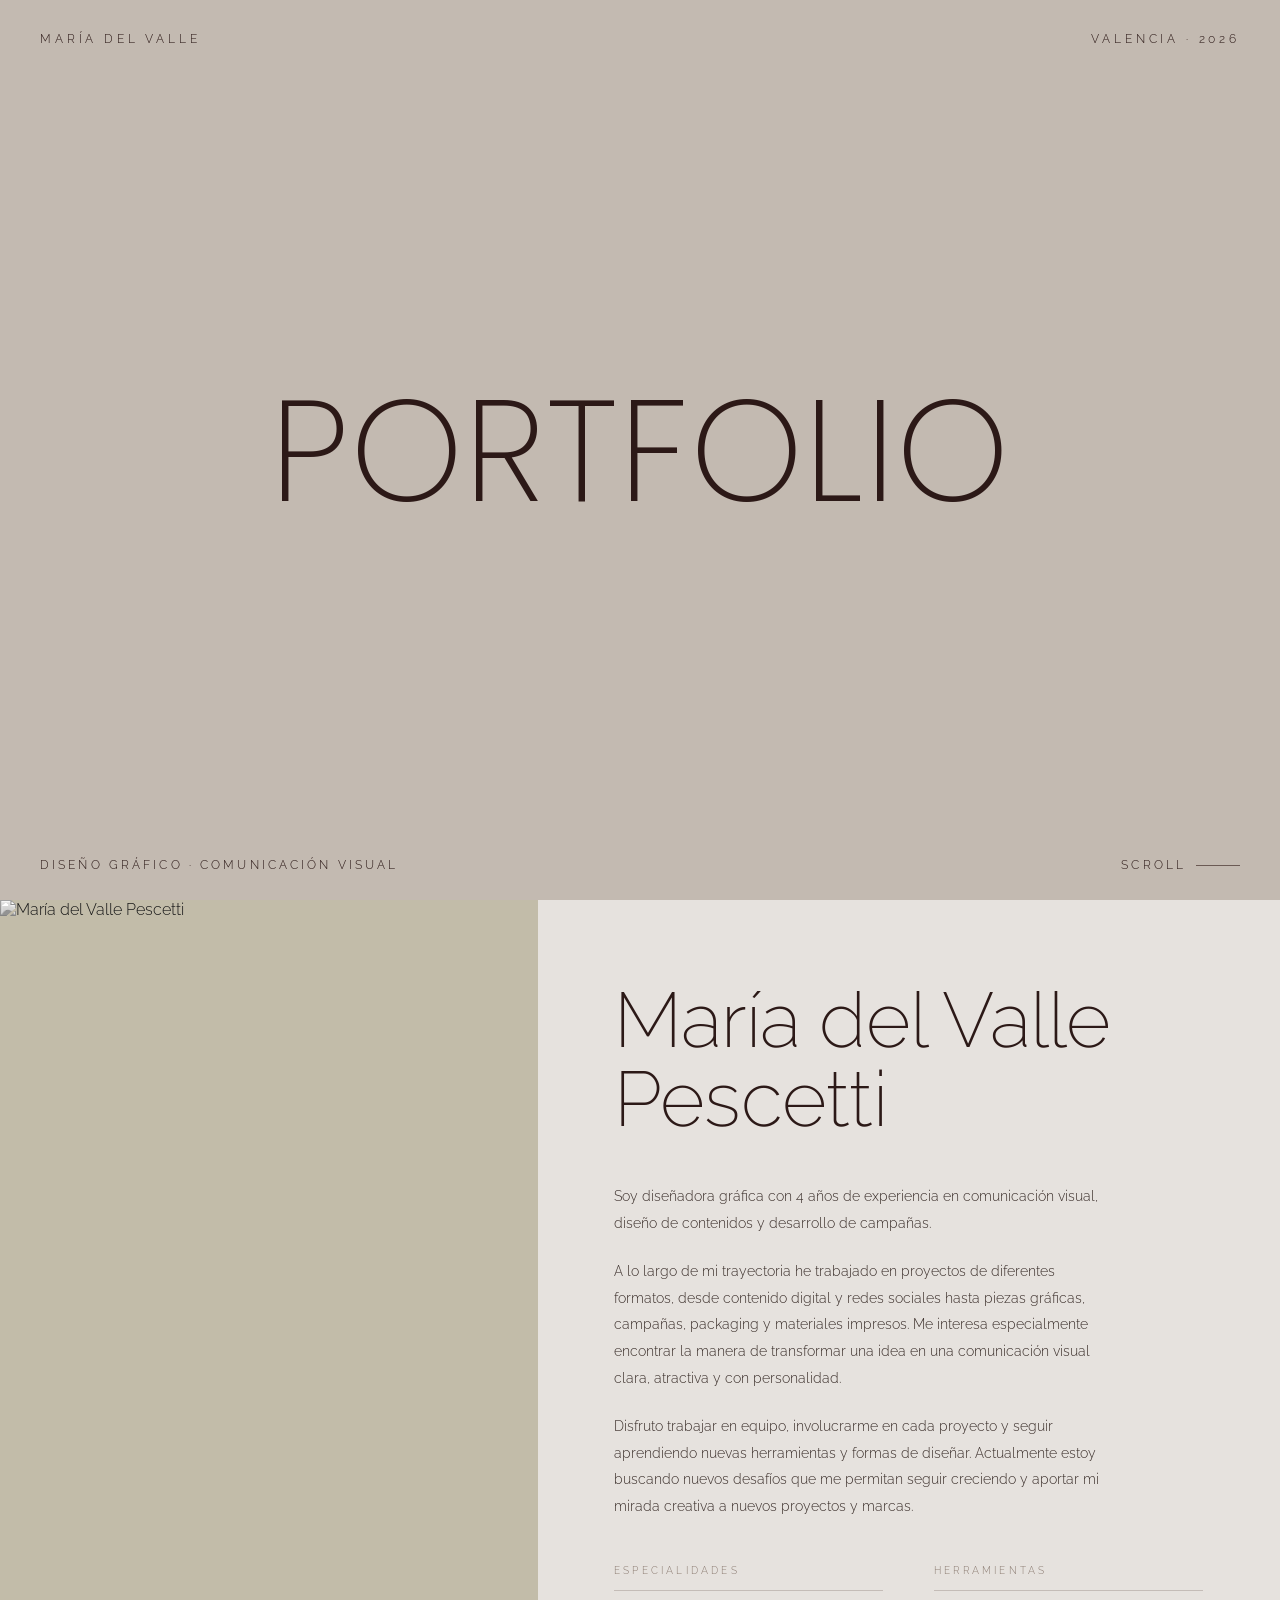
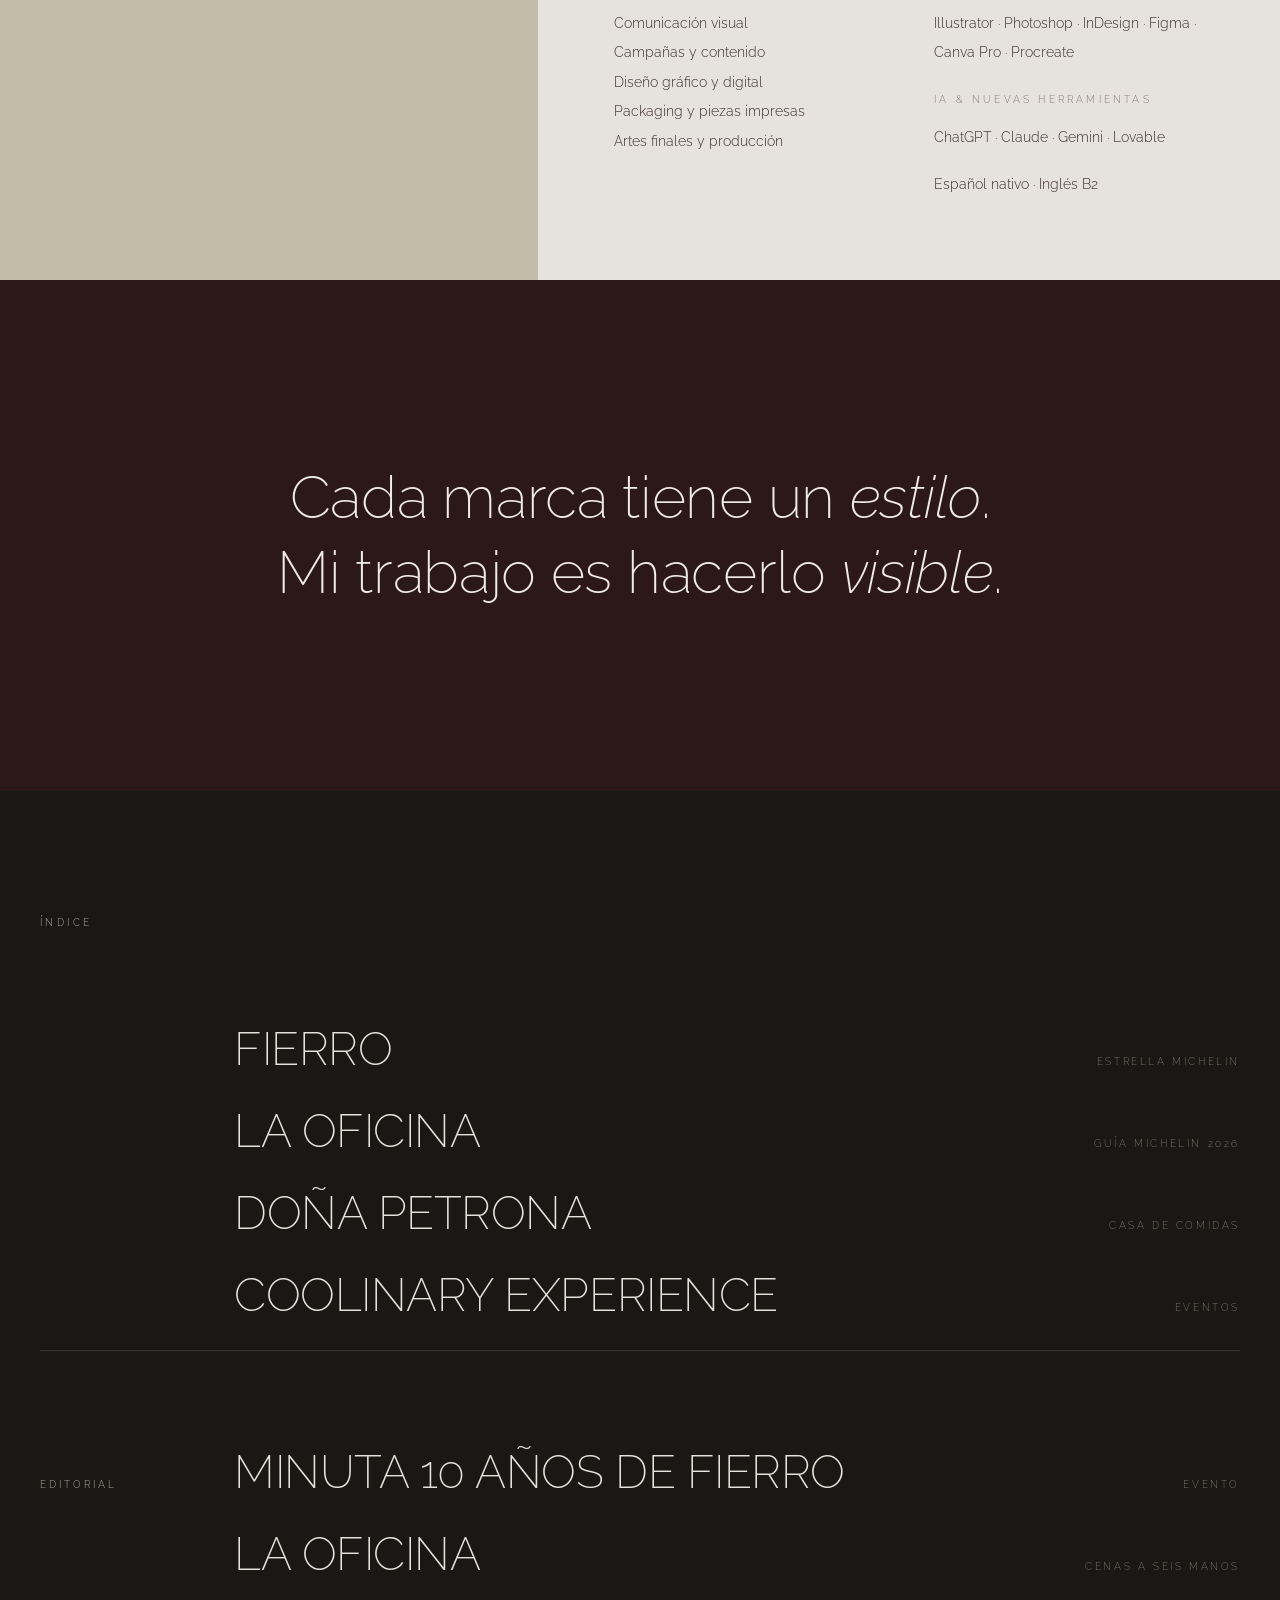
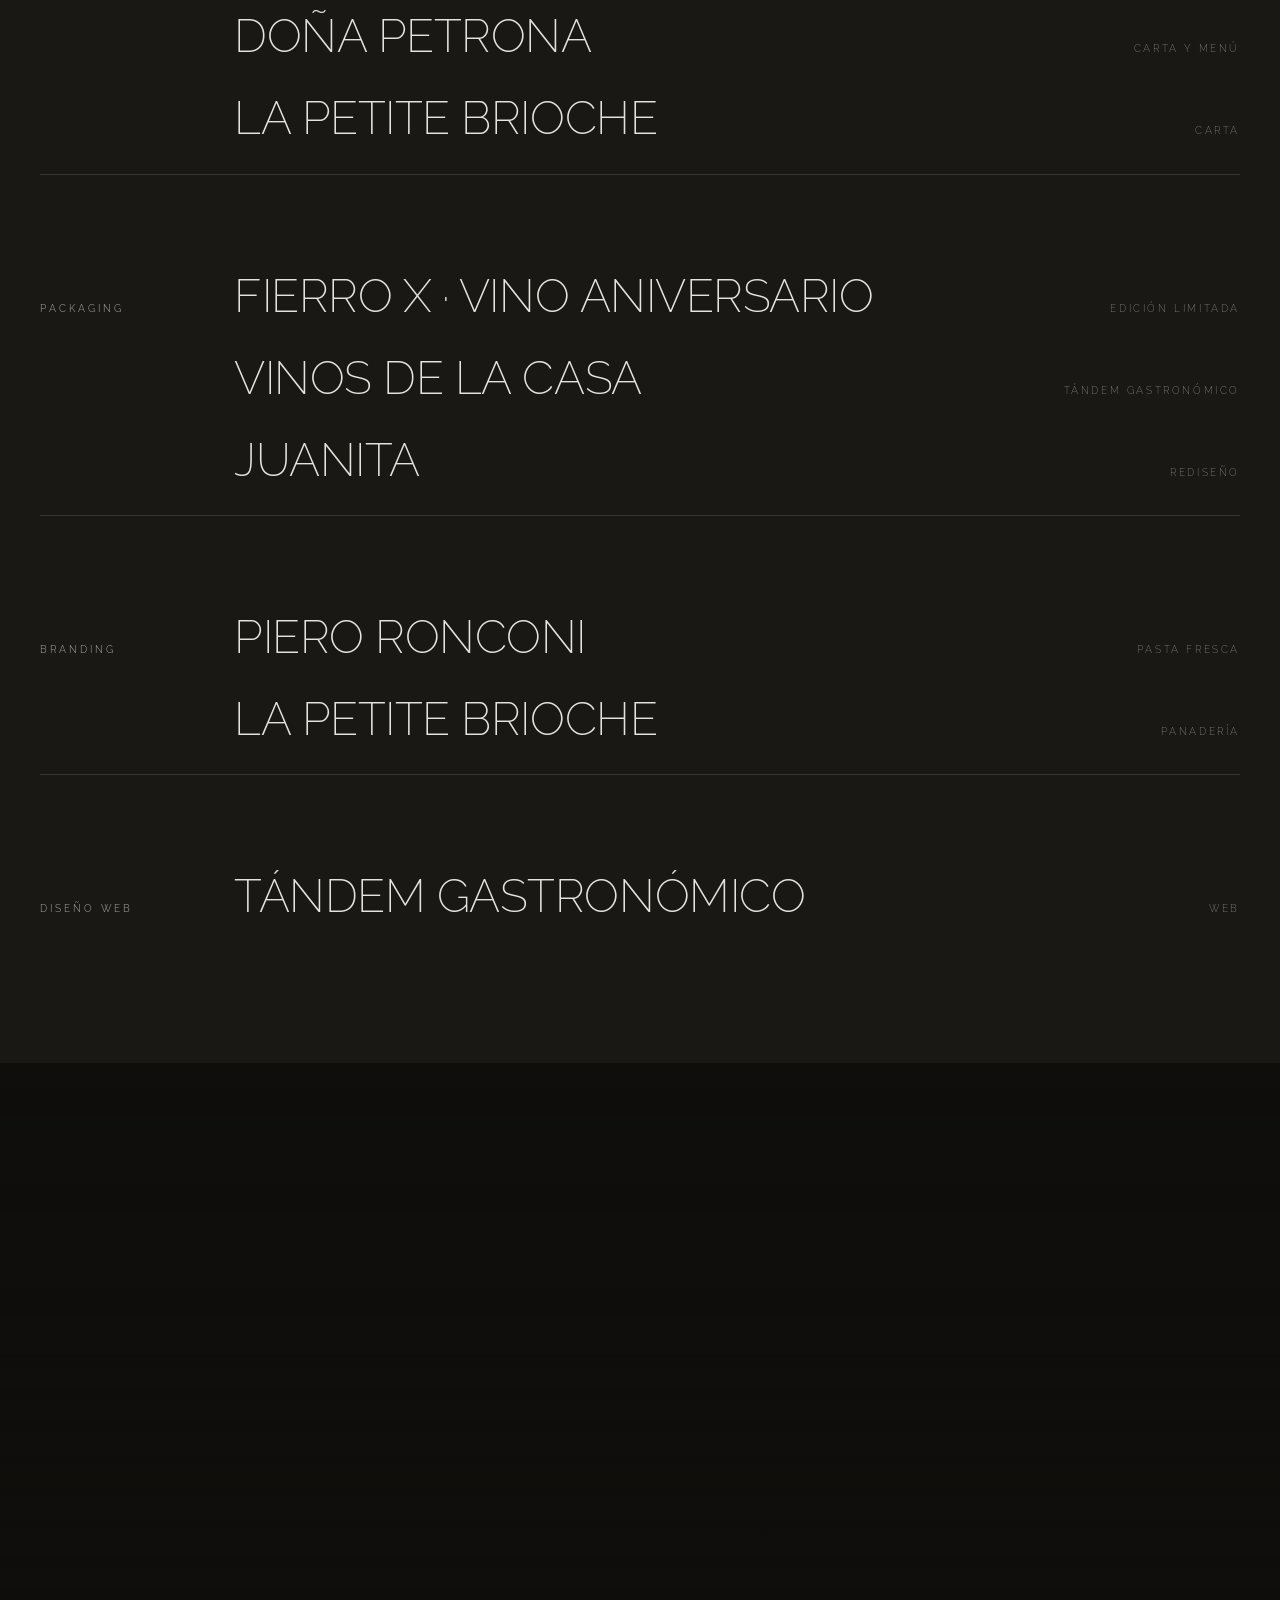
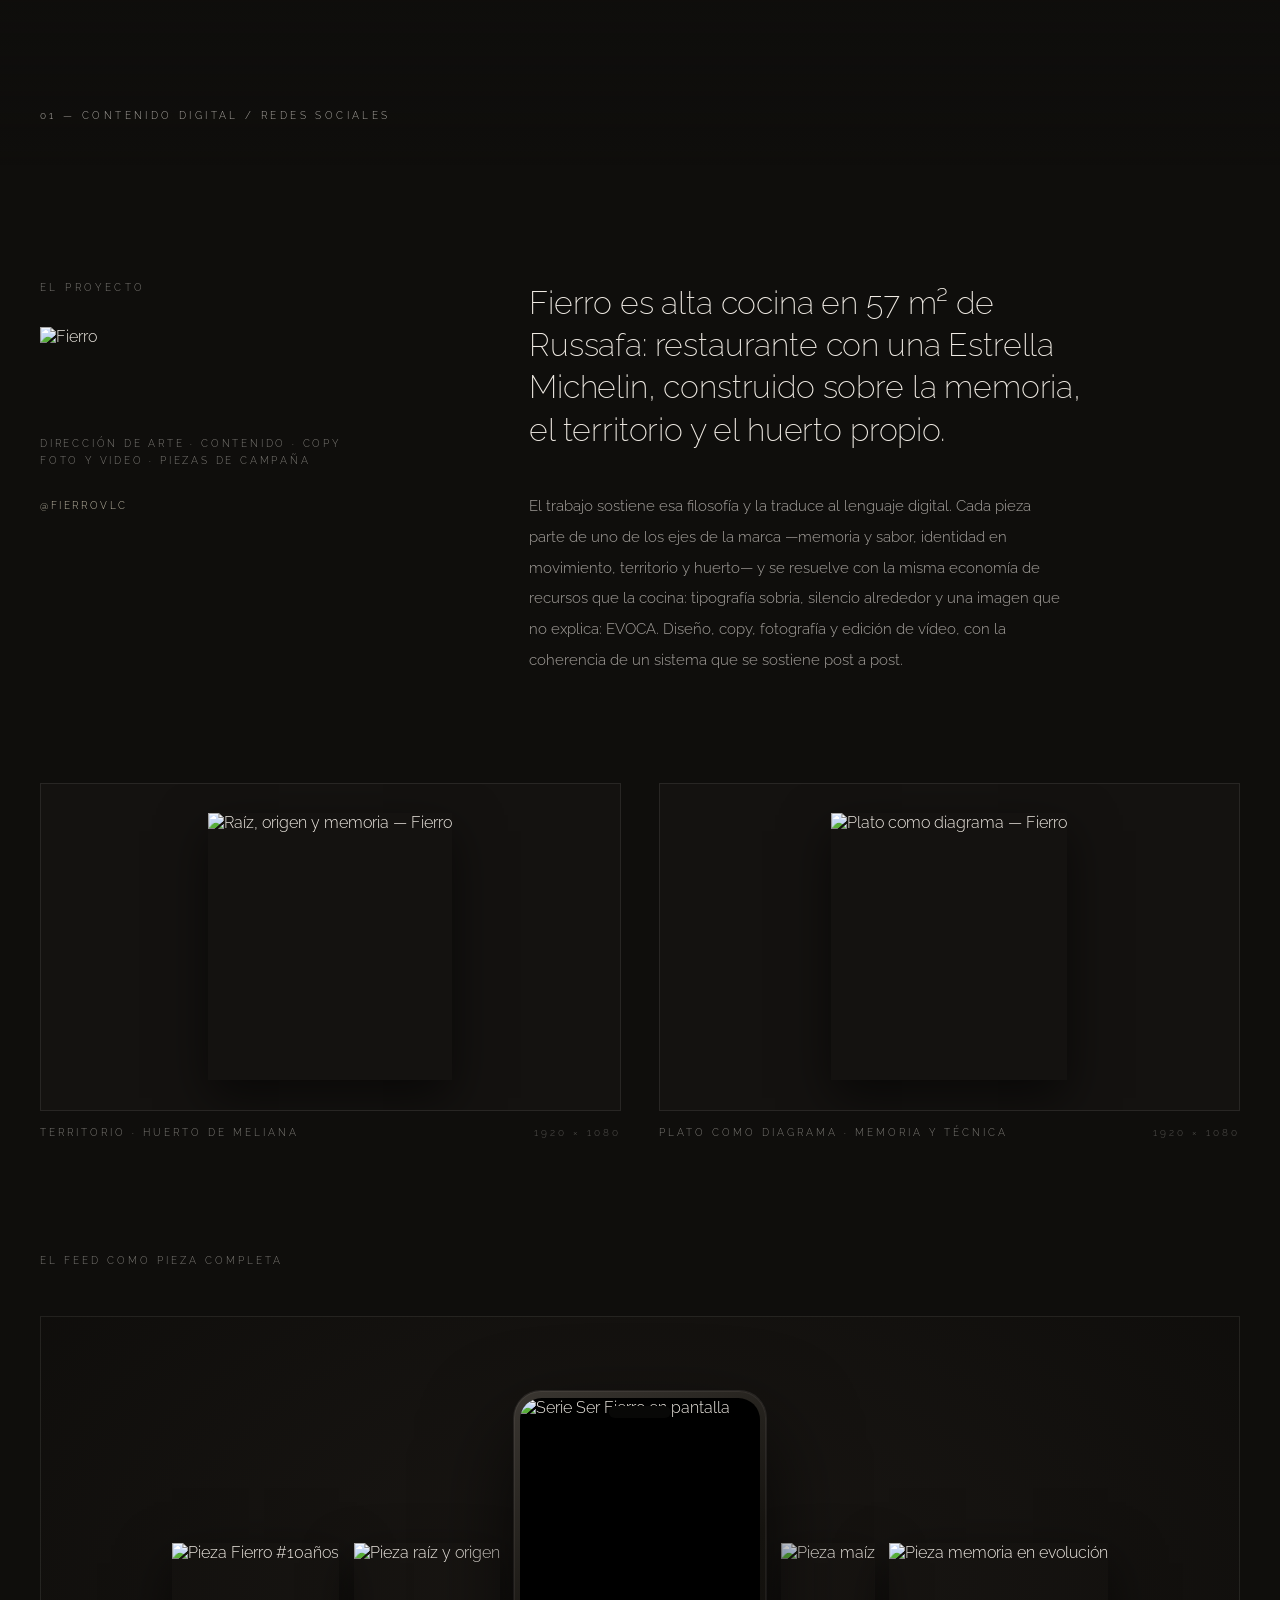
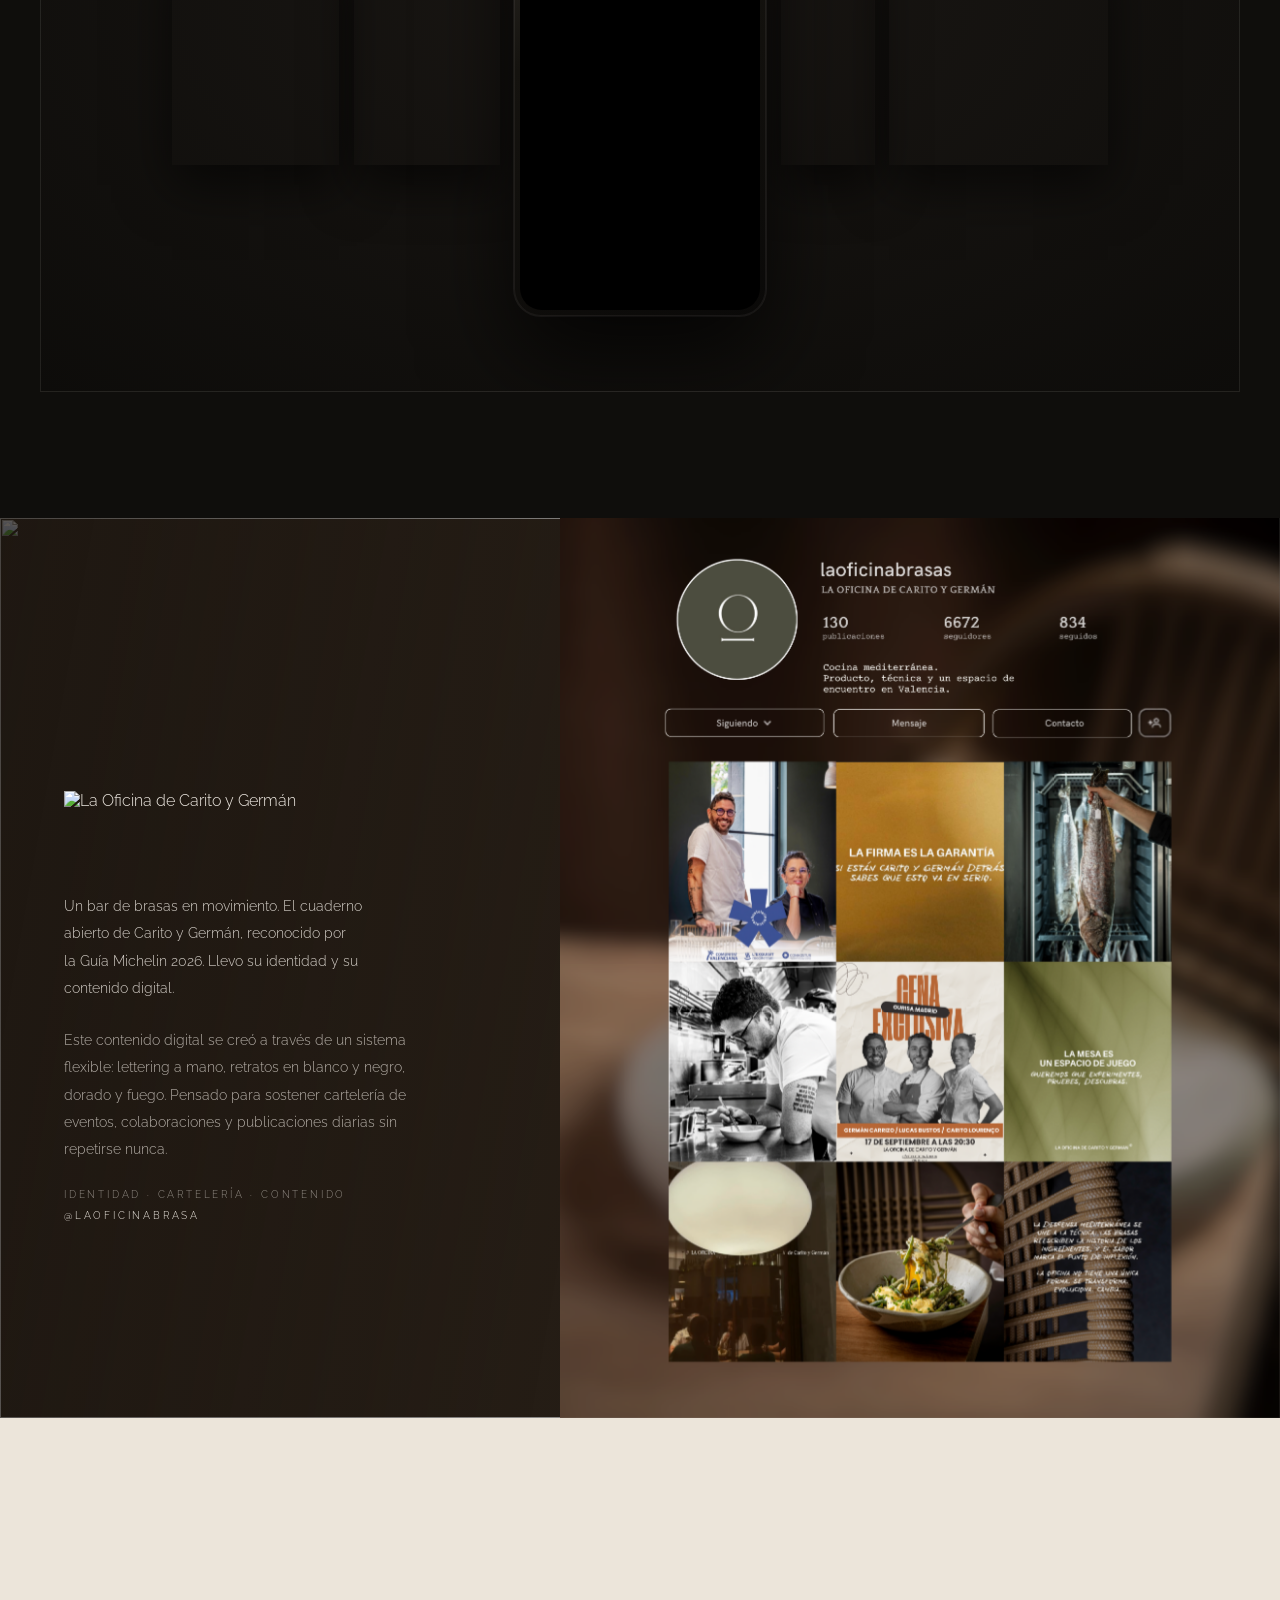
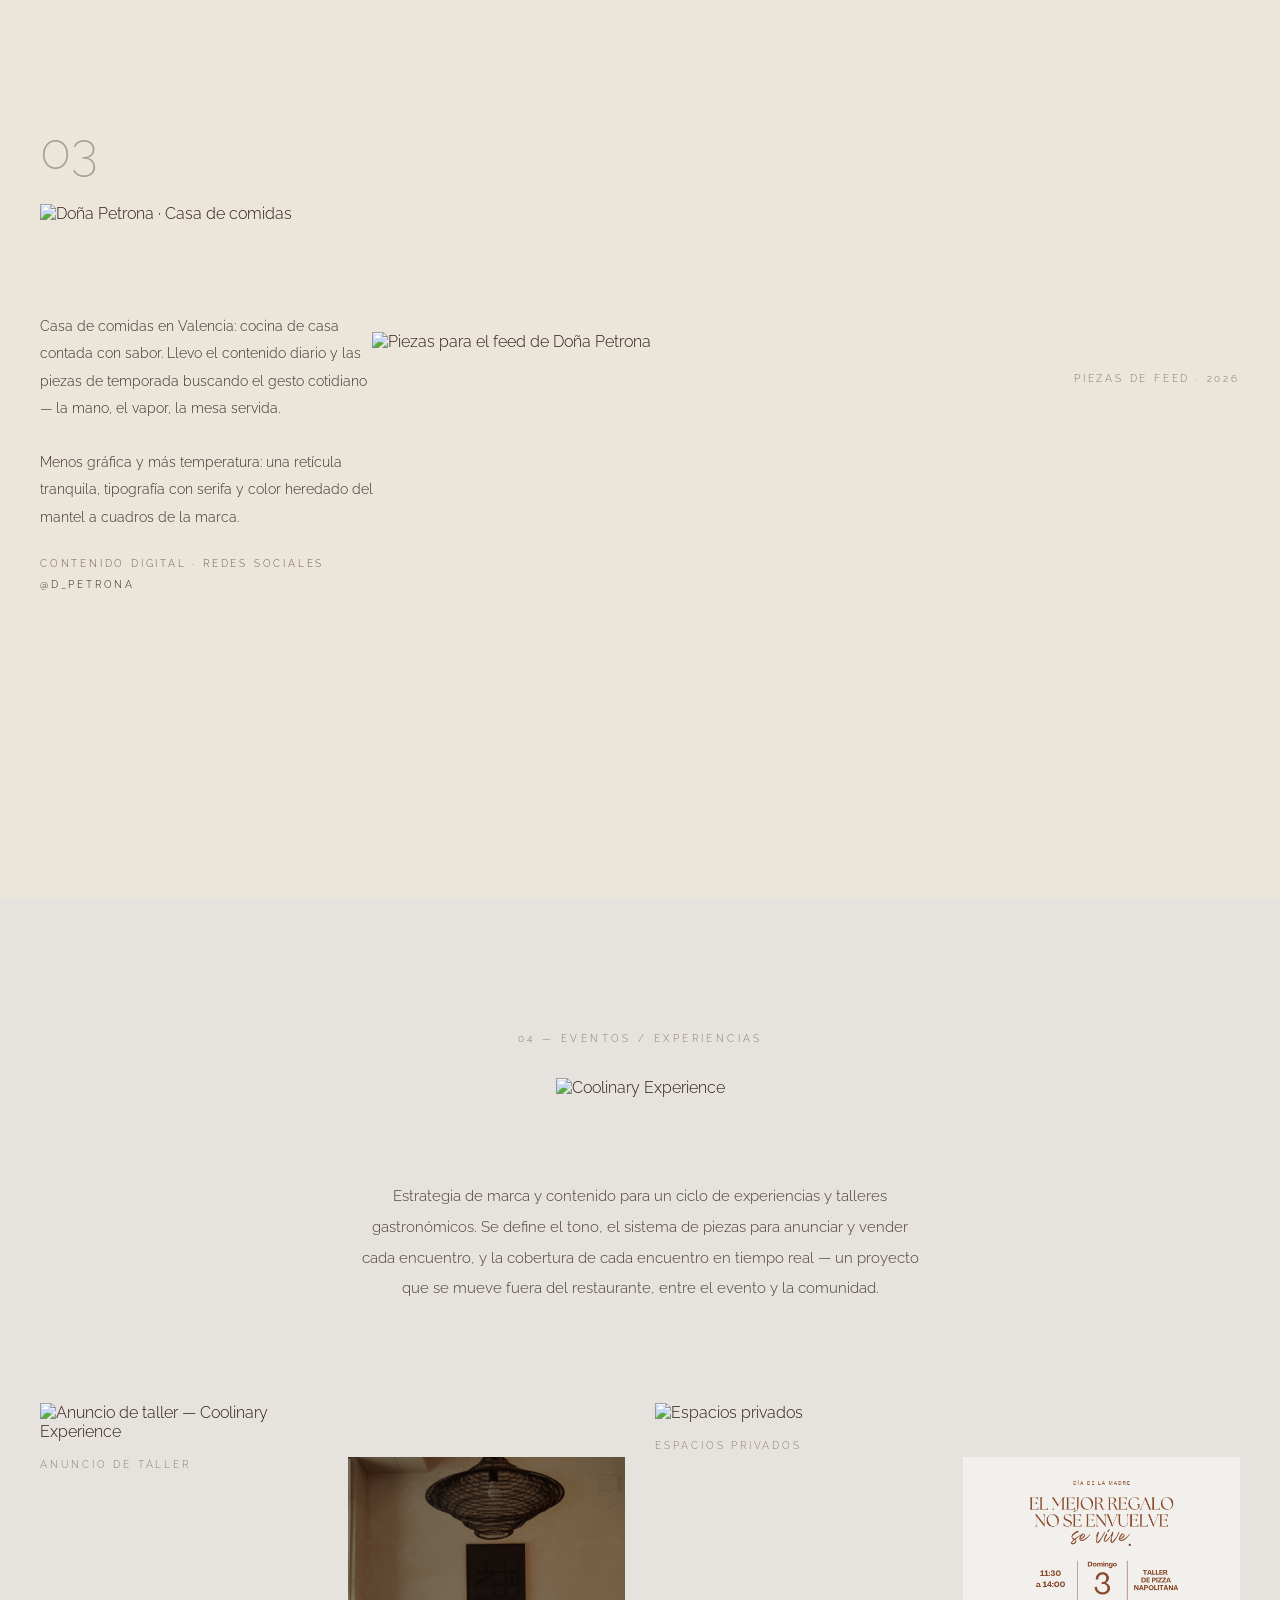
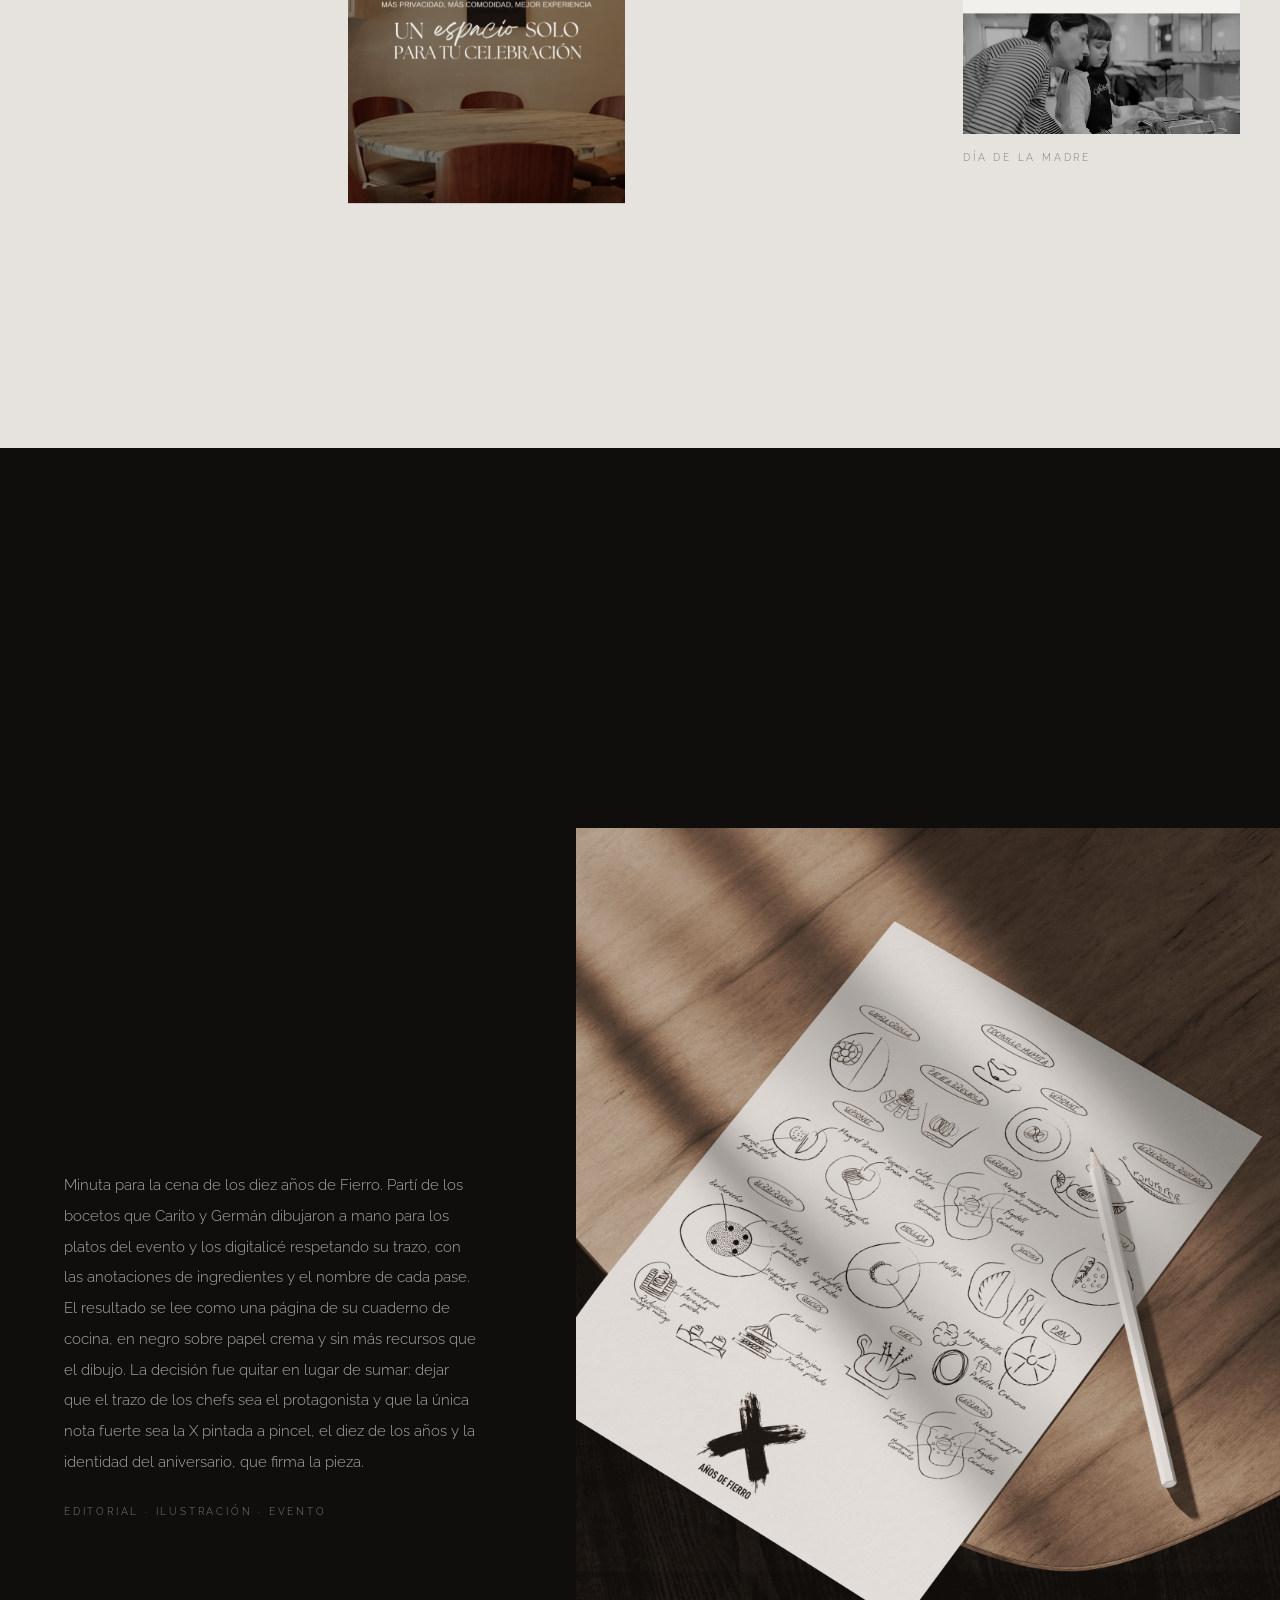
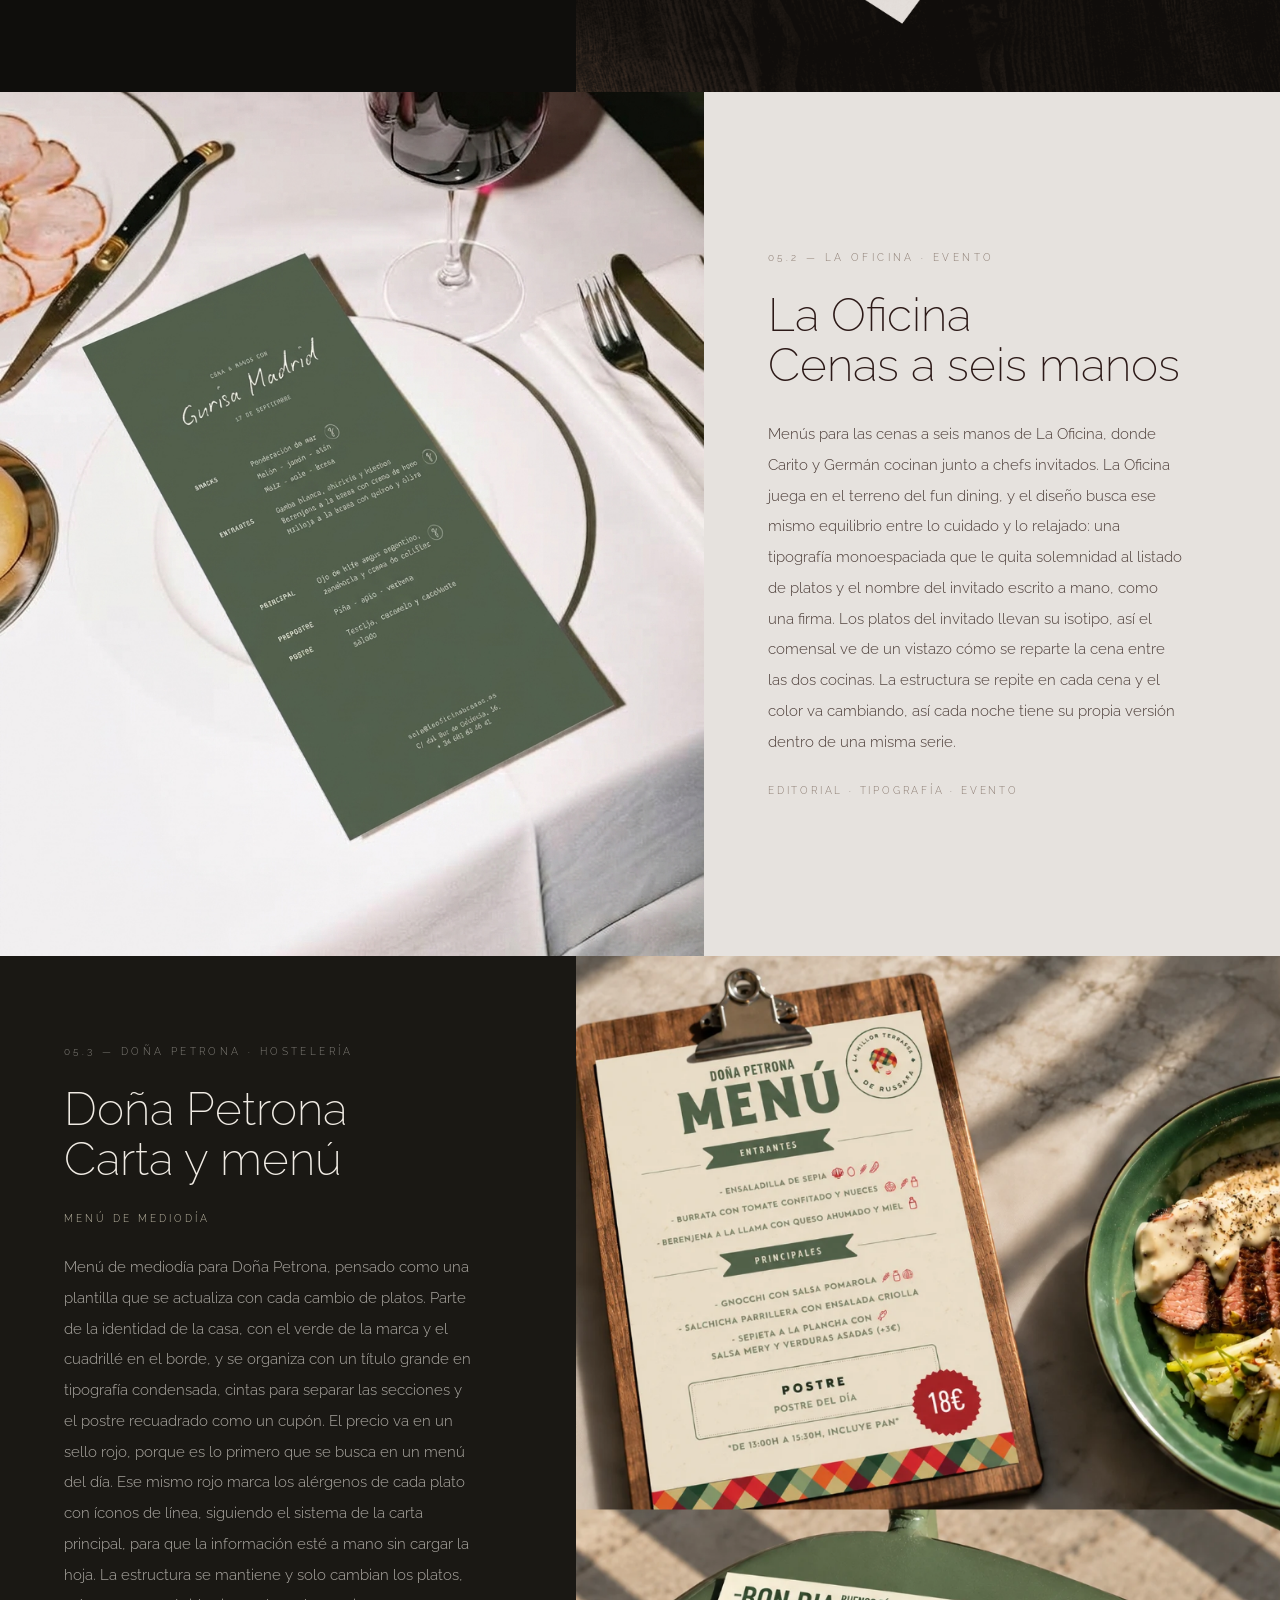
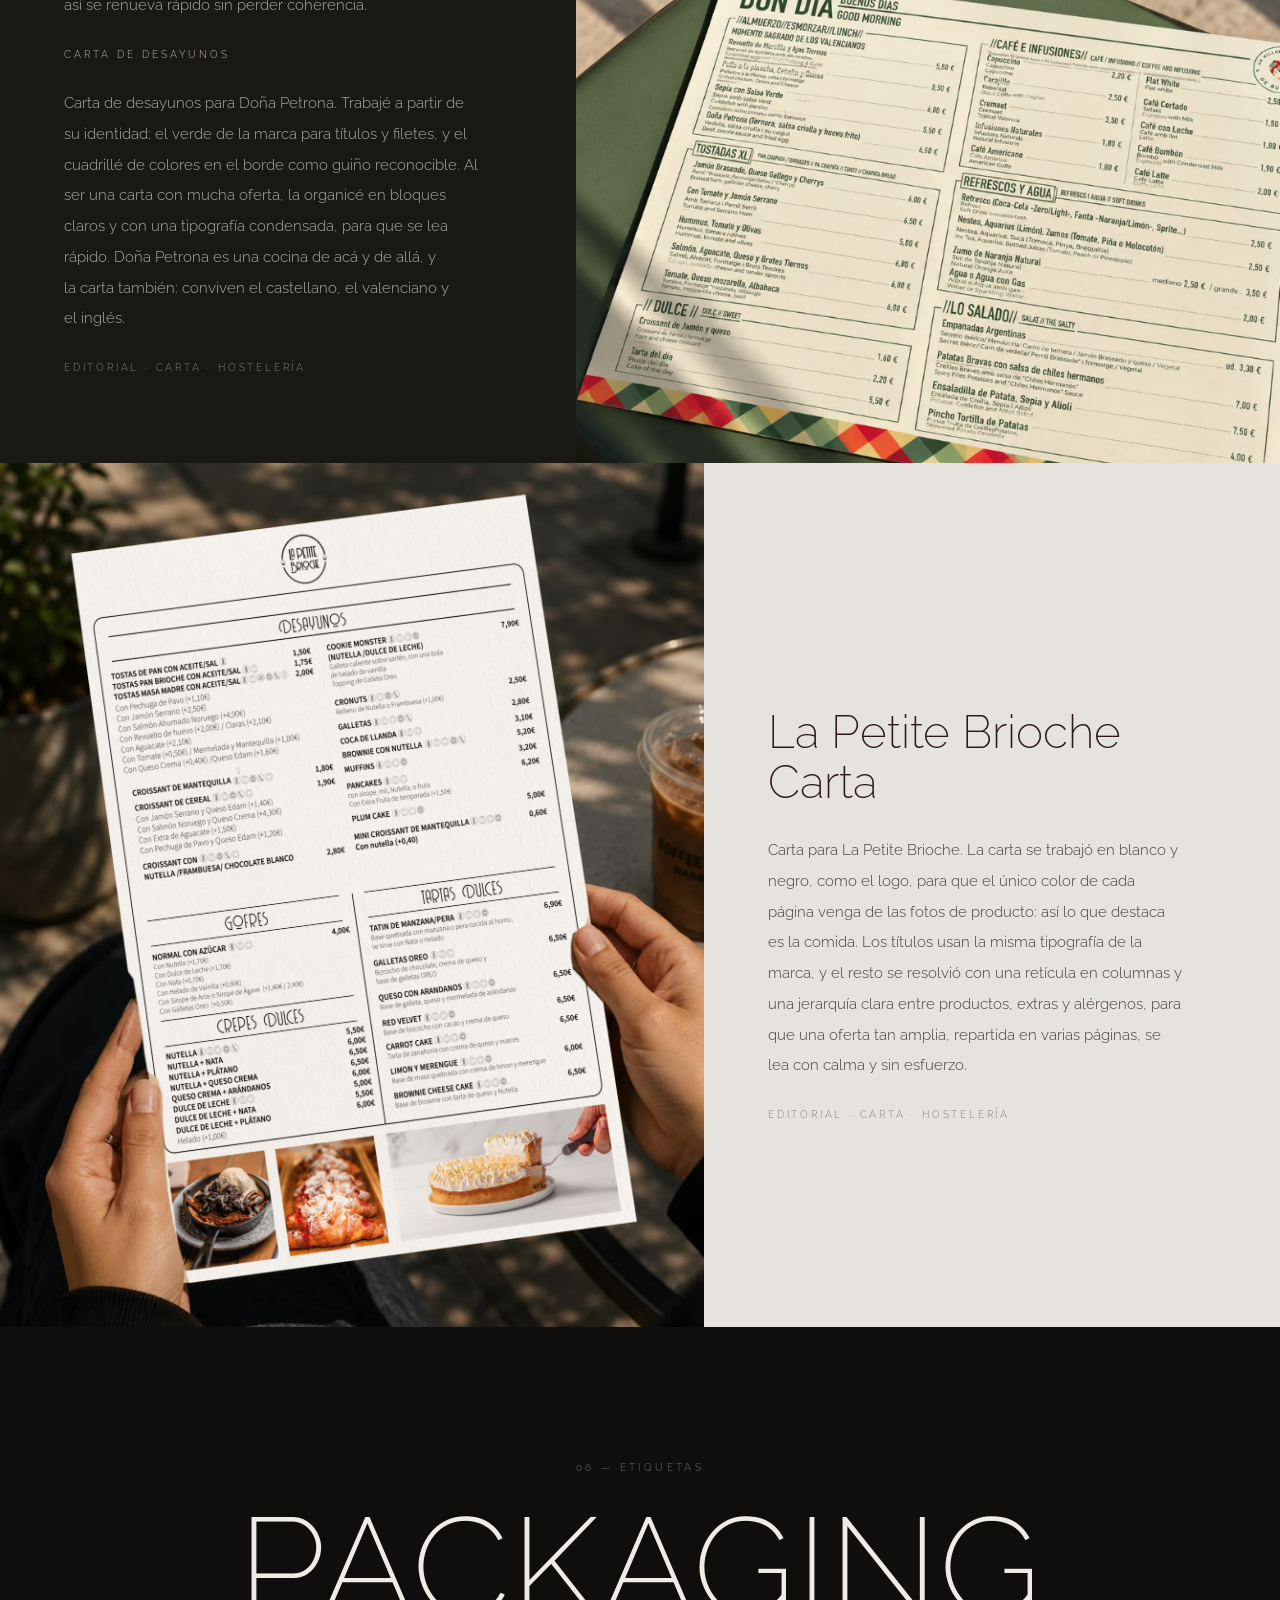
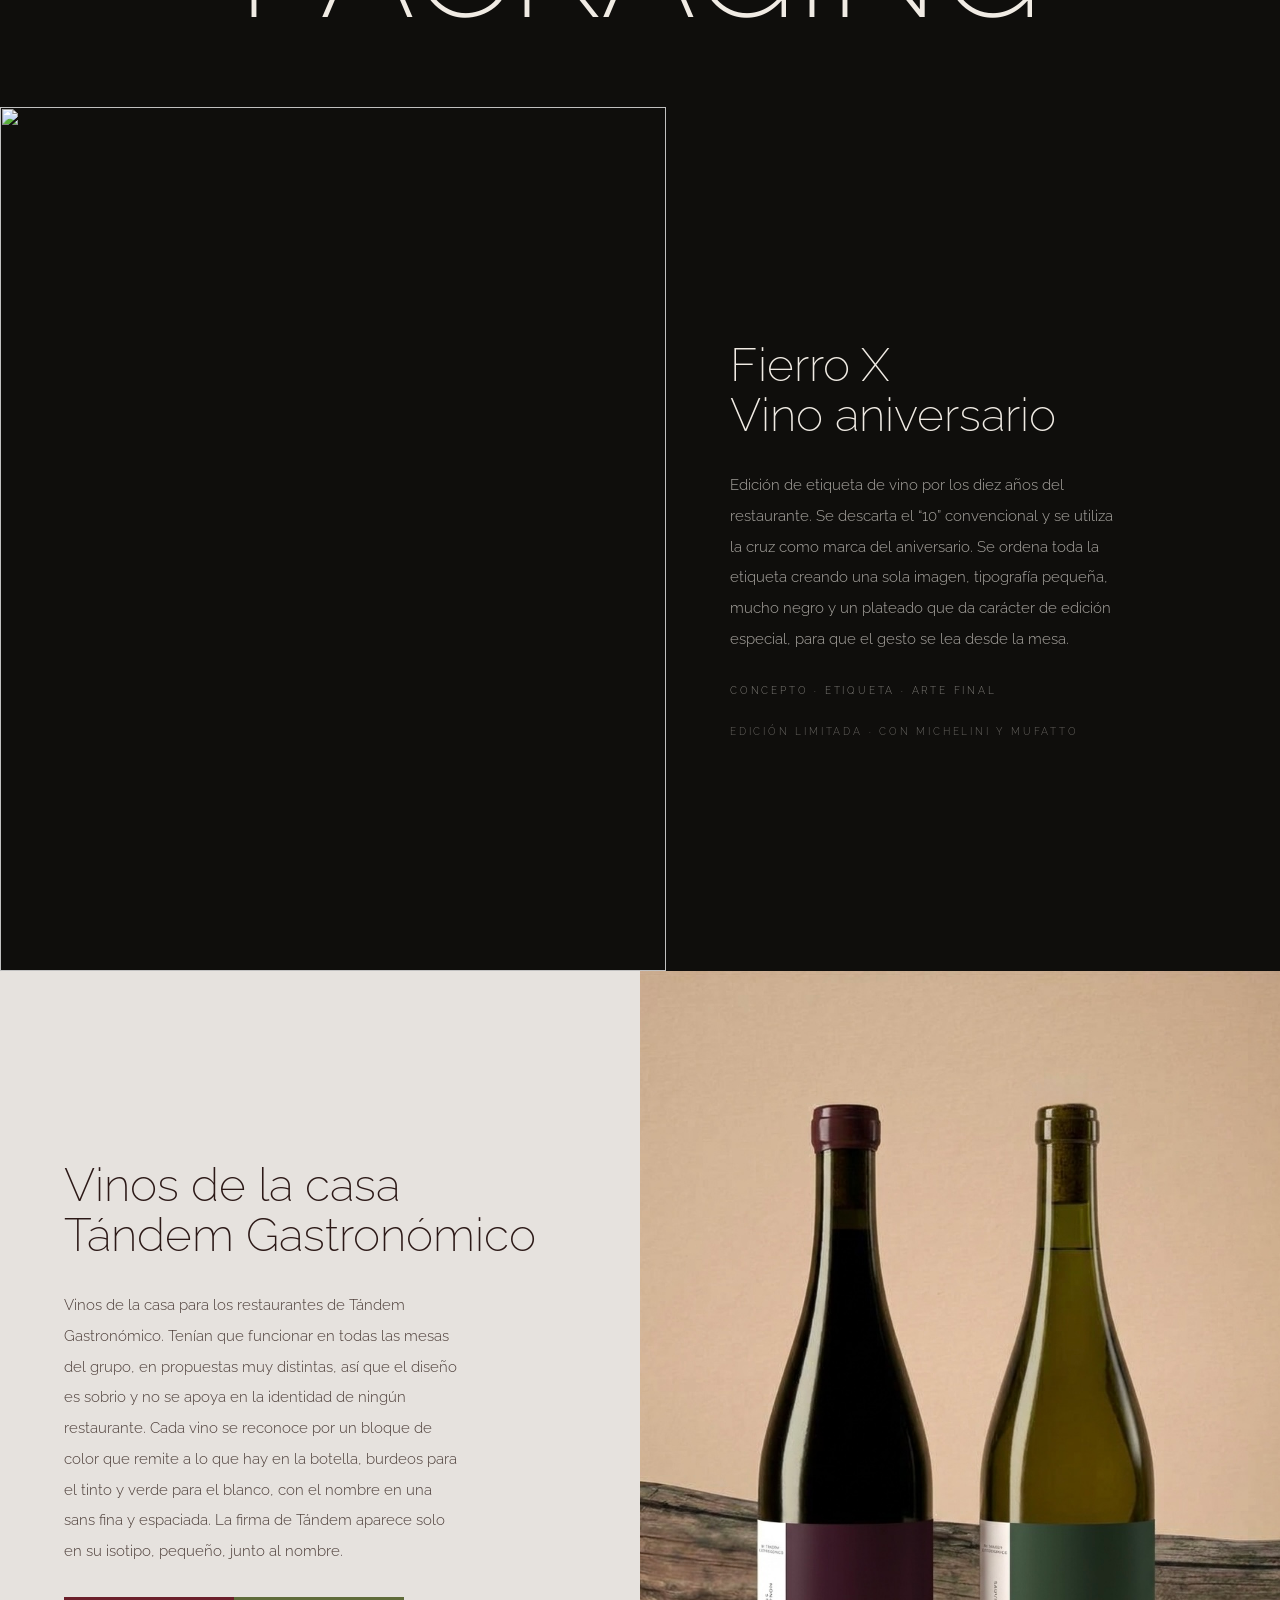
==== index .html @ cc8dd39c "Update index .html" ====
<!DOCTYPE html>
<html lang="es">
<head>
<meta charset="utf-8">
<meta name="viewport" content="width=device-width, initial-scale=1">
<title>María del Valle Pescetti — Portfolio</title>
<link rel="preconnect" href="https://fonts.googleapis.com">
<link rel="preconnect" href="https://fonts.gstatic.com" crossorigin="">
<link href="https://fonts.googleapis.com/css2?family=Archivo:wght@400&amp;family=Poppins:wght@200;300;400&amp;family=Raleway:ital,wght@0,200;0,300;0,400;1,200;1,300;1,400&amp;family=Noto+Sans+Display:wdth,wght@62.5..100,200&amp;display=swap" rel="stylesheet">
<style>
  html { scroll-behavior: smooth; }
  body { margin: 0; background: #E6E2DE; color: #1A1814; font-family: 'Raleway', sans-serif; -webkit-font-smoothing: antialiased; }
  a { color: inherit; text-decoration: none; }
  a:hover { color: #6B5A54; }
  ::selection { background: #C2BCA9; color: #1A1814; }
  @keyframes mdv-marquee { from { transform: translate3d(0,0,0); } to { transform: translate3d(-50%,0,0); } }
  @keyframes mdv-drift { 0% { transform: scale(1.08) translate3d(0,0,0); } 50% { transform: scale(1.16) translate3d(-2.5%,-1.5%,0); } 100% { transform: scale(1.08) translate3d(0,0,0); } }
  #indice a:hover span { color: rgba(230,226,222,0.95) !important; }
  #indice a { transition: transform 700ms cubic-bezier(.2,.7,.2,1), color 700ms; }
  #indice a:hover { transform: translateX(18px); color: #C2BCA9; }
  #contacto a:hover { color: #C2BCA9 !important; border-color: #C2BCA9 !important; }
  #branding [style*="aspect-ratio"] { transition: transform 1100ms cubic-bezier(.2,.7,.2,1); }
  #branding [style*="aspect-ratio"]:hover { transform: scale(1.04); }
  img { max-width: 100%; }
  [data-mbr] { display: none; }
  @media (max-width: 900px) {
    [style*="grid-template-columns"] { grid-template-columns: 1fr !important; }
    #coolinary [style*="repeat(4"] { grid-template-columns: 1fr 1fr !important; }
    #sobre [style*="grid-template-columns:1fr 1fr"] { grid-template-columns: 1fr 1fr !important; }
    [style*="grid-column"] { grid-column: auto !important; margin-top: 0 !important; }
    #coolinary figure { margin-top: 0 !important; }
    [style*="px 40px"], [style*="0 40px"] { padding-left: 22px !important; padding-right: 22px !important; }
    [data-hero] span { font-size: 23vw !important; }
    #sobre > div:first-child { min-height: 78vh; }
    #sobre > div:last-child { padding: 56px 22px !important; }
    #sobre h2 { font-size: 44px !important; }
    #indice a { flex-wrap: wrap; row-gap: 8px; }
    #oficina { min-height: 0 !important; }
    #oficina [data-ofimg] img { width: 100% !important; height: auto !important; max-width: 100% !important; }
    #oficina img[alt^="Cartel"] { width: 100% !important; height: auto !important; flex: 1 1 auto !important; }
    #petrona { min-height: 0 !important; }
    #petrona div:has(> [style*="aspect-ratio:9 / 19.5"]) { flex-direction: column !important; align-items: center !important; }
    #petrona [style*="aspect-ratio:9 / 19.5"] { height: auto !important; width: min(64vw, 290px) !important; }
    #petrona [style*="aspect-ratio:9 / 19.5"] > div:first-child { position: absolute !important; inset: 7px; width: auto !important; height: auto !important; }
    #petrona [style*="aspect-ratio:9 / 19.5"] img { position: absolute; inset: 0; }
    #petrona [style*="grid-auto-rows"] { height: auto !important; max-width: none !important; width: 100%; grid-template-columns: 1fr 1fr !important; }
    #petrona [style*="grid-auto-rows"] img { height: auto !important; aspect-ratio: 4 / 5; object-fit: cover !important; }
    #fierrox > div > div:first-child, #juanita [data-reveal="fade"][style*="min-height"] { min-height: 70vh !important; }
    section > div[style*="padding:clamp(60px"], #fierrox [style*="padding:clamp(60px"] { padding: 56px 22px !important; }
    #contacto a { font-size: 22px !important; }
    [style*="grid-row"] { grid-row: auto !important; }
    #frase-1, #frase-2 { padding: 64px 22px !important; }
    #frase-1 p, #frase-2 p { font-size: 5.6vw !important; max-width: none !important; line-height: 1.4 !important; }
    [data-mbr] { display: inline; }
    #fierrox > div > div:first-child { order: 2; position: relative; }
    #fierrox > div > div:first-child img { position: absolute; inset: 0; }
    #fierrox > div, #juanita > div, #vinos > div { min-height: 0 !important; }
    #brioche [style*="span 7"] { order: 2; }
    #branding [style*="position:sticky"] { position: static !important; }
    
    #ed-fierro, #ed-oficina, #ed-petrona, #ed-brioche { padding: 64px 22px !important; }
    [data-bleed] { min-height: 72vh !important; }
    #petrona img[src="Mockup editorial de comida y café.png" data-alt="petrona-feed.jpg"] { width: 116% !important; margin-left: -8% !important; }
    [data-btxt] { padding: 56px 22px !important; }
  }
</style>
<script>
(function(){var ex=['.png','.PNG','.jpg','.JPG','.jpeg','.JPEG','.webp'];
function variants(n){var b=n.replace(/\.[^.]+$/,''),out=[n];ex.forEach(function(e){out.push(b+e)});var r=[];out.forEach(function(v){r.push(v.normalize('NFC'),v.normalize('NFD'))});return r;}
function ph(img){var p=img.previousElementSibling;return p&&p.hasAttribute('data-ph')?p:null;}
document.addEventListener('load',function(e){var img=e.target;if(img&&img.tagName==='IMG'){var p=ph(img);if(p)p.style.display='none';}},true);
document.addEventListener('error',function(e){var img=e.target;if(!img||img.tagName!=='IMG')return;
if(!img.__q){var base=[img.getAttribute('src')].concat((img.getAttribute('data-alt')||'').split('|').filter(Boolean));var q=[];base.forEach(function(b){variants(b).forEach(function(v){if(q.indexOf(v)<0)q.push(v)})});q.shift();img.__q=q;}
var n=img.__q.shift();if(n)img.src=n.split('/').map(encodeURIComponent).join('/');else if(ph(img))img.style.display='none';},true);})();
</script>
</head>
<body>
<div style="background:#E6E2DE;font-family:'Raleway',sans-serif;font-weight:300;overflow-x:hidden">

  <section style="position: relative; height: 100vh; display: grid; grid-template-rows: auto 1fr auto; padding: 32px 40px 28px; box-sizing: border-box; background-color: #C3BAB1">
    <div style="display:flex;justify-content:space-between;align-items:start;font-size:12px;letter-spacing:0.32em;text-transform:uppercase;color:#2C1917">
      <span>María del Valle</span>
      <span>Valencia · 2026</span>
    </div>
    <div data-hero="" style="display:flex;align-items:center;justify-content:center;will-change:transform,opacity">
      <div style="display:flex;align-items:baseline;justify-content:center;line-height:0.82;color:#2C1917">
        <span style="font-family: Poppins; font-weight: 200; font-stretch: 62.5%; font-size: 143px; letter-spacing: 0.01em; font-style: normal">PORTFOLIO</span>
      </div>
    </div>
    <div style="display:flex;justify-content:space-between;align-items:end;gap:24px;font-size:12px;letter-spacing:0.26em;text-transform:uppercase;color:#2C1917">
      <span>Diseño gráfico · Comunicación visual</span>
      <span data-scrollhint="" style="display:flex;align-items:center;gap:10px">Scroll <span style="display:inline-block;width:44px;height:1px;background:#6B5A54"></span></span>
    </div>
  </section>

  <section id="sobre" style="display:grid;grid-template-columns:0.42fr 0.58fr;align-items:stretch;min-height:100vh;background:#E6E2DE">
    <div style="position:relative;overflow:hidden;background:#C2BCA9">
      <img src="retrato MVP.PNG" data-alt="assets/retrato.jpg" alt="María del Valle Pescetti" style="position:absolute;inset:0;width:100%;height:100%;object-fit:cover;object-position:50% 28%;filter:grayscale(1)">
    <div data-curtain="" style="position:absolute;inset:0;background:#C2BCA9;transform-origin:top;pointer-events:none"></div>
    </div>
    <div style="display:flex;flex-direction:column;justify-content:center;gap:clamp(34px,5vh,60px);padding:clamp(60px,9vh,120px) clamp(40px,6vw,110px)">
      <h2 data-reveal="up" style="margin: 0; font-weight: 200; font-size: 77px; line-height: 1.02; letter-spacing: -0.01em; color: #2C1917; font-family: Raleway">María del Valle<br>Pescetti</h2>
      <div data-reveal="up" data-delay="100" style="display:flex;flex-direction:column;gap:22px;font-size:clamp(14px,1.05vw,17px);font-weight:300;line-height:1.9;color:#3A2E2A;max-width:54ch;text-wrap:pretty;font-family:Raleway">
        <p style="margin:0">Soy diseñadora gráfica con 4 años de experiencia en comunicación visual, diseño de contenidos y desarrollo de campañas.</p>
        <p style="margin:0">A lo largo de mi trayectoria he trabajado en proyectos de diferentes formatos, desde contenido digital y redes sociales hasta piezas gráficas, campañas, packaging y materiales impresos. Me interesa especialmente encontrar la manera de transformar una idea en una comunicación visual clara, atractiva y con personalidad.</p>
        <p style="margin:0">Disfruto trabajar en equipo, involucrarme en cada proyecto y seguir aprendiendo nuevas herramientas y formas de diseñar. Actualmente estoy buscando nuevos desafíos que me permitan seguir creciendo y aportar mi mirada creativa a nuevos proyectos y marcas.</p>
      </div>
      <div style="display:grid;grid-template-columns:1fr 1fr;gap:clamp(30px,4vw,60px)">
        <div data-reveal="up" data-delay="180" style="display:flex;flex-direction:column;gap:18px">
          <span style="font-size:10px;letter-spacing:0.32em;text-transform:uppercase;color:#8A7A70;padding-bottom:14px;border-bottom:1px solid rgba(107,90,84,0.28)">Especialidades</span>
          <p style="margin:0;font-size:14px;line-height:2.1;color:#3A2E2A">Comunicación visual<br>Campañas y contenido<br>Diseño gráfico y digital<br>Packaging y piezas impresas<br>Artes finales y producción</p>
        </div>
        <div data-reveal="up" data-delay="260" style="display:flex;flex-direction:column;gap:18px">
          <span style="font-size:10px;letter-spacing:0.32em;text-transform:uppercase;color:#8A7A70;padding-bottom:14px;border-bottom:1px solid rgba(107,90,84,0.28)">Herramientas</span>
          <p style="margin:0;font-size:14px;line-height:2.1;color:#3A2E2A">Illustrator · Photoshop · InDesign · Figma · Canva Pro · Procreate</p>
          <span style="font-size:10px;letter-spacing:0.32em;text-transform:uppercase;color:#8A7A70;padding-top:8px">IA &amp; nuevas herramientas</span>
          <p style="margin:0;font-size:14px;line-height:2.1;color:#3A2E2A">ChatGPT · Claude · Gemini · Lovable</p>
          <p style="margin:0;font-size:14px;line-height:2.1;color:#3A2E2A">Español nativo · Inglés B2</p>
        </div>
      </div>
    </div>
  </section>

  <section id="frase-1" style="background:#2C1917;color:#F0EBE4;display:flex;align-items:center;justify-content:center;padding:min(20vh,190px) 40px">
    <p data-reveal="fade" style="margin: 0; font-weight: 200; font-size: clamp(28px,4.6vw,74px); line-height: 1.28; letter-spacing: -0.005em; text-align: center; max-width: 26ch; text-wrap: balance; font-family: Raleway">Cada marca tiene un <em style="font-style:italic">estilo</em>.<br>Mi trabajo es hacerlo <em style="font-style:italic">visible</em>.</p>
  </section>

  <section id="indice" style="background:#1A1814;color:#E6E2DE;padding:min(14vh,130px) 40px">
    <div style="max-width:1560px;margin:0 auto;display:flex;flex-direction:column;gap:min(9vh,80px)">
      <span data-reveal="fade" style="font-size:10px;letter-spacing:0.34em;text-transform:uppercase;color:rgba(230,226,222,0.72)">Índice</span>

      <div style="display:grid;grid-template-columns:170px 1fr;gap:24px;align-items:baseline;padding-bottom:14px;border-bottom:1px solid rgba(230,226,222,0.14)">
        <span data-reveal="fade" style="font-size:10px;letter-spacing:0.3em;text-transform:uppercase;color:rgba(230,226,222,0.72)">Redes sociales</span>
        <div style="display:flex;flex-direction:column">
          <a href="#fierro" style="display:flex;justify-content:space-between;align-items:baseline;gap:24px;padding:18px 0;font-weight:200;font-size:clamp(26px,3.6vw,54px);line-height:1;letter-spacing:-0.01em;text-transform:uppercase;transition:transform 700ms cubic-bezier(.2,.7,.2,1),color 700ms">Fierro<span style="font-size:10px;letter-spacing:0.26em;color:rgba(230,226,222,0.62);transition:color 700ms">Estrella Michelin</span></a>
          <a href="#oficina" style="display:flex;justify-content:space-between;align-items:baseline;gap:24px;padding:18px 0;font-weight:200;font-size:clamp(26px,3.6vw,54px);line-height:1;letter-spacing:-0.01em;text-transform:uppercase;transition:transform 700ms cubic-bezier(.2,.7,.2,1),color 700ms">La Oficina<span style="font-size:10px;letter-spacing:0.26em;color:rgba(230,226,222,0.62);transition:color 700ms">Guía Michelin 2026</span></a>
          <a href="#petrona" style="display:flex;justify-content:space-between;align-items:baseline;gap:24px;padding:18px 0;font-weight:200;font-size:clamp(26px,3.6vw,54px);line-height:1;letter-spacing:-0.01em;text-transform:uppercase;transition:transform 700ms cubic-bezier(.2,.7,.2,1),color 700ms">Doña Petrona<span style="font-size:10px;letter-spacing:0.26em;color:rgba(230,226,222,0.62);transition:color 700ms">Casa de comidas</span></a>
          <a href="#coolinary" style="display:flex;justify-content:space-between;align-items:baseline;gap:24px;padding:18px 0;font-weight:200;font-size:clamp(26px,3.6vw,54px);line-height:1;letter-spacing:-0.01em;text-transform:uppercase;transition:transform 700ms cubic-bezier(.2,.7,.2,1),color 700ms">Coolinary Experience<span style="font-size:10px;letter-spacing:0.26em;color:rgba(230,226,222,0.62);transition:color 700ms">Eventos</span></a>
        </div>
      </div>

      <div style="display:grid;grid-template-columns:170px 1fr;gap:24px;align-items:baseline;padding-bottom:14px;border-bottom:1px solid rgba(230,226,222,0.14)">
        <span data-reveal="fade" style="font-size:10px;letter-spacing:0.3em;text-transform:uppercase;color:rgba(230,226,222,0.72)">Editorial</span>
        <div style="display:flex;flex-direction:column">
          <a href="#ed-fierro" style="display:flex;justify-content:space-between;align-items:baseline;gap:24px;padding:18px 0;font-weight:200;font-size:clamp(26px,3.6vw,54px);line-height:1;letter-spacing:-0.01em;text-transform:uppercase;transition:transform 700ms cubic-bezier(.2,.7,.2,1),color 700ms">Minuta 10 años de Fierro<span style="font-size:10px;letter-spacing:0.26em;color:rgba(230,226,222,0.62);transition:color 700ms">Evento</span></a>
          <a href="#ed-oficina" style="display:flex;justify-content:space-between;align-items:baseline;gap:24px;padding:18px 0;font-weight:200;font-size:clamp(26px,3.6vw,54px);line-height:1;letter-spacing:-0.01em;text-transform:uppercase;transition:transform 700ms cubic-bezier(.2,.7,.2,1),color 700ms">La Oficina<span style="font-size:10px;letter-spacing:0.26em;color:rgba(230,226,222,0.62);transition:color 700ms">Cenas a seis manos</span></a>
          <a href="#ed-petrona" style="display:flex;justify-content:space-between;align-items:baseline;gap:24px;padding:18px 0;font-weight:200;font-size:clamp(26px,3.6vw,54px);line-height:1;letter-spacing:-0.01em;text-transform:uppercase;transition:transform 700ms cubic-bezier(.2,.7,.2,1),color 700ms">Doña Petrona<span style="font-size:10px;letter-spacing:0.26em;color:rgba(230,226,222,0.62);transition:color 700ms">Carta y menú</span></a>
          <a href="#ed-brioche" style="display:flex;justify-content:space-between;align-items:baseline;gap:24px;padding:18px 0;font-weight:200;font-size:clamp(26px,3.6vw,54px);line-height:1;letter-spacing:-0.01em;text-transform:uppercase;transition:transform 700ms cubic-bezier(.2,.7,.2,1),color 700ms">La Petite Brioche<span style="font-size:10px;letter-spacing:0.26em;color:rgba(230,226,222,0.62);transition:color 700ms">Carta</span></a>
        </div>
      </div>

      <div style="display:grid;grid-template-columns:170px 1fr;gap:24px;align-items:baseline;padding-bottom:14px;border-bottom:1px solid rgba(230,226,222,0.14)">
        <span data-reveal="fade" style="font-size:10px;letter-spacing:0.3em;text-transform:uppercase;color:rgba(230,226,222,0.72)">Packaging</span>
        <div style="display:flex;flex-direction:column">
          <a href="#fierrox" style="display:flex;justify-content:space-between;align-items:baseline;gap:24px;padding:18px 0;font-weight:200;font-size:clamp(26px,3.6vw,54px);line-height:1;letter-spacing:-0.01em;text-transform:uppercase;transition:transform 700ms cubic-bezier(.2,.7,.2,1),color 700ms">Fierro X · Vino aniversario<span style="font-size:10px;letter-spacing:0.26em;color:rgba(230,226,222,0.62);transition:color 700ms">Edición limitada</span></a>
          <a href="#vinos" style="display:flex;justify-content:space-between;align-items:baseline;gap:24px;padding:18px 0;font-weight:200;font-size:clamp(26px,3.6vw,54px);line-height:1;letter-spacing:-0.01em;text-transform:uppercase;transition:transform 700ms cubic-bezier(.2,.7,.2,1),color 700ms">Vinos de la casa<span style="font-size:10px;letter-spacing:0.26em;color:rgba(230,226,222,0.62);transition:color 700ms">Tándem Gastronómico</span></a>
          <a href="#juanita" style="display:flex;justify-content:space-between;align-items:baseline;gap:24px;padding:18px 0;font-weight:200;font-size:clamp(26px,3.6vw,54px);line-height:1;letter-spacing:-0.01em;text-transform:uppercase;transition:transform 700ms cubic-bezier(.2,.7,.2,1),color 700ms">Juanita<span style="font-size:10px;letter-spacing:0.26em;color:rgba(230,226,222,0.62);transition:color 700ms">Rediseño</span></a>
        </div>
      </div>

      <div style="display:grid;grid-template-columns:170px 1fr;gap:24px;align-items:baseline;padding-bottom:14px;border-bottom:1px solid rgba(230,226,222,0.14)">
        <span data-reveal="fade" style="font-size:10px;letter-spacing:0.3em;text-transform:uppercase;color:rgba(230,226,222,0.72)">Branding</span>
        <div style="display:flex;flex-direction:column">
          <a href="#branding" style="display:flex;justify-content:space-between;align-items:baseline;gap:24px;padding:18px 0;font-weight:200;font-size:clamp(26px,3.6vw,54px);line-height:1;letter-spacing:-0.01em;text-transform:uppercase;transition:transform 700ms cubic-bezier(.2,.7,.2,1),color 700ms">Piero Ronconi<span style="font-size:10px;letter-spacing:0.26em;color:rgba(230,226,222,0.62);transition:color 700ms">Pasta fresca</span></a>
          <a href="#brioche" style="display:flex;justify-content:space-between;align-items:baseline;gap:24px;padding:18px 0;font-weight:200;font-size:clamp(26px,3.6vw,54px);line-height:1;letter-spacing:-0.01em;text-transform:uppercase;transition:transform 700ms cubic-bezier(.2,.7,.2,1),color 700ms">La Petite Brioche<span style="font-size:10px;letter-spacing:0.26em;color:rgba(230,226,222,0.62);transition:color 700ms">Panadería</span></a>
        </div>
      </div>

      <div style="display:grid;grid-template-columns:170px 1fr;gap:24px;align-items:baseline">
        <span data-reveal="fade" style="font-size:10px;letter-spacing:0.3em;text-transform:uppercase;color:rgba(230,226,222,0.72)">Diseño web</span>
        <div style="display:flex;flex-direction:column">
          <a href="#web" style="display:flex;justify-content:space-between;align-items:baseline;gap:24px;padding:18px 0;font-weight:200;font-size:clamp(26px,3.6vw,54px);line-height:1;letter-spacing:-0.01em;text-transform:uppercase;transition:transform 700ms cubic-bezier(.2,.7,.2,1),color 700ms">Tándem Gastronómico<span style="font-size:10px;letter-spacing:0.26em;color:rgba(230,226,222,0.62);transition:color 700ms">Web</span></a>
        </div>
      </div>
    </div>
  </section>

  <section id="fierro" style="background:#0F0E0C;color:#F0EBE4">
    <div style="position:relative;height:78vh;overflow:hidden">
      <img data-reveal="fade" data-parallax="0.07" src="FIERRO SALA NOCHE.JPG" data-alt="01Fierro_Sala.JPG|assets/fierro-sala.jpg" alt="Sala de Fierro" style="position:absolute;inset:-8% 0;width:100%;height:116%;object-fit:cover;opacity:0.85">
      <div style="position:absolute;inset:0;background:linear-gradient(180deg,rgba(15,14,12,0.25),rgba(15,14,12,0.05) 40%,rgba(15,14,12,0.95))"></div>
      <span data-reveal="fade" data-delay="200" style="position:absolute;left:40px;bottom:44px;font-size:10px;letter-spacing:0.34em;text-transform:uppercase;color:rgba(240,235,228,0.7)">01 — Contenido digital / Redes sociales</span>
    </div>

    

    <div style="padding:min(13vh,120px) 40px min(12vh,110px);max-width:1560px;margin:0 auto;display:grid;grid-template-columns:0.36fr 0.64fr;gap:clamp(40px,7vw,120px);align-items:start">
      <div style="display:flex;flex-direction:column;gap:34px">
        <span data-reveal="fade" style="font-size:10px;letter-spacing:0.34em;text-transform:uppercase;color:rgba(240,235,228,0.5)">El proyecto</span>
        <img data-reveal="up" src="LOGO FIERRO.png" data-alt="logo-nuevo-fierro-blanco-mtenc3xz-58k4.png|assets/fierro-logo-blanco.png" alt="Fierro" style="display: block; width: auto; height: clamp(52px,6vw,92px); object-fit: contain; position: static; z-index: 74"><div style="display:flex;flex-direction:column;gap:6px;font-size:10px;letter-spacing:0.28em;text-transform:uppercase;color:rgba(240,235,228,0.5)">
          <span data-reveal="fade" data-delay="140">Dirección de arte · Contenido · Copy</span>
          <span data-reveal="fade" data-delay="200">Foto y video · Piezas de campaña</span>
        </div>
        <a data-reveal="fade" data-delay="260" href="https://instagram.com/fierrovlc" target="_blank" rel="noopener" style="font-size:10px;letter-spacing:0.26em;text-transform:uppercase;color:#C2BCA9">@fierrovlc</a>
      </div>
      <div style="display:flex;flex-direction:column;gap:40px">
        <p data-reveal="up" style="margin: 0; font-weight: 200; font-size: clamp(22px,2.5vw,40px); line-height: 1.32; letter-spacing: -0.005em; max-width: 30ch; text-wrap: pretty; font-family: Raleway">Fierro es alta cocina en 57 m² de Russafa: restaurante con una Estrella Michelin, construido sobre la memoria, el territorio y el huerto propio.</p>
        <p data-reveal="up" data-delay="140" style="margin: 0; font-size: 15px; line-height: 2.05; color: rgba(240,235,228,0.68); max-width: 60ch; text-wrap: pretty; font-family: Raleway">El trabajo sostiene esa filosofía y la traduce al lenguaje digital. Cada pieza parte de uno de los ejes de la marca —memoria y sabor, identidad en movimiento, territorio y huerto— y se resuelve con la misma economía de recursos que la cocina: tipografía sobria, silencio alrededor y una imagen que no explica: EVOCA. Diseño, copy, fotografía y edición de vídeo, con la coherencia de un sistema que se sostiene post a post.</p>
      </div>
    </div>

    <div style="max-width:1560px;margin:0 auto;padding:0 40px min(13vh,120px);display:grid;grid-template-columns:1fr 1fr;gap:clamp(24px,3vw,50px);align-items:start">
      <figure data-reveal="up" style="margin:0;display:flex;flex-direction:column;gap:16px">
        <div style="aspect-ratio:16 / 9;background:#141210;border:1px solid rgba(240,235,228,0.09);display:flex;align-items:center;justify-content:center;overflow:hidden">
          <img src="FIERRO -1 .PNG" data-alt="FIERRO-1.PNG|assets/fierro-b.jpg" alt="Raíz, origen y memoria — Fierro" style="display:block;height:82%;width:auto;max-width:88%;object-fit:contain;box-shadow:0 18px 46px rgba(0,0,0,0.55)">
        </div>
        <figcaption style="display:flex;justify-content:space-between;gap:16px;font-size:10px;letter-spacing:0.3em;text-transform:uppercase;color:rgba(240,235,228,0.5)"><span>Territorio · Huerto de Meliana</span><span style="color:rgba(240,235,228,0.3)">1920 × 1080</span></figcaption>
      </figure>
      <figure data-reveal="up" data-delay="140" style="margin:0;display:flex;flex-direction:column;gap:16px">
        <div style="aspect-ratio:16 / 9;background:#141210;border:1px solid rgba(240,235,228,0.09);display:flex;align-items:center;justify-content:center;overflow:hidden">
          <img src="FIERRO-3.PNG" data-alt="assets/fierro-a.jpg" alt="Plato como diagrama — Fierro" style="display:block;height:82%;width:auto;max-width:88%;object-fit:contain;box-shadow:0 18px 46px rgba(0,0,0,0.55)">
        </div>
        <figcaption style="display:flex;justify-content:space-between;gap:16px;font-size:10px;letter-spacing:0.3em;text-transform:uppercase;color:rgba(240,235,228,0.5)"><span>Plato como diagrama · Memoria y técnica</span><span style="color:rgba(240,235,228,0.3)">1920 × 1080</span></figcaption>
      </figure>
    </div>

    <div style="max-width:1560px;margin:0 auto;padding:0 40px min(14vh,130px);display:flex;flex-direction:column;gap:min(6vh,50px)">
      <div style="display:flex;justify-content:space-between;align-items:baseline;gap:30px;flex-wrap:wrap;font-size:10px;letter-spacing:0.3em;text-transform:uppercase;color:rgba(240,235,228,0.5)">
        <span data-reveal="fade">El feed como pieza completa</span>
        
      </div>
      <div data-reveal="up" style="position:relative;aspect-ratio:16 / 9;background:radial-gradient(120% 130% at 50% 40%, #1A1714 0%, #0C0B09 68%);border:1px solid rgba(240,235,228,0.09);display:flex;align-items:center;justify-content:center;gap:clamp(6px,1.1vw,20px);overflow:hidden">
        <img src="FIERRO-3.PNG" data-alt="assets/fierro-a.jpg" alt="Pieza Fierro #10años" style="display:block;height:33%;width:auto;object-fit:contain;box-shadow:0 20px 50px rgba(0,0,0,0.6)">
        <img src="FIERRO -1 .PNG" data-alt="FIERRO-1.PNG|assets/fierro-b.jpg" alt="Pieza raíz y origen" style="display:block;height:33%;width:auto;object-fit:contain;box-shadow:0 20px 50px rgba(0,0,0,0.6)">
        <div style="position:relative;height:76%;aspect-ratio:9 / 19.2;flex:0 0 auto;border-radius:clamp(16px,2.1vw,38px);background:linear-gradient(150deg,#3A3631,#15130F 42%,#0A0908);padding:clamp(4px,0.5vw,9px);box-shadow:0 40px 90px rgba(0,0,0,0.75), 0 0 0 1px rgba(240,235,228,0.1), inset 0 0 0 1px rgba(240,235,228,0.06);z-index:2">
          <div style="position:relative;height:100%;width:100%;border-radius:clamp(13px,1.7vw,31px);overflow:hidden;background:#000">
            <img src="FIERRO- 2.PNG" data-alt="FIERRO-2.PNG|assets/fierro-c.jpg" alt="Serie Ser Fierro en pantalla" style="display:block;width:100%;height:100%;object-fit:cover">
            <div style="position:absolute;left:50%;top:1.6%;transform:translateX(-50%);width:26%;height:2.4%;min-height:8px;border-radius:99px;background:#080807"></div>
          </div>
        </div>
        <img src="FIERRO-5.PNG" data-alt="assets/fierro-d.jpg" alt="Pieza maíz" style="display:block;height:33%;width:auto;object-fit:contain;box-shadow:0 20px 50px rgba(0,0,0,0.6)">
        <img src="FIERRO-4.PNG" data-alt="assets/fierro-e.jpg" alt="Pieza memoria en evolución" style="display:block;height:33%;width:auto;object-fit:contain;box-shadow:0 20px 50px rgba(0,0,0,0.6)">
      </div>
    </div>
  </section>

  <section id="oficina" style="position:relative;overflow:hidden;color:#F2EDE6;min-height:100vh;display:flex;align-items:stretch;padding:0;background:#2A2118">
    <img src="Fondo textura La oficina.jpeg" data-alt="assets/bg-oficina.jpg" alt="" style="position:absolute;inset:0;width:100%;height:100%;object-fit:cover;animation:mdv-drift 46s ease-in-out infinite;will-change:transform">
    <div style="position:absolute;inset:0;background:linear-gradient(100deg,rgba(26,20,15,0.72),rgba(26,20,15,0.28) 55%,rgba(26,20,15,0.6))"></div>

    <div style="position:relative;width:100%;display:grid;grid-template-columns:minmax(0,1fr) auto;align-items:stretch">
      <div data-btxt="" style="display:flex;flex-direction:column;justify-content:center;gap:clamp(20px,2.8vh,34px);padding:clamp(60px,10vh,130px) clamp(40px,5vw,90px)">
        <span data-reveal="fade" style="font-weight:200;font-size:clamp(34px,4vw,68px);line-height:1;color:rgba(242,237,230,0.5)">02</span>
        <img data-reveal="up" src="LOGO LA OFICINA .png" data-alt="LOGO LA OFICINA.png|logos/oficina-light.png" alt="La Oficina de Carito y Germán" style="display:block;width:auto;height:clamp(54px,6vw,96px);max-width:100%;object-fit:contain;object-position:left center">
        <p data-reveal="up" data-delay="120" style="margin:0;font-weight:300;font-size:clamp(14px,1.05vw,16px);line-height:1.95;color:rgba(242,237,230,0.86);max-width:38ch;text-wrap:pretty">Un bar de brasas en movimiento. El cuaderno abierto de Carito y Germán, reconocido por la Guía Michelin 2026. Llevo su identidad y su contenido digital.</p>
        <p data-reveal="up" data-delay="200" style="margin:0;font-weight:300;font-size:clamp(14px,1.05vw,16px);line-height:1.95;color:rgba(242,237,230,0.7);max-width:38ch;text-wrap:pretty">Este contenido digital se creó a través de un sistema flexible: lettering a mano, retratos en blanco y negro, dorado y fuego. Pensado para sostener cartelería de eventos, colaboraciones y publicaciones diarias sin repetirse nunca.</p>
        <div style="display:flex;flex-direction:column;gap:10px;font-size:10px;letter-spacing:0.28em;text-transform:uppercase;color:rgba(242,237,230,0.55)">
          <span data-reveal="fade" data-delay="260">Identidad · Cartelería · Contenido</span>
          <a data-reveal="fade" data-delay="300" href="https://instagram.com/laoficinabrasa" target="_blank" rel="noopener" style="color:#F2EDE6">@laoficinabrasa</a>
        </div>
      </div><div data-ofimg="" data-reveal="fade" style="min-width:0;display:flex">
        <img src="mockup feed la oficina (1).png" data-alt="oficina-feed.jpg|mockup feed la oficina.png" alt="Feed de La Oficina" style="display:block;height:max(100vh,640px);width:auto;max-width:62vw;object-fit:contain">
        
        
        
        
      </div>

      
    </div>
  </section>

  

  <section id="petrona" style="background:#ece5da;overflow:hidden;color:#2C1917;min-height:100vh;display:flex;align-items:center;padding:min(10vh,90px) 40px">
    <div style="max-width:1620px;margin:0 auto;width:100%;display:grid;grid-template-columns:0.3fr 0.7fr;gap:clamp(30px,4vw,70px);align-items:center">

      <div style="display:flex;flex-direction:column;gap:clamp(22px,3vh,38px)">
        <span data-reveal="fade" style="font-weight:200;font-size:clamp(34px,4vw,68px);line-height:1;color:rgba(44,25,23,0.35)">03</span>
        <img data-reveal="up" src="petrona.png" data-alt="2-mten8i57-00yx.png|assets/petrona-logo.png" alt="Doña Petrona · Casa de comidas" style="display:block;width:auto;height:clamp(58px,6.4vw,104px);max-width:100%;object-fit:contain;object-position:left center">
        <p data-reveal="up" data-delay="120" style="margin:0;font-weight:300;font-size:clamp(14px,1.05vw,16px);line-height:1.95;color:#3A2E2A;max-width:38ch;text-wrap:pretty">Casa de comidas en Valencia: cocina de casa contada con sabor. Llevo el contenido diario y las piezas de temporada buscando el gesto cotidiano — la mano, el vapor, la mesa servida.</p>
        <p data-reveal="up" data-delay="200" style="margin:0;font-weight:300;font-size:clamp(14px,1.05vw,16px);line-height:1.95;color:#3A2E2A;max-width:38ch;text-wrap:pretty">Menos gráfica y más temperatura: una retícula tranquila, tipografía con serifa y color heredado del mantel a cuadros de la marca.</p>
        <div style="display:flex;flex-direction:column;gap:10px;font-size:10px;letter-spacing:0.28em;text-transform:uppercase;color:#6B5A54">
          <span data-reveal="fade" data-delay="260">Contenido digital · Redes sociales</span>
          <a data-reveal="fade" data-delay="300" href="https://instagram.com/d_petrona" target="_blank" rel="noopener" style="color:#2C1917">@d_petrona</a>
        </div>
      </div><div style="display:flex;flex-direction:column;gap:clamp(18px,2.4vh,30px);min-width:0">
        <img data-reveal="up" src="Mockup editorial de comida y café.png" data-alt="petrona-feed.jpg" alt="Piezas para el feed de Doña Petrona" style="display:block;width:118%;max-width:none;height:auto;margin-left:-8%">
        <span data-reveal="fade" data-delay="200" style="align-self:flex-end;font-size:10px;letter-spacing:0.28em;text-transform:uppercase;color:rgba(44,25,23,0.55)">Piezas de feed · 2026</span>
      </div>

      
    </div>
  </section>

  <section id="coolinary" style="background:#E6E2DE;color:#2C1917;padding:min(15vh,140px) 40px">
    <div style="max-width:1560px;margin:0 auto;display:flex;flex-direction:column;gap:min(11vh,100px)">
      <div style="display:flex;flex-direction:column;align-items:center;gap:34px;text-align:center">
        <span data-reveal="fade" style="font-size:10px;letter-spacing:0.34em;text-transform:uppercase;color:#8A7A70">04 — Eventos / Experiencias</span>
        <img data-reveal="up" src="coolinary.png" data-alt="logos/coolinary.png" alt="Coolinary Experience" style="display:block;width:auto;height:clamp(40px,5.4vw,92px)">
        <p data-reveal="up" data-delay="140" style="margin: 0; font-size: 15px; line-height: 2.05; color: #4A3B36; max-width: 62ch; text-wrap: pretty; font-family: Raleway">Estrategia de marca y contenido para un ciclo de experiencias y talleres gastronómicos. Se define el tono, el sistema de piezas para anunciar y vender cada encuentro, y la cobertura de cada encuentro en tiempo real — un proyecto que se mueve fuera del restaurante, entre el evento y la comunidad.</p>
      </div>

      <div style="display:grid;grid-template-columns:repeat(4,1fr);gap:clamp(20px,2.4vw,34px);align-items:start">
        <figure data-reveal="up" style="margin:0;display:flex;flex-direction:column;gap:18px">
          <img src="coolinary 2.png" data-alt="assets/cool-taller.jpg" alt="Anuncio de taller — Coolinary Experience" style="display:block;width:100%;height:auto">
          <figcaption style="font-size:10px;letter-spacing:0.28em;text-transform:uppercase;color:#8A7A70">Anuncio de taller</figcaption>
        </figure>
        <figure data-reveal="up" data-delay="120" style="margin:0;display:flex;flex-direction:column;gap:18px;margin-top:6vh">
          <img src="coolinary post.png" data-alt="coolinary-espacio.jpg" alt="Un espacio solo para tu celebración — Coolinary" style="display:block;width:100%;height:auto">
        </figure>
        <figure data-reveal="up" data-delay="240" style="margin:0;display:flex;flex-direction:column;gap:18px">
          <img src="coolinary 1.png" data-alt="assets/cool-espacios.jpg" alt="Espacios privados" style="display:block;width:100%;height:auto">
          <figcaption style="font-size:10px;letter-spacing:0.28em;text-transform:uppercase;color:#8A7A70">Espacios privados</figcaption>
        </figure>
        <figure data-reveal="up" data-delay="360" style="margin:0;display:flex;flex-direction:column;gap:18px;margin-top:6vh">
          <img src="Día de la madre post.png" data-alt="coolinary-dia-madre.jpg" alt="Día de la madre — Coolinary" style="display:block;width:100%;height:auto">
          <figcaption style="font-size:10px;letter-spacing:0.28em;text-transform:uppercase;color:#8A7A70">Día de la madre</figcaption>
        </figure>
      </div>
      <a data-reveal="fade" href="https://instagram.com/coolinaryexperience" target="_blank" rel="noopener" style="align-self:center;font-size:10px;letter-spacing:0.26em;text-transform:uppercase;color:#2C1917">@coolinaryexperience</a>
    </div>
  </section>

  <section style="background:#0F0E0C;color:#F0EBE4;padding:min(15vh,140px) 40px min(8vh,70px);text-align:center">
    <span data-reveal="fade" style="display:block;font-size:10px;letter-spacing:0.34em;text-transform:uppercase;color:rgba(240,235,228,0.45)">05 — Cartas · Menús · Minutas</span>
    <h2 data-reveal="up" style="margin: 26px 0 0; font-weight: 200; font-size: clamp(46px,11vw,190px); line-height: 0.98; letter-spacing: 0.01em; text-transform: uppercase; font-family: Raleway">Editorial</h2>
  </section>

  <section id="ed-fierro" style="background:#0F0E0C;color:#F0EBE4">
    <div style="display:grid;grid-template-columns:0.45fr 0.55fr;align-items:stretch;min-height:96vh">
      <div data-btxt="" style="grid-column:1;grid-row:1;display:flex;flex-direction:column;justify-content:center;padding:clamp(60px,10vh,130px) clamp(40px,5vw,90px);min-width:0"><div style="display:flex;flex-direction:column;gap:28px;min-width:0">
          <span data-reveal="fade" style="font-size:10px;letter-spacing:0.34em;text-transform:uppercase;color:rgba(240,235,228,0.5)">05.1 — Fierro · Evento</span>
          <h3 data-reveal="up" style="margin:0;font-weight:200;font-size:clamp(30px,3.6vw,60px);line-height:1.08;color:#F0EBE4">Minuta<br>10 años de Fierro</h3>
          <p data-reveal="up" data-delay="120" style="margin:0;font-size:15px;line-height:2.05;color:rgba(240,235,228,0.7);max-width:46ch;text-wrap:pretty">Minuta para la cena de los diez años de Fierro. Partí de los bocetos que Carito y Germán dibujaron a mano para los platos del evento y los digitalicé respetando su trazo, con las anotaciones de ingredientes y el nombre de cada pase. El resultado se lee como una página de su cuaderno de cocina, en negro sobre papel crema y sin más recursos que el dibujo. La decisión fue quitar en lugar de sumar: dejar que el trazo de los chefs sea el protagonista y que la única nota fuerte sea la X pintada a pincel, el diez de los años y la identidad del aniversario, que firma la pieza.</p>
          <span data-reveal="fade" data-delay="220" style="font-size:10px;letter-spacing:0.28em;text-transform:uppercase;color:rgba(240,235,228,0.5)">Editorial · Ilustración · Evento</span>
        </div></div>
      <div data-bleed="" data-reveal="fade" style="grid-column:2;grid-row:1;position:relative;min-height:60vh;overflow:hidden"><img src="minuta 10 años fierro (1).png" data-alt="minuta-fierro.jpg" alt="Minuta 10 años de Fierro" style="position:absolute;inset:0;width:100%;height:100%;object-fit:cover;object-position:50% 50%"></div>
    </div>
  </section>

  <section id="ed-oficina" style="background:#E6E2DE;color:#2C1917">
    <div style="display:grid;grid-template-columns:0.55fr 0.45fr;align-items:stretch;min-height:96vh">
      <div data-btxt="" style="grid-column:2;grid-row:1;display:flex;flex-direction:column;justify-content:center;padding:clamp(60px,10vh,130px) clamp(40px,5vw,90px);min-width:0"><div style="display:flex;flex-direction:column;gap:28px;min-width:0">
          <span data-reveal="fade" style="font-size:10px;letter-spacing:0.34em;text-transform:uppercase;color:#8A7A70">05.2 — La Oficina · Evento</span>
          <h3 data-reveal="up" style="margin:0;font-weight:200;font-size:clamp(30px,3.6vw,60px);line-height:1.08;color:#2C1917">La Oficina<br>Cenas a seis manos</h3>
          <p data-reveal="up" data-delay="120" style="margin:0;font-size:15px;line-height:2.05;color:#4A3B36;max-width:46ch;text-wrap:pretty">Menús para las cenas a seis manos de La Oficina, donde Carito y Germán cocinan junto a chefs invitados. La Oficina juega en el terreno del fun dining, y el diseño busca ese mismo equilibrio entre lo cuidado y lo relajado: una tipografía monoespaciada que le quita solemnidad al listado de platos y el nombre del invitado escrito a mano, como una firma. Los platos del invitado llevan su isotipo, así el comensal ve de un vistazo cómo se reparte la cena entre las dos cocinas. La estructura se repite en cada cena y el color va cambiando, así cada noche tiene su propia versión dentro de una misma serie.</p>
          <span data-reveal="fade" data-delay="220" style="font-size:10px;letter-spacing:0.28em;text-transform:uppercase;color:#8A7A70">Editorial · Tipografía · Evento</span>
        </div></div>
      <div data-bleed="" data-reveal="fade" style="grid-column:1;grid-row:1;position:relative;min-height:60vh;overflow:hidden"><img src="menu 6 manos la oficina.jpeg" data-alt="menu-oficina.jpg" alt="Menú cena a seis manos — La Oficina" style="position:absolute;inset:0;width:100%;height:100%;object-fit:cover;object-position:50% 50%"></div>
    </div>
  </section>

  <section id="ed-petrona" style="background:#1A1814;color:#F0EBE4">
    <div style="display:grid;grid-template-columns:0.45fr 0.55fr;align-items:stretch;min-height:96vh">
      <div data-btxt="" style="grid-column:1;grid-row:1;display:flex;flex-direction:column;justify-content:center;padding:clamp(60px,10vh,130px) clamp(40px,5vw,90px);min-width:0"><div style="display:flex;flex-direction:column;gap:28px;min-width:0">
          <span data-reveal="fade" style="font-size:10px;letter-spacing:0.34em;text-transform:uppercase;color:rgba(240,235,228,0.5)">05.3 — Doña Petrona · Hostelería</span>
          <h3 data-reveal="up" style="margin:0;font-weight:200;font-size:clamp(30px,3.6vw,60px);line-height:1.08;color:#F0EBE4">Doña Petrona<br>Carta y menú</h3>
          <span data-reveal="fade" style="font-size:10px;letter-spacing:0.3em;text-transform:uppercase;color:#C2BCA9">Menú de mediodía</span>
          <p data-reveal="up" data-delay="120" style="margin:0;font-size:15px;line-height:2.05;color:rgba(240,235,228,0.7);max-width:46ch;text-wrap:pretty">Menú de mediodía para Doña Petrona, pensado como una plantilla que se actualiza con cada cambio de platos. Parte de la identidad de la casa, con el verde de la marca y el cuadrillé en el borde, y se organiza con un título grande en tipografía condensada, cintas para separar las secciones y el postre recuadrado como un cupón. El precio va en un sello rojo, porque es lo primero que se busca en un menú del día. Ese mismo rojo marca los alérgenos de cada plato con íconos de línea, siguiendo el sistema de la carta principal, para que la información esté a mano sin cargar la hoja. La estructura se mantiene y solo cambian los platos, así se renueva rápido sin perder coherencia.</p>
          <span data-reveal="fade" style="font-size:10px;letter-spacing:0.3em;text-transform:uppercase;color:#C2BCA9">Carta de desayunos</span>
          <p data-reveal="up" data-delay="160" style="margin:0;font-size:15px;line-height:2.05;color:rgba(240,235,228,0.7);max-width:46ch;text-wrap:pretty">Carta de desayunos para Doña Petrona. Trabajé a partir de su identidad: el verde de la marca para títulos y filetes, y el cuadrillé de colores en el borde como guiño reconocible. Al ser una carta con mucha oferta, la organicé en bloques claros y con una tipografía condensada, para que se lea rápido. Doña Petrona es una cocina de acá y de allá, y la carta también: conviven el castellano, el valenciano y el inglés.</p>
          <span data-reveal="fade" data-delay="220" style="font-size:10px;letter-spacing:0.28em;text-transform:uppercase;color:rgba(240,235,228,0.5)">Editorial · Carta · Hostelería</span>
        </div></div>
      <div data-bleed="" data-reveal="fade" style="grid-column:2;grid-row:1;position:relative;min-height:60vh;overflow:hidden"><img src="mockups de menús doña petrona.png" data-alt="petrona-menus.jpg" alt="Carta de desayunos y menú de mediodía — Doña Petrona" style="position:absolute;inset:0;width:100%;height:100%;object-fit:cover;object-position:50% 50%"></div>
    </div>
  </section>

  <section id="ed-brioche" style="background:#E6E2DE;color:#2C1917">
    <div style="display:grid;grid-template-columns:0.55fr 0.45fr;align-items:stretch;min-height:96vh">
      <div data-btxt="" style="grid-column:2;grid-row:1;display:flex;flex-direction:column;justify-content:center;padding:clamp(60px,10vh,130px) clamp(40px,5vw,90px);min-width:0"><div style="display:flex;flex-direction:column;gap:28px;min-width:0">
          <span data-reveal="fade" style="font-size:10px;letter-spacing:0.34em;text-transform:uppercase;color:#8A7A70">05.4 — La Petite Brioche · Hostelería</span>
          <h3 data-reveal="up" style="margin:0;font-weight:200;font-size:clamp(30px,3.6vw,60px);line-height:1.08;color:#2C1917">La Petite Brioche<br>Carta</h3>
          <p data-reveal="up" data-delay="120" style="margin:0;font-size:15px;line-height:2.05;color:#4A3B36;max-width:46ch;text-wrap:pretty">Carta para La Petite Brioche. La carta se trabajó en blanco y negro, como el logo, para que el único color de cada página venga de las fotos de producto: así lo que destaca es la comida. Los títulos usan la misma tipografía de la marca, y el resto se resolvió con una retícula en columnas y una jerarquía clara entre productos, extras y alérgenos, para que una oferta tan amplia, repartida en varias páginas, se lea con calma y sin esfuerzo.</p>
          <span data-reveal="fade" data-delay="220" style="font-size:10px;letter-spacing:0.28em;text-transform:uppercase;color:#8A7A70">Editorial · Carta · Hostelería</span>
        </div></div>
      <div data-bleed="" data-reveal="fade" style="grid-column:1;grid-row:1;position:relative;min-height:60vh;overflow:hidden"><img src="mockup_carta_la_petite_brioche.jpg" data-alt="carta-brioche.jpg" alt="Carta La Petite Brioche" style="position:absolute;inset:0;width:100%;height:100%;object-fit:cover;object-position:50% 40%"></div>
    </div>
  </section>

  <section style="background:#0F0E0C;color:#F0EBE4;padding:min(15vh,140px) 40px min(8vh,70px);text-align:center">
    <span data-reveal="fade" style="display:block;font-size:10px;letter-spacing:0.34em;text-transform:uppercase;color:rgba(240,235,228,0.45)">06 — Etiquetas</span>
    <h2 data-reveal="up" style="margin: 26px 0 0; font-weight: 200; font-size: clamp(46px,11vw,190px); line-height: 0.98; letter-spacing: 0.01em; text-transform: uppercase; font-family: Raleway">Packaging</h2>
  </section>

  <section id="fierrox" style="background:#0F0E0C;color:#F0EBE4">
    <div style="display:grid;grid-template-columns:0.52fr 0.48fr;align-items:stretch;min-height:96vh">
      <div data-reveal="fade" style="position:relative;min-height:60vh"><img src="Etiqueta de Vino X.png" data-alt="assets/fierrox.png" alt="" style="display:block;width:100%;height:100%;object-fit:cover"></div>
      <div style="display:flex;flex-direction:column;justify-content:center;gap:30px;padding:clamp(60px,10vh,130px) clamp(40px,5vw,90px)">
        <h3 data-reveal="up" style="margin: 0; font-weight: 200; font-size: clamp(30px,3.6vw,60px); line-height: 1.08; font-family: Raleway">Fierro X<br>Vino aniversario</h3>
        
        <p data-reveal="up" data-delay="120" style="margin: 0; font-size: 15px; line-height: 2.05; color: rgba(240,235,228,0.7); max-width: 44ch; text-wrap: pretty; font-family: Raleway">Edición de etiqueta de vino por los diez años del restaurante. Se descarta el “10” convencional y se utiliza la cruz como marca del aniversario. Se ordena toda la etiqueta creando una sola imagen, tipografía pequeña, mucho negro y un plateado que da carácter de edición especial, para que el gesto se lea desde la mesa.</p><span data-reveal="fade" data-delay="200" style="font-size:10px;letter-spacing:0.28em;text-transform:uppercase;color:rgba(240,235,228,0.5)">Concepto · Etiqueta · Arte final</span>
        <span data-reveal="fade" data-delay="260" style="font-size:10px;letter-spacing:0.28em;text-transform:uppercase;color:rgba(240,235,228,0.4)">Edición limitada · Con Michelini y Mufatto</span>
      </div>
    </div>
  </section>

  <section id="vinos" style="background:#E6E2DE;color:#2C1917">
    <div style="display:grid;grid-template-columns:0.5fr 0.5fr;align-items:stretch;min-height:96vh">
      <div data-btxt="" style="display:flex;flex-direction:column;justify-content:center;gap:30px;padding:clamp(60px,10vh,130px) clamp(40px,5vw,90px)">
        <h3 data-reveal="up" style="margin: 0; font-weight: 200; font-size: clamp(30px,3.6vw,60px); line-height: 1.08; font-family: Raleway">Vinos de la casa<br>Tándem Gastronómico</h3>
        <p data-reveal="up" data-delay="120" style="margin: 0; font-size: 15px; line-height: 2.05; color: #4A3B36; max-width: 44ch; text-wrap: pretty; font-family: Raleway">Vinos de la casa para los restaurantes de Tándem Gastronómico. Tenían que funcionar en todas las mesas del grupo, en propuestas muy distintas, así que el diseño es sobrio y no se apoya en la identidad de ningún restaurante. Cada vino se reconoce por un bloque de color que remite a lo que hay en la botella, burdeos para el tinto y verde para el blanco, con el nombre en una sans fina y espaciada. La firma de Tándem aparece solo en su isotipo, pequeño, junto al nombre.</p>
        <div data-reveal="fade" data-delay="200" style="display:flex;height:6px;max-width:340px"><span style="flex:1;background:#6B1F2A"></span><span style="flex:1;background:#5F6B3A"></span></div>
        <span data-reveal="fade" data-delay="260" style="font-size:10px;letter-spacing:0.28em;text-transform:uppercase;color:#8A7A70">Packaging · Etiqueta · Vino</span>
      </div>
      <div data-bleed="" data-reveal="fade" style="position:relative;min-height:60vh;overflow:hidden"><img src="vinos tándem gastronomico.jpg" data-alt="vinos-tandem.jpg" alt="Vinos de la casa — Tándem Gastronómico" style="position:absolute;inset:0;width:100%;height:100%;object-fit:cover;object-position:50% 55%"></div>
    </div>
  </section>

  <section id="juanita" style="background:#1A1814;color:#F0EBE4">
    <div style="display:grid;grid-template-columns:0.5fr 0.5fr;align-items:stretch;min-height:96vh">
      <div style="display:flex;flex-direction:column;justify-content:center;gap:30px;padding:clamp(60px,10vh,130px) clamp(40px,5vw,90px)">
        <h3 data-reveal="up" style="margin: 0; font-weight: 200; font-size: clamp(30px,3.6vw,60px); line-height: 1.08; font-family: Raleway">Juanita<br>Licor de Allá y de Acá</h3>
        <p data-reveal="up" data-delay="120" style="margin: 0; font-size: 15px; line-height: 2.05; color: rgba(240,235,228,0.7); max-width: 44ch; text-wrap: pretty; font-family: Raleway">Rediseño de etiqueta para una bebida artesanal creada por Carito y Germán junto a Destilateca: yerba mate y naranja valenciana, la unión entre Argentina y Valencia. Llevando la identidad a un lenguaje moderno, minimalista y fresco, con el degradado&nbsp; nacido de la mezcla de sus ingredientes&nbsp; como recurso visual principal del sistema.</p>
        <div data-reveal="fade" data-delay="200" style="height:6px;max-width:340px;background:linear-gradient(90deg,#4A5A34,#8C9A4E 40%,#D9A83C 76%,#E8B45E)"></div>
        <span data-reveal="fade" data-delay="260" style="font-size:10px;letter-spacing:0.28em;text-transform:uppercase;color:rgba(240,235,228,0.5)">Marca · Etiqueta · Producto</span>
      </div>
      <div data-reveal="fade" style="position:relative;overflow:hidden;min-height:60vh">
        <img data-parallax="0.04" src="ETIQUETA JUANITA .png" data-alt="ETIQUETA JUANITA.png|assets/juanita-bottle.jpg" alt="Botella Juanita" style="position:absolute;inset:-5% 0;width:100%;height:110%;object-fit:cover">
      </div>
    </div>
  </section>



  

  <section id="frase-2" style="background:#2C1917;color:#F0EBE4;display:flex;align-items:center;justify-content:center;padding:min(20vh,190px) 40px">
    <p data-reveal="fade" style="margin: 0; font-weight: 200; font-size: clamp(28px,4.6vw,74px); line-height: 1.28; letter-spacing: -0.005em; text-align: center; max-width: 26ch; text-wrap: balance; font-family: Raleway">Creando marcas, dándole <em style="font-style:italic">voz</em>,<br data-mbr=""> <em style="font-style:italic">forma</em> y <em style="font-style:italic">personalidad propia</em>.</p>
  </section>

  <section style="background:#E6E2DE;padding:min(15vh,140px) 40px min(6vh,50px);text-align:center">
    <span data-reveal="fade" style="display:block;font-size:10px;letter-spacing:0.34em;text-transform:uppercase;color:#8A7A70">07 — Identidad</span>
    <h2 data-reveal="up" style="margin: 26px 0 0; font-weight: 200; font-size: clamp(46px,11vw,190px); line-height: 0.98; letter-spacing: 0.01em; text-transform: uppercase; color: #2C1917; font-family: Raleway">Branding</h2>
  </section><section id="branding" style="background:#E6E2DE;padding:min(9vh,80px) 40px min(15vh,140px)">
    <div style="max-width:1560px;margin:0 auto;display:flex;flex-direction:column;gap:min(15vh,140px)">
      <div style="display:flex;flex-direction:column;gap:clamp(34px,5vh,58px)">
        <div data-reveal="fade" style="display:flex;justify-content:space-between;align-items:baseline;gap:24px;padding-bottom:18px;border-bottom:1px solid rgba(107,90,84,0.24);font-size:10px;letter-spacing:0.3em;text-transform:uppercase;color:#8A7A70">
          <span>07.1 — Piero Ronconi</span>
          <span>Take away de pasta · Valencia</span>
        </div>
        <div style="display:grid;grid-template-columns:repeat(12,1fr);gap:clamp(18px,2.2vw,32px);align-items:start">
          <div style="grid-column:1 / span 4;display:flex;flex-direction:column;gap:clamp(22px,3vh,34px);position:sticky;top:clamp(40px,8vh,90px)">
            <h3 data-reveal="up" style="margin:0;font-weight:200;font-size:clamp(30px,3.4vw,58px);line-height:1.02;letter-spacing:-0.01em;color:#2C1917">Piero<br>Ronconi</h3>
            <p data-reveal="up" data-delay="120" style="margin:0;font-size:15px;line-height:2.05;color:#4A3B36;max-width:40ch;text-wrap:pretty">Take away de pasta italiana en Valencia. El logotipo busca Italia sin folclore: sobriedad, elegancia y un trazo contemporáneo que funciona igual en una carta, en una caja o en un sello.</p>
            <span data-reveal="fade" data-delay="200" style="font-size:10px;letter-spacing:0.28em;text-transform:uppercase;color:#8A7A70">Logotipo · Aplicaciones · Papelería</span>
            <img data-reveal="up" data-delay="240" src="LOGO PIERO.png" data-alt="assets/piero-1.png" alt="Piero Ronconi" style="display:block;width:100%;max-width:230px;height:auto;mix-blend-mode:multiply">
          </div>
          <div data-reveal="up" style="grid-column:5 / span 4;overflow:hidden;background:#DAD5CF">
            <div style="aspect-ratio:3 / 4;transition:transform 1100ms cubic-bezier(.2,.7,.2,1)"><img src="MOCKUP LOGO PIERO ETIQUETA.png" data-alt="assets/piero-2.png" alt="" style="display:block;width:100%;height:100%;object-fit:cover"></div>
          </div>
          <div style="grid-column:9 / span 4;display:flex;flex-direction:column;gap:clamp(18px,2.2vw,32px);margin-top:clamp(0px,6vh,90px)">
            <div data-reveal="up" data-delay="140" style="overflow:hidden;background:#DAD5CF">
              <div style="aspect-ratio:4 / 3;transition:transform 1100ms cubic-bezier(.2,.7,.2,1)"><img src="MOCKUP LOGO CARTEL PIERO.png" data-alt="assets/piero-3.png" alt="" style="display:block;width:100%;height:100%;object-fit:cover"></div>
            </div>
            <div data-reveal="up" data-delay="240" style="overflow:hidden;background:#DAD5CF">
              
            </div>
            <span data-reveal="fade" data-delay="300" style="font-size:10px;letter-spacing:0.28em;text-transform:uppercase;color:#8A7A70">Sello · Caja · Rótulo</span>
          </div>
        </div>
      </div>

      <div id="brioche" style="display:flex;flex-direction:column;gap:clamp(34px,5vh,58px)">
        <div data-reveal="fade" style="display:flex;justify-content:space-between;align-items:baseline;gap:24px;padding-bottom:18px;border-bottom:1px solid rgba(107,90,84,0.24);font-size:10px;letter-spacing:0.3em;text-transform:uppercase;color:#8A7A70">
          <span>07.2 — La Petite Brioche</span>
          <span>Panadería artesanal</span>
        </div>
        <div style="display:grid;grid-template-columns:repeat(12,1fr);gap:clamp(18px,2.2vw,32px);align-items:center">
          <div data-reveal="up" style="grid-column:1 / span 7;overflow:hidden;background:#DAD5CF">
            <div style="aspect-ratio:16 / 11;transition:transform 1100ms cubic-bezier(.2,.7,.2,1)"><img src="MOCKUP LOGO PETITE BRIOCHE.png" data-alt="assets/brioche-1.png" alt="" style="display:block;width:100%;height:100%;object-fit:cover"></div>
          </div>
          <div style="grid-column:9 / span 4;display:flex;flex-direction:column;gap:clamp(22px,3vh,34px)">
            <img data-reveal="up" src="brioche.png" data-alt="logos/brioche.png" alt="La Petite Brioche" style="display:block;width:100%;max-width:170px;height:auto">
            <h3 data-reveal="up" data-delay="100" style="margin:0;font-weight:200;font-size:clamp(30px,3.4vw,58px);line-height:1.02;letter-spacing:-0.01em;color:#2C1917">La Petite<br>Brioche</h3>
            <p data-reveal="up" data-delay="180" style="margin:0;font-size:15px;line-height:2.05;color:#4A3B36;max-width:40ch;text-wrap:pretty">Rediseño de identidad para una panadería artesanal: mantener el muffin reconocible del logo original, simplificar el símbolo y pasar a una tipografía más limpia y legible. Misma marca, lectura actual.</p>
            <span data-reveal="fade" data-delay="240" style="font-size:10px;letter-spacing:0.28em;text-transform:uppercase;color:#8A7A70">Rebranding · Aplicaciones · Papelería</span>
          </div>
        </div>
      </div>
    </div>
  </section>

  <section style="background:#2A2118;color:#F2EDE6;padding:min(15vh,140px) 40px min(8vh,70px);text-align:center">
    <span data-reveal="fade" style="display:block;font-size:10px;letter-spacing:0.34em;text-transform:uppercase;color:rgba(242,237,230,0.5)">08 — Web</span>
    <h2 data-reveal="up" style="margin: 26px 0 0; font-weight: 200; font-size: clamp(46px,11vw,190px); line-height: 0.98; letter-spacing: 0.01em; text-transform: uppercase; font-family: Raleway">Diseño web</h2>
  </section>

  <section id="web" style="background:#2A2118;color:#F2EDE6;margin-top:-2px;position:relative">
    <div style="display:grid;grid-template-columns:0.45fr 0.55fr;align-items:stretch;min-height:96vh">
      <div data-btxt="" style="grid-column:1;grid-row:1;display:flex;flex-direction:column;justify-content:center;padding:clamp(60px,10vh,130px) clamp(40px,5vw,90px);min-width:0"><div style="display:flex;flex-direction:column;gap:28px;min-width:0">
          <span data-reveal="fade" style="font-size:10px;letter-spacing:0.34em;text-transform:uppercase;color:rgba(242,237,230,0.55)">08.1 — Tándem Gastronómico</span>
          <h3 data-reveal="up" style="margin:0;font-weight:200;font-size:clamp(30px,3.6vw,60px);line-height:1.08;color:#F2EDE6">Tándem<br>Gastronómico</h3>
          <p data-reveal="up" data-delay="120" style="margin:0;font-size:15px;line-height:2.05;color:rgba(242,237,230,0.74);max-width:46ch;text-wrap:pretty">Diseño web para Tándem Gastronómico, el proyecto con el que Carito y Germán, chefs de Fierro, crean y transforman propuestas gastronómicas. La web reúne todo lo que hacen, desde consultoría y formaciones hasta La Central de Postres y experiencias para regalar, en un recorrido claro y fácil de navegar. Partiendo de los colores de la marca, actualicé el logo y la tipografía hacia un lenguaje más moderno, con una serif elegante, itálicas en terracota para los acentos y mucho espacio en blanco. La fotografía pone a las personas en primer plano, porque el tándem son ellos.</p>
          <span data-reveal="fade" data-delay="220" style="font-size:10px;letter-spacing:0.28em;text-transform:uppercase;color:rgba(242,237,230,0.55)">Identidad · Logo · Diseño web</span>
        </div></div>
      <div data-bleed="" data-reveal="fade" style="grid-column:2;grid-row:1;position:relative;min-height:60vh;overflow:hidden"><img src="mockuo diseño web tándem.png" data-alt="web-tandem.jpg" alt="Web Tándem Gastronómico" style="position:absolute;inset:0;width:100%;height:100%;object-fit:cover;object-position:50% 55%"></div>
    </div>
  </section>

  <section style="background:#1A1814;color:#E6E2DE;padding:min(12vh,110px) 0">
    
  <div style="display:flex;flex-direction:column;gap:min(7vh,60px)">
      <span data-reveal="fade" style="padding: 0 40px; font-size: 20px; letter-spacing: 0.34em; text-transform: uppercase; color: rgba(230,226,222,0.45); text-align: center">Marcas con las que trabajé</span>
      <div style="overflow:hidden">
        <div style="display:flex;width:max-content;animation:mdv-marquee 44s linear infinite">
          <div style="display:flex;align-items:center;gap:clamp(50px,7vw,110px);padding-right:clamp(50px,7vw,110px)">
            <img src="LOGO FIERRO.png" data-alt="logos/fierro-light.png" alt="Fierro" style="height:34px;width:auto">
            <img src="[data-uri]" alt="Doña Petrona" style="height:46px;width:auto">
            <img src="LOGO LA OFICINA .png" data-alt="LOGO LA OFICINA.png|logos/oficina-light.png" alt="La Oficina" style="height:38px;width:auto">
            <img src="LOGO COOLINARY BLANCO.png" data-alt="logos/coolinary-light.png" alt="Coolinary Experience" style="height:26px;width:auto">
            <img src="LOGO PETITE BRIOCHE BLANCO.png" data-alt="logos/brioche-light.png" alt="La Petite Brioche" style="height:58px;width:auto">
            <img src="LOGO MAIPI.png" data-alt="logos/maipi-light.png" alt="Maipi" style="height:48px;width:auto">
            <img src="LOGO PIERO BLANCO.png" data-alt="disen-o-sin-ti-tulo-7--mtezk7fp-h7gc.png|logos/piero-light.png" alt="Piero Ronconi" style="height: 76px; width: 115px">
            <img src="LOGO CECOTEC BLANCO.png" data-alt="logos/cecotec-light.png" alt="Cecotec" style="height:18px;width:auto">
          </div>
          <div style="display:flex;align-items:center;gap:clamp(50px,7vw,110px);padding-right:clamp(50px,7vw,110px)" aria-hidden="true">
            <img src="LOGO FIERRO.png" data-alt="logos/fierro-light.png" alt="" style="height:34px;width:auto">
            <img src="[data-uri]" alt="" style="height:46px;width:auto">
            <img src="LOGO LA OFICINA .png" data-alt="LOGO LA OFICINA.png|logos/oficina-light.png" alt="" style="height:38px;width:auto">
            <img src="LOGO COOLINARY BLANCO.png" data-alt="logos/coolinary-light.png" alt="" style="height:26px;width:auto">
            <img src="LOGO PETITE BRIOCHE BLANCO.png" data-alt="logos/brioche-light.png" alt="" style="height:58px;width:auto">
            <img src="LOGO MAIPI.png" data-alt="logos/maipi-light.png" alt="" style="height:48px;width:auto">
            <img src="LOGO PIERO.png" data-alt="logos/piero.jpg" alt="" style="height:62px;width:auto">
            <img src="LOGO CECOTEC BLANCO.png" data-alt="logos/cecotec-light.png" alt="" style="height:18px;width:auto">
          </div>
        </div>
      </div>
    </div></section>

  <section id="contacto" style="background:#1A1814;color:#E6E2DE;padding:min(13vh,120px) 40px 26px;border-top:1px solid rgba(230,226,222,0.12)">
    <div style="max-width:1560px;margin:0 auto;width:100%;display:flex;flex-direction:column;align-items:center;gap:clamp(26px,4vh,46px);text-align:center">
      <span data-reveal="fade" style="font-size:10px;letter-spacing:0.34em;text-transform:uppercase;color:rgba(230,226,222,0.45)">Diseñadora gráfica · Valencia, España</span>
      <a data-reveal="up" data-delay="100" href="mailto:mariadelvalle.design@gmail.com" style="font-weight: 200; font-size: 28px; line-height: 1.06; letter-spacing: -0.015em; color: #E6E2DE; word-break: break-word; padding-bottom: 8px; border-bottom: 1px solid rgba(230,226,222,0.28); transition: color 500ms,border-color 500ms">mariadelvalle.design@gmail.com</a>
      <div data-reveal="fade" data-delay="200" style="display:flex;flex-wrap:wrap;justify-content:center;gap:clamp(24px,4vw,64px);font-size:11px;letter-spacing:0.32em;text-transform:uppercase;color:rgba(230,226,222,0.7)">
        
        
        
      </div>
    </div>
    
  </section>
</div>
<script>
// Portfolio interactions: scroll-reveal, parallax, hero fade
(function () {
  var motion = !window.matchMedia('(prefers-reduced-motion: reduce)').matches;
  var io;

  function reveals() {
    var els = Array.prototype.slice.call(document.querySelectorAll('[data-reveal]')).filter(function (el) { return !el.__rv; });
    if (!els.length) return;
    if (!motion) { els.forEach(function (el) { el.__rv = true; el.style.opacity = '1'; }); return; }
    if (!io) {
      io = new IntersectionObserver(function (entries) {
        entries.forEach(function (e) {
          if (!e.isIntersecting) return;
          var el = e.target;
          var d = parseInt(el.getAttribute('data-delay') || '0', 10);
          var go = function () { setTimeout(function () {
            el.style.opacity = '1';
            if (el.getAttribute('data-reveal') === 'portrait') el.style.clipPath = 'inset(0 0 0 0)';
            if (el.getAttribute('data-reveal') !== 'fade' && !el.hasAttribute('data-parallax')) el.style.transform = 'none';
          }, d); };
          if (el.tagName === 'IMG' && !el.complete) { el.addEventListener('load', go, { once: true }); setTimeout(go, 4000); } else go();
          io.unobserve(el);
        });
      }, { rootMargin: '0px 0px -10% 0px', threshold: 0.05 });
    }
    els.forEach(function (el) {
      el.__rv = true;
      var mode = el.getAttribute('data-reveal');
      el.style.opacity = '0';
      el.style.willChange = 'opacity, transform';
      el.style.transition = 'opacity 1400ms cubic-bezier(.22,.7,.2,1), transform 1400ms cubic-bezier(.22,.7,.2,1)';
      if (!el.hasAttribute('data-parallax')) {
        if (mode === 'up') el.style.transform = 'translateY(38px)';
        else if (mode === 'right') el.style.transform = 'translateX(52px) scale(1.03)';
        else if (mode === 'scale') el.style.transform = 'scale(0.94)';
        else if (mode === 'portrait') { el.style.transform = 'scale(1.14)'; el.style.clipPath = 'inset(100% 0 0 0)'; el.style.transition = 'opacity 1200ms ease, transform 2200ms cubic-bezier(.2,.7,.2,1), clip-path 1600ms cubic-bezier(.7,0,.2,1)'; }
      }
      io.observe(el);
    });
  }

  function scrollFx() {
    if (!motion) return;
    var amt = 0.6;
    var raf = null;
    function frame() {
      raf = null;
      var y = window.scrollY || 0;
      var vh = window.innerHeight;
      var hero = document.querySelector('[data-hero]');
      if (hero) {
        var p = Math.min(y / vh, 1.2);
        hero.style.transform = 'translateY(' + (p * 70 * amt).toFixed(2) + 'px) scale(' + (1 - p * 0.06 * amt).toFixed(4) + ')';
        hero.style.opacity = String(Math.max(0, 1 - p * 1.05));
      }
      var hint = document.querySelector('[data-scrollhint]');
      if (hint) hint.style.opacity = String(Math.max(0, 1 - y / (vh * 0.35)));
      document.querySelectorAll('[data-parallax]').forEach(function (el) {
        var r = el.getBoundingClientRect();
        if (r.bottom < -200 || r.top > vh + 200) return;
        var rel = (r.top + r.height / 2 - vh / 2) / vh;
        var k = parseFloat(el.getAttribute('data-parallax')) || 0;
        el.style.transform = 'translate3d(0,' + (rel * k * 240 * amt).toFixed(2) + 'px,0)';
      });
    }
    window.addEventListener('scroll', function () { if (!raf) raf = requestAnimationFrame(frame); }, { passive: true });
    frame();
  }

  function portrait(){var s=document.getElementById('sobre');if(!s)return;var img=s.querySelector('img');var cur=s.querySelector('[data-curtain]');if(!cur)return;if(!motion||!img){cur.style.display='none';return;}
    img.style.transform='scale(1.15)';img.style.transition='transform 2600ms cubic-bezier(.2,.7,.2,1)';cur.style.transition='transform 1500ms cubic-bezier(.7,0,.2,1)';
    var o=new IntersectionObserver(function(es){if(!es[0].isIntersecting)return;o.disconnect();setTimeout(function(){cur.style.transform='scaleY(0)';img.style.transform='scale(1)';},250);},{threshold:0.15});o.observe(s);}

  document.addEventListener('DOMContentLoaded', function () { reveals(); scrollFx(); portrait(); });
})();

</script>
</body>
</html>
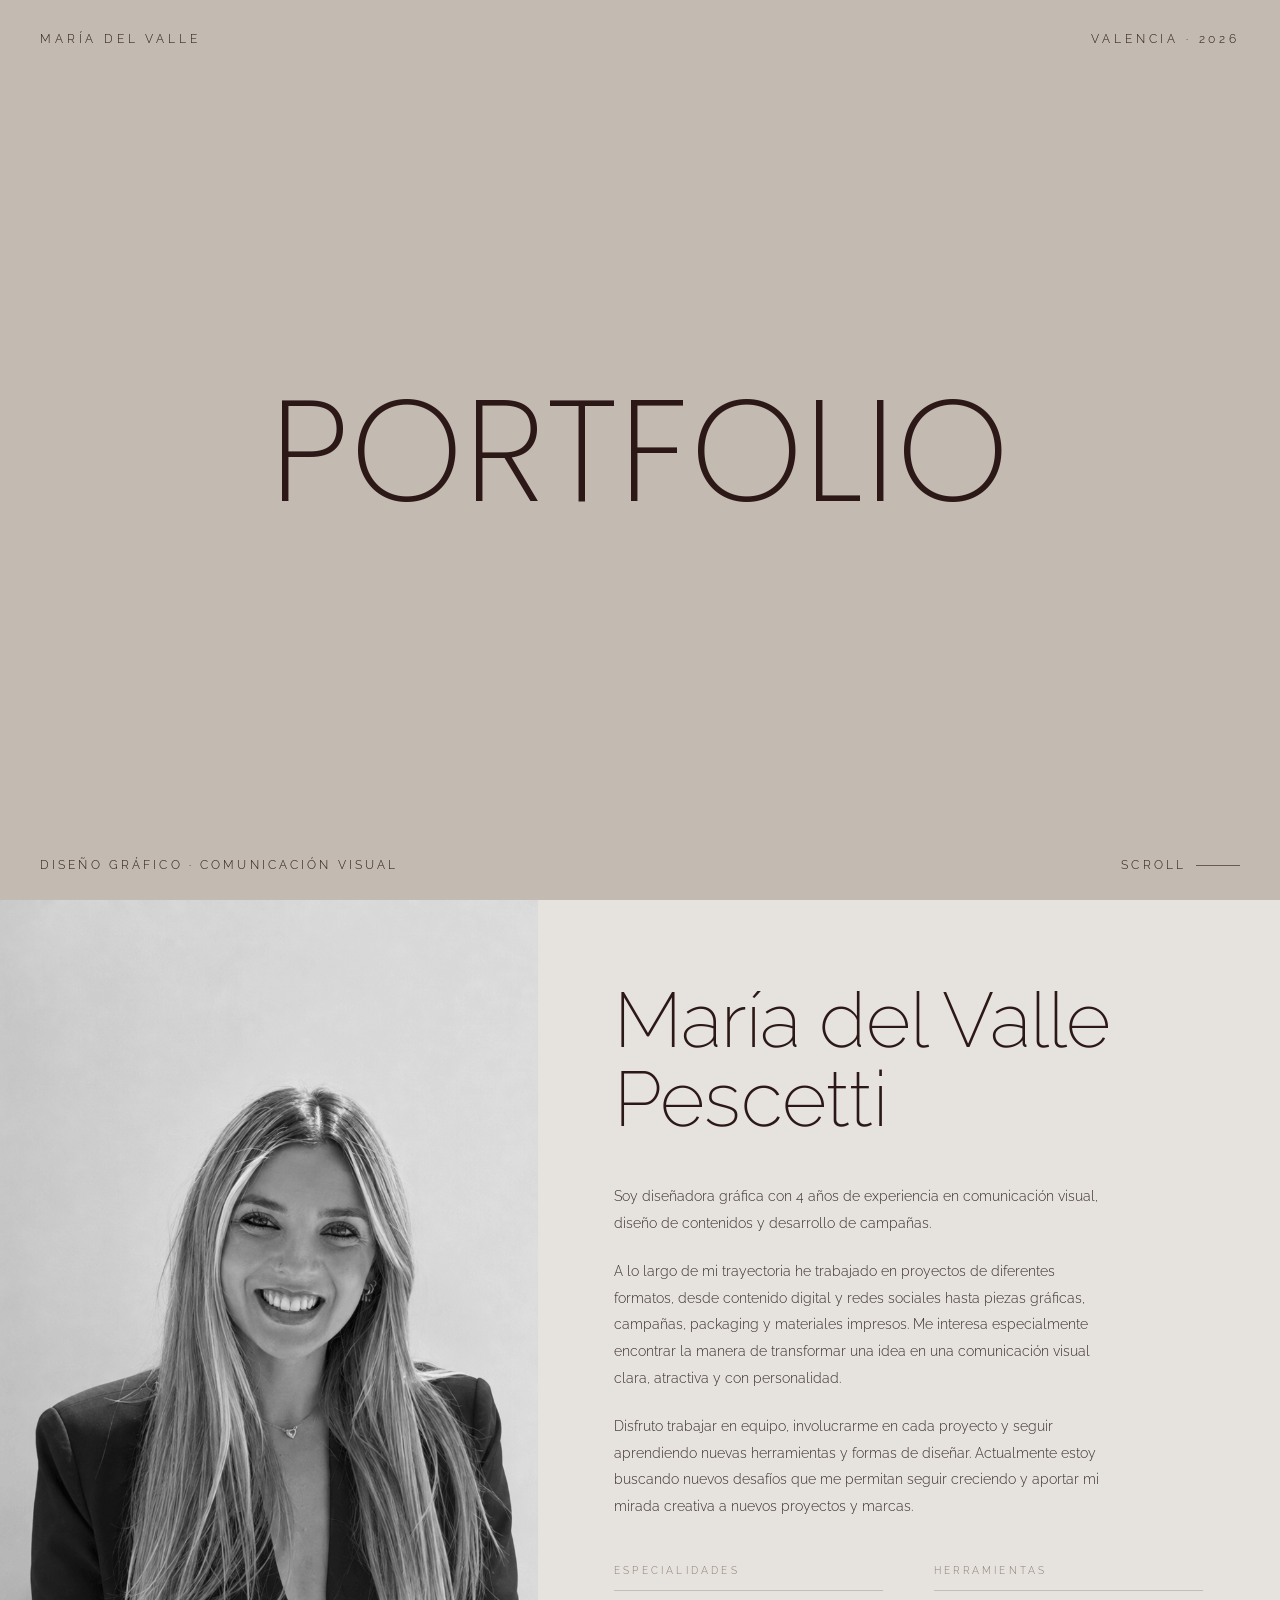
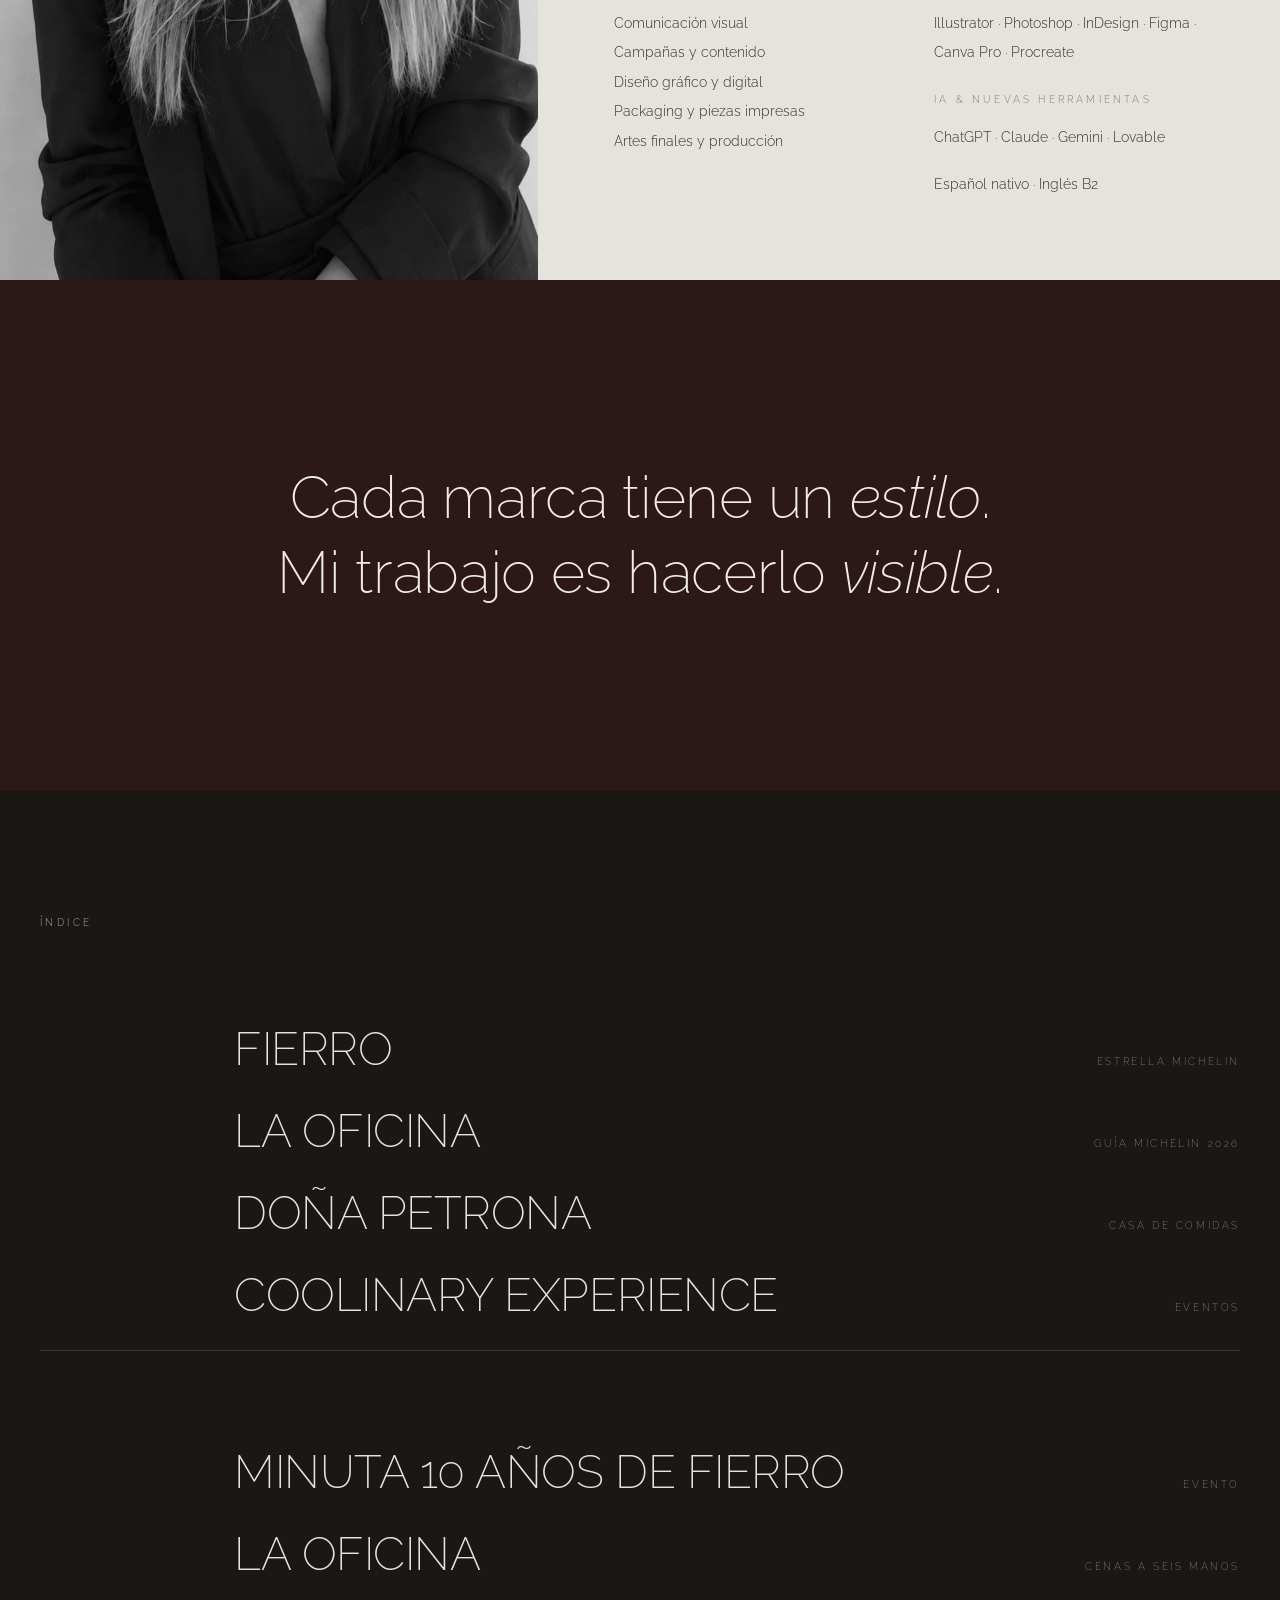
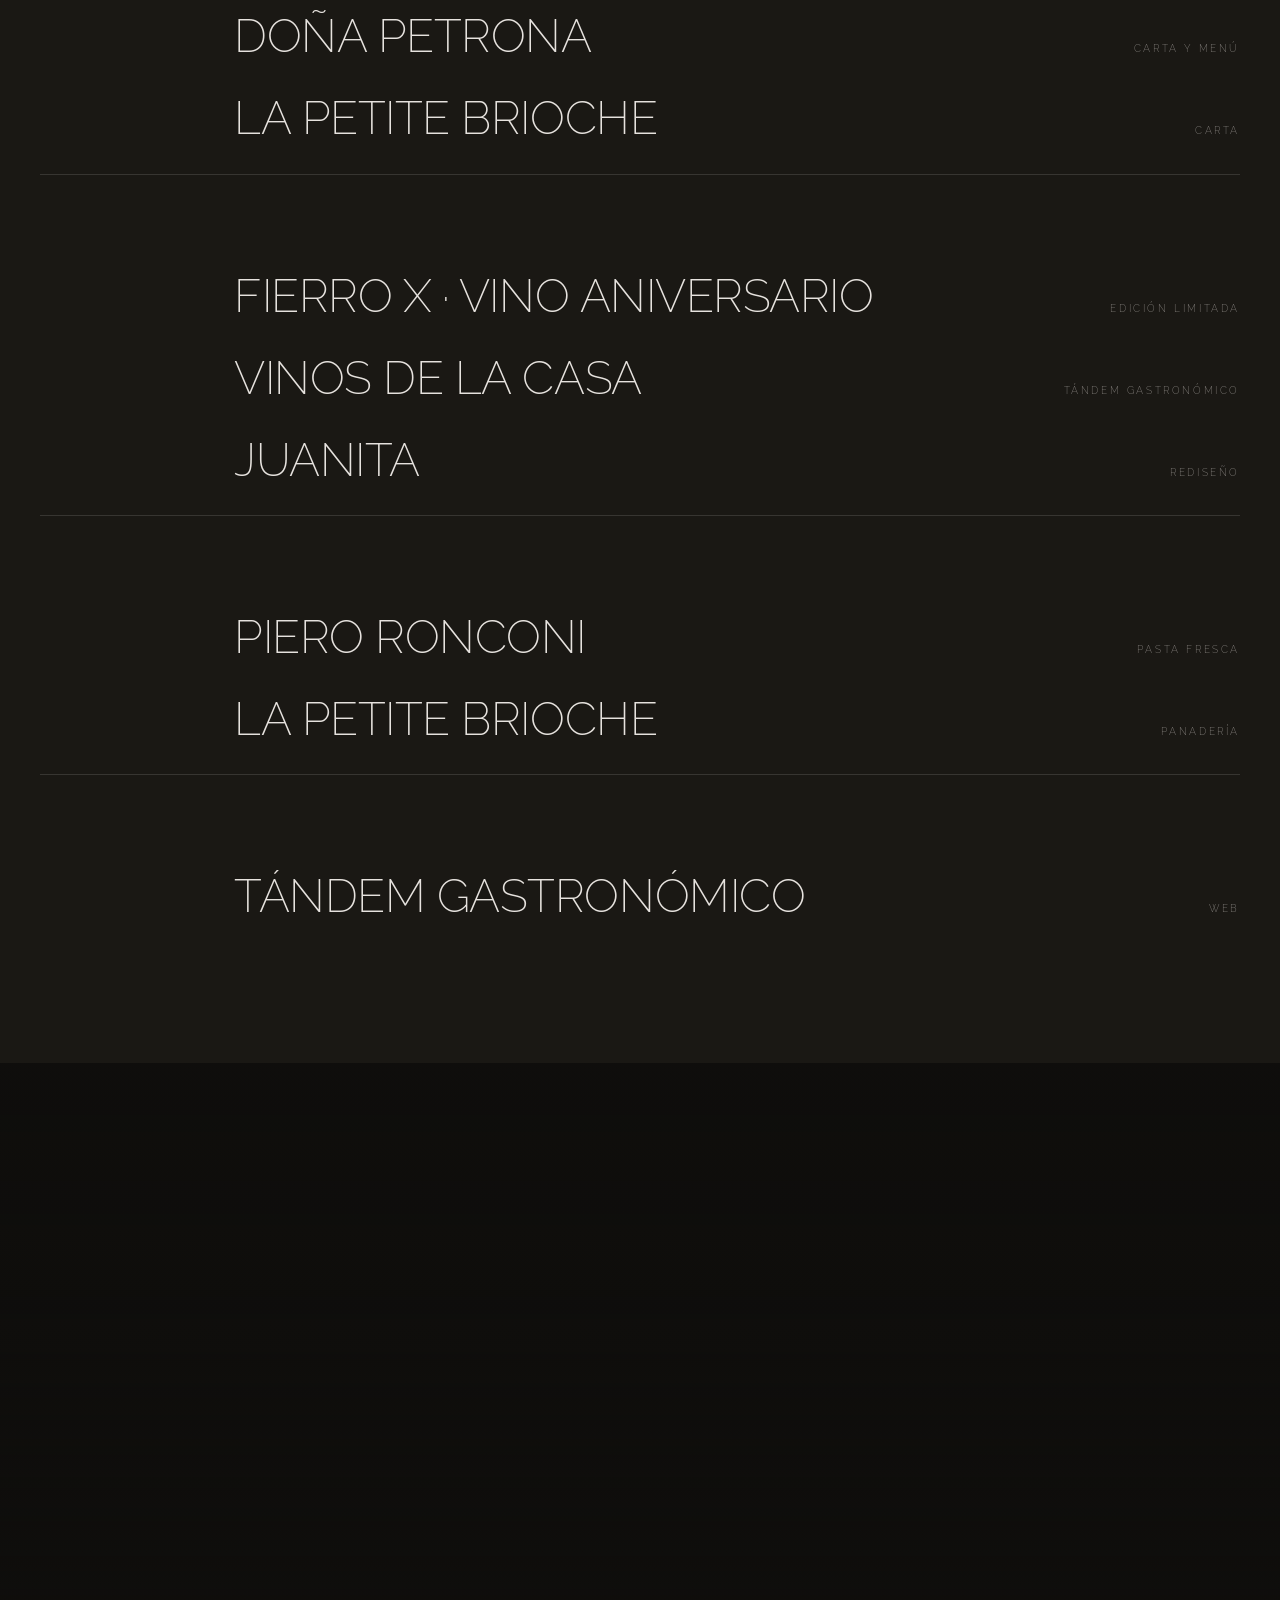
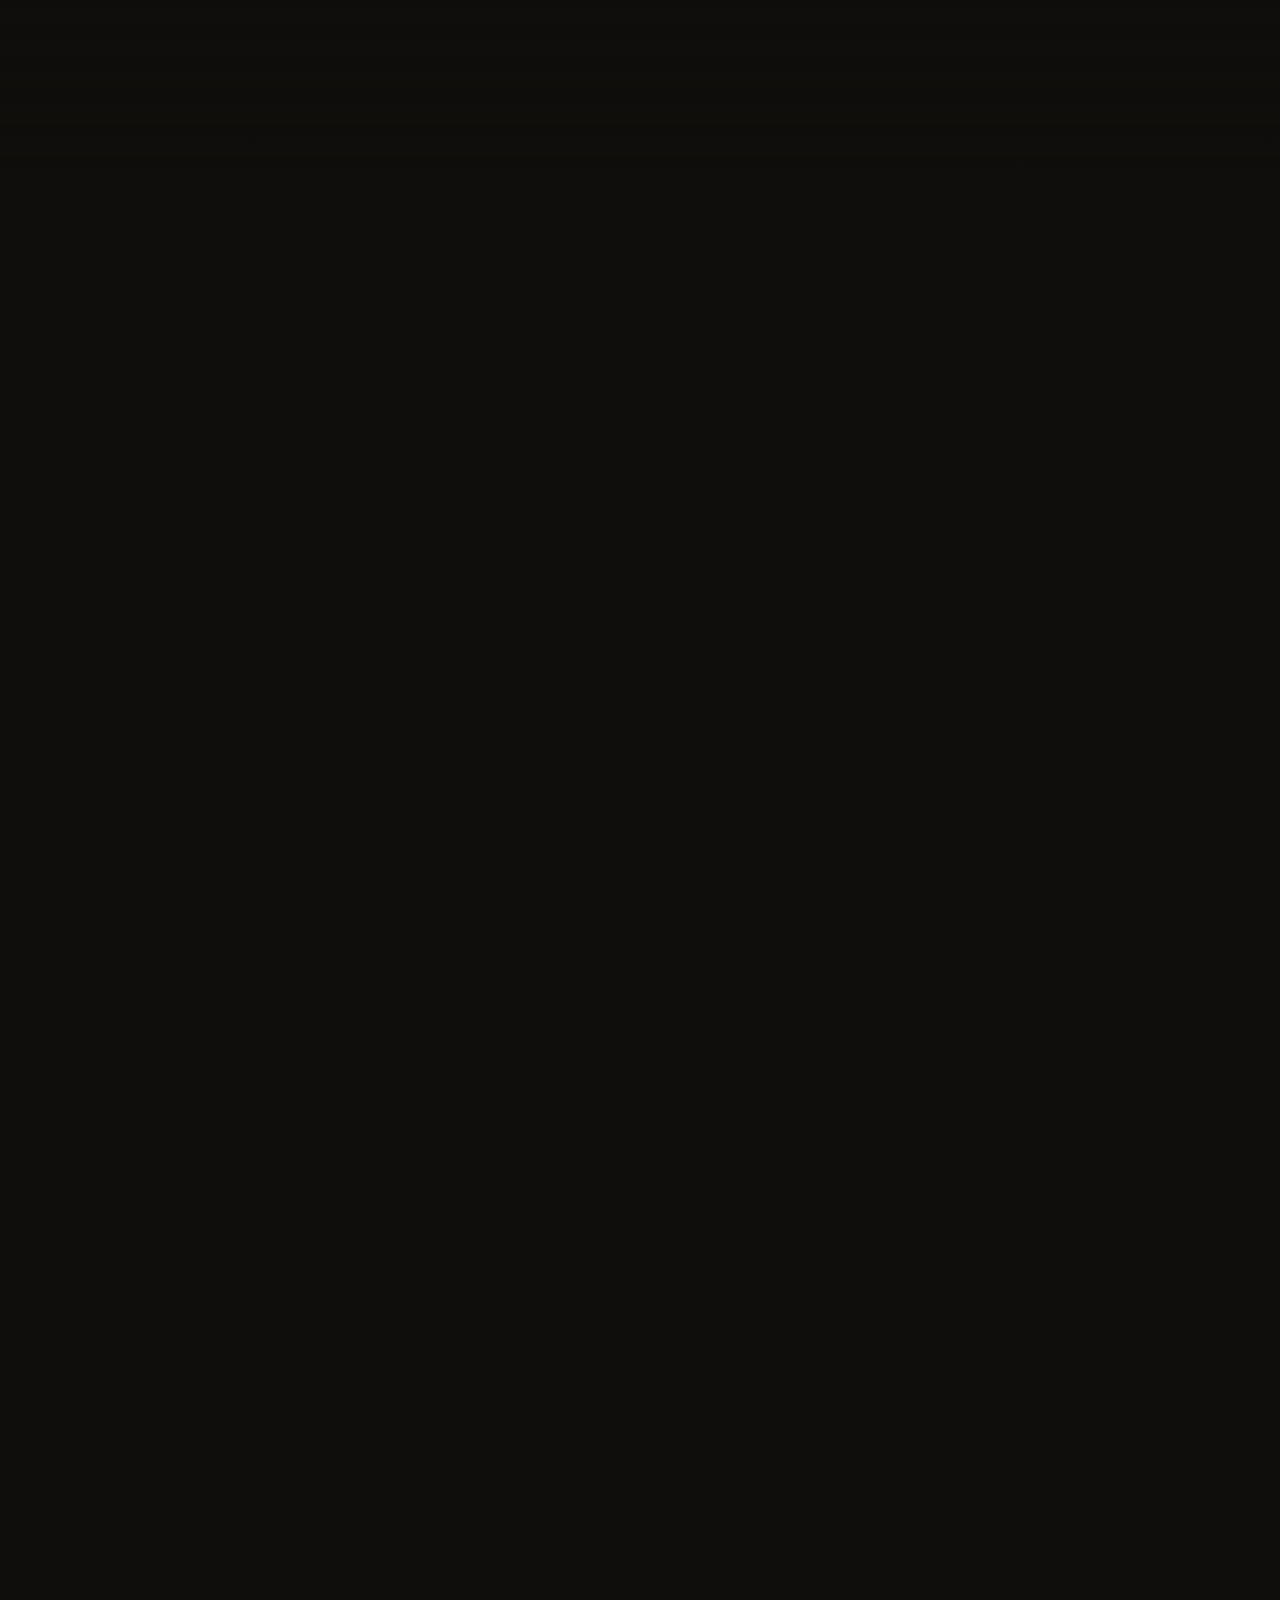
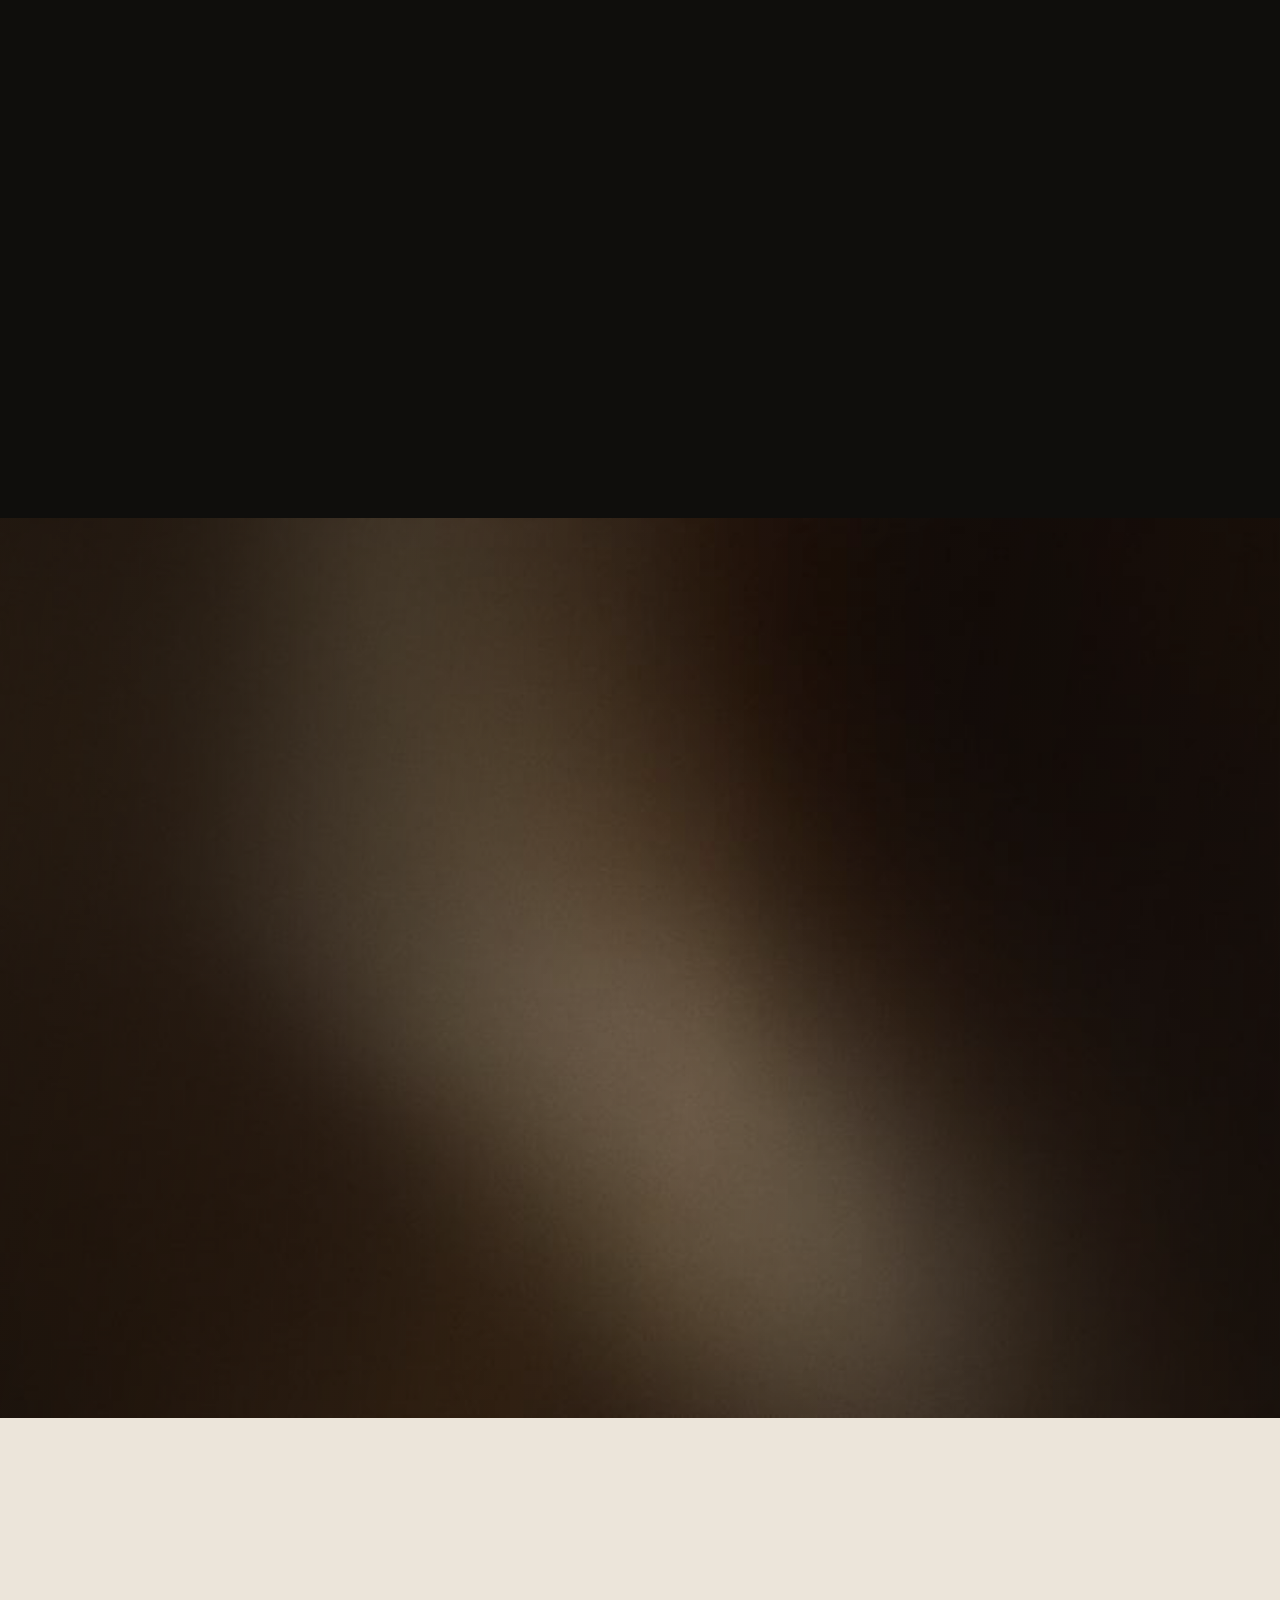
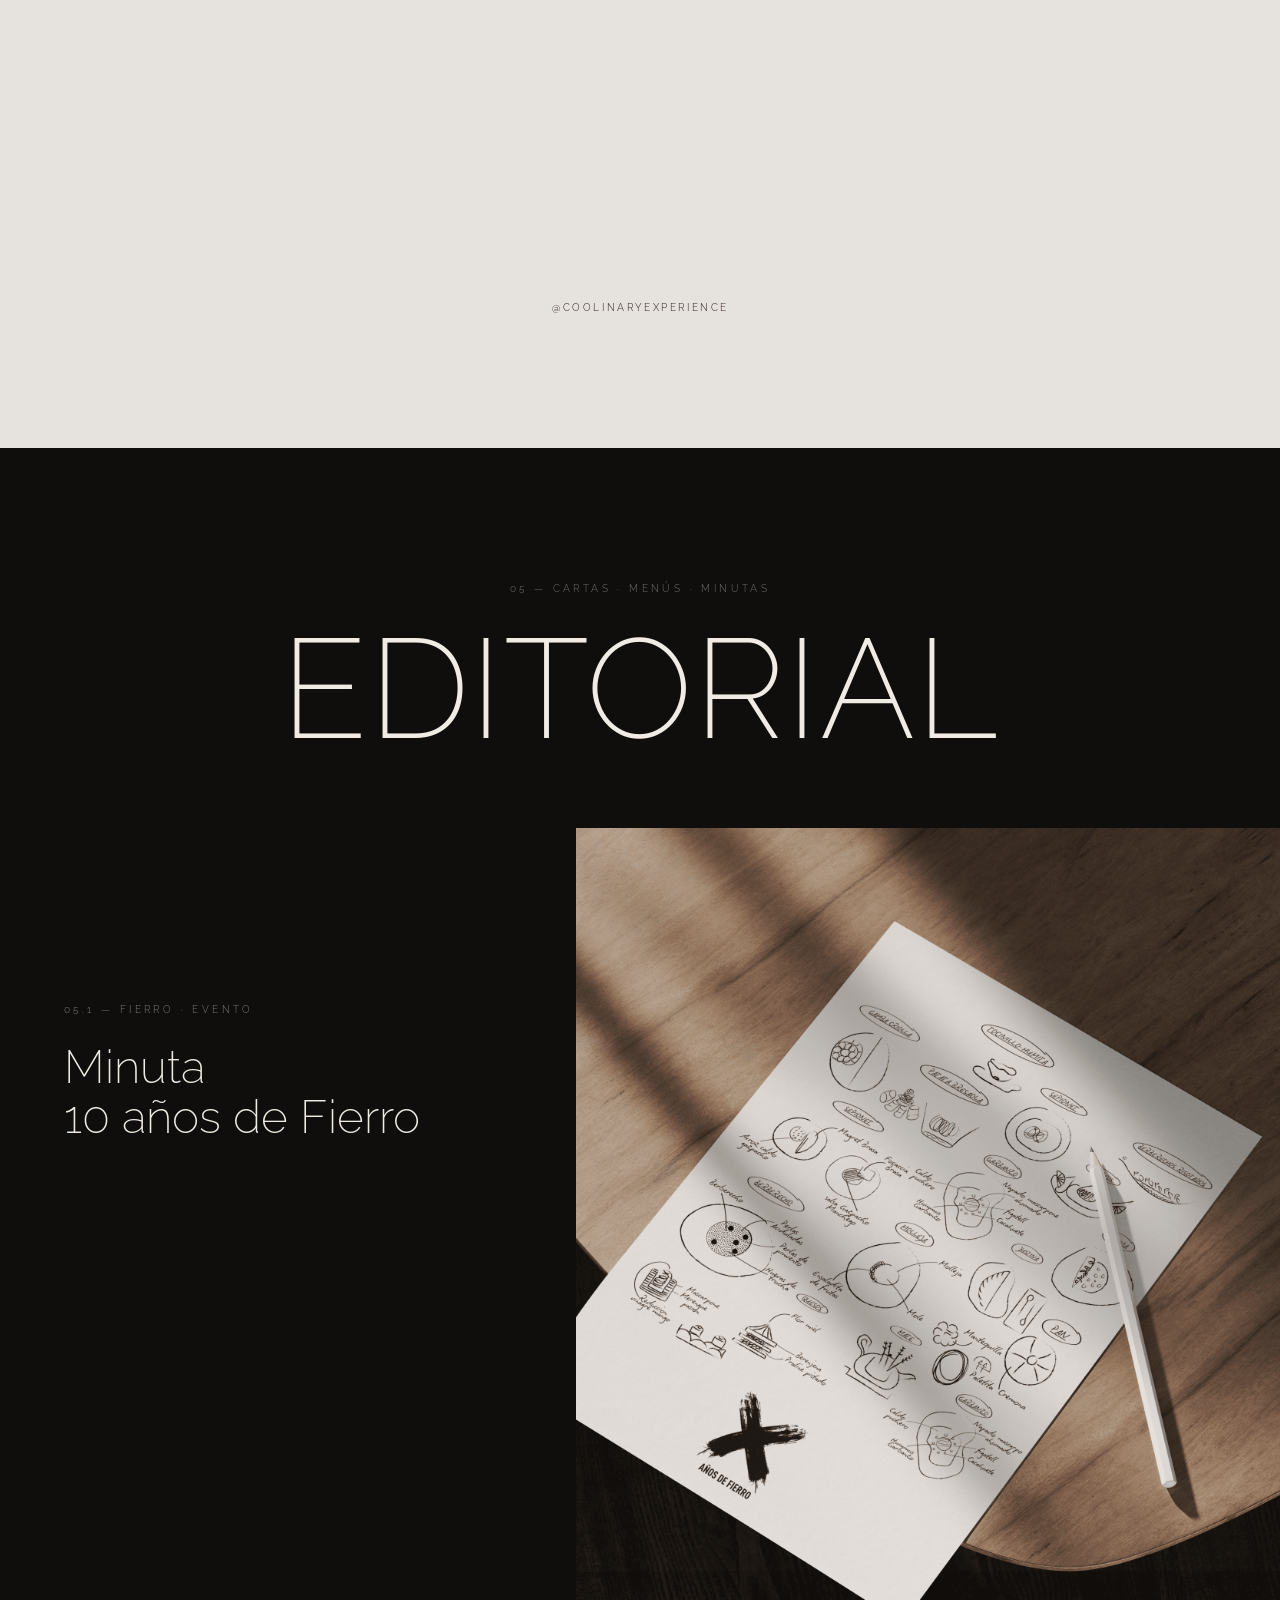
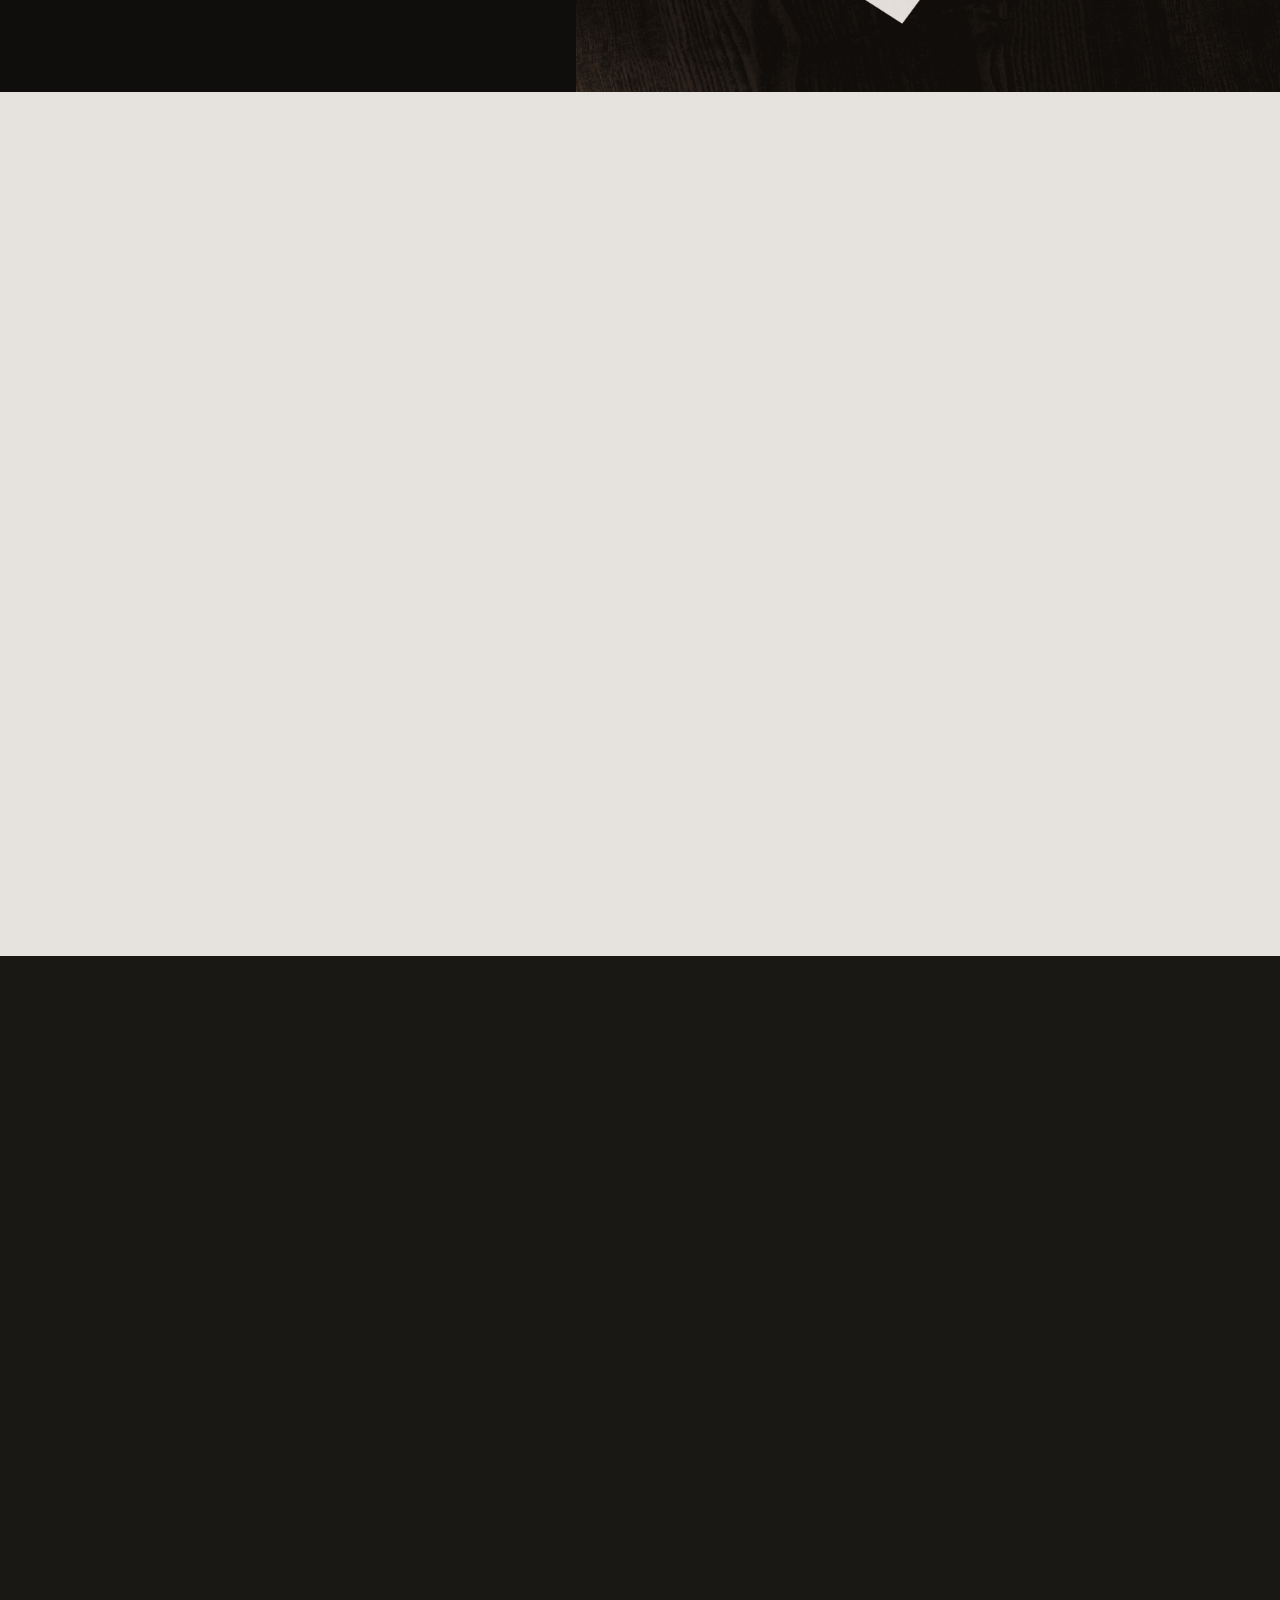
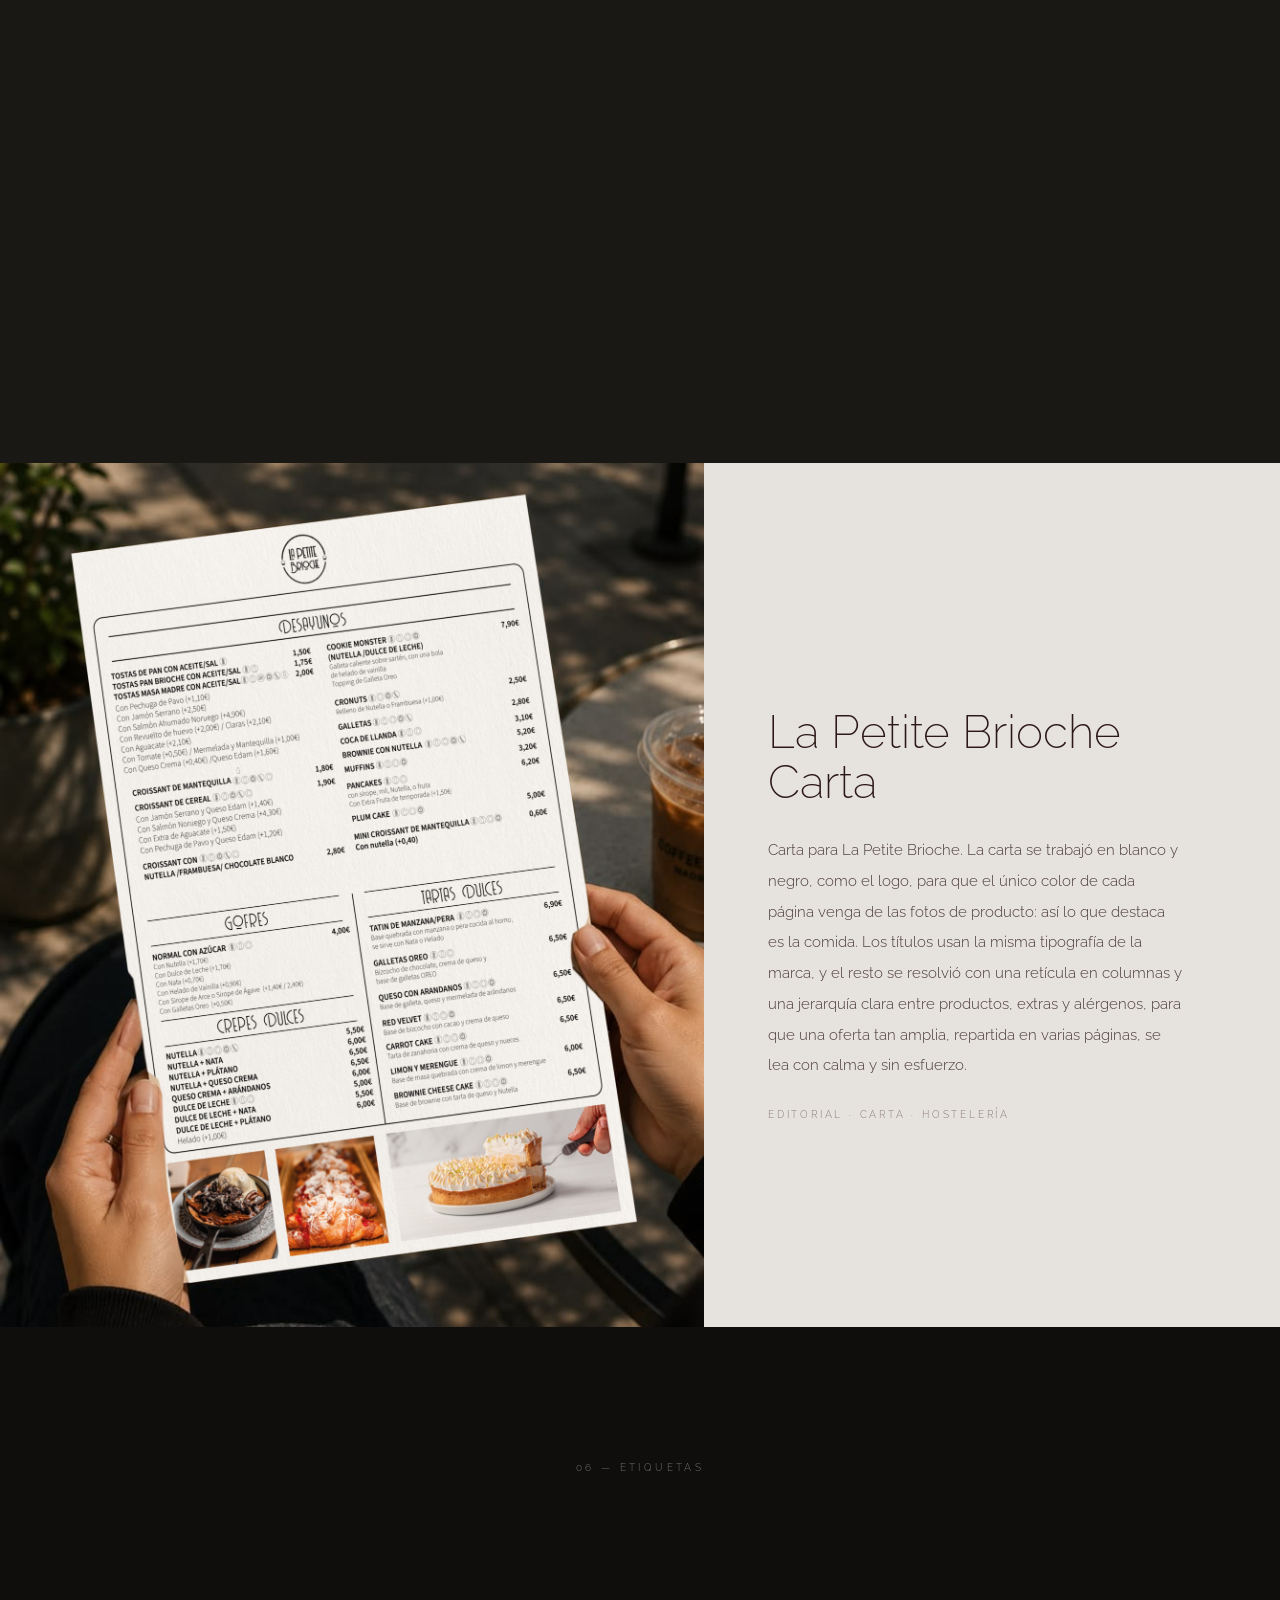
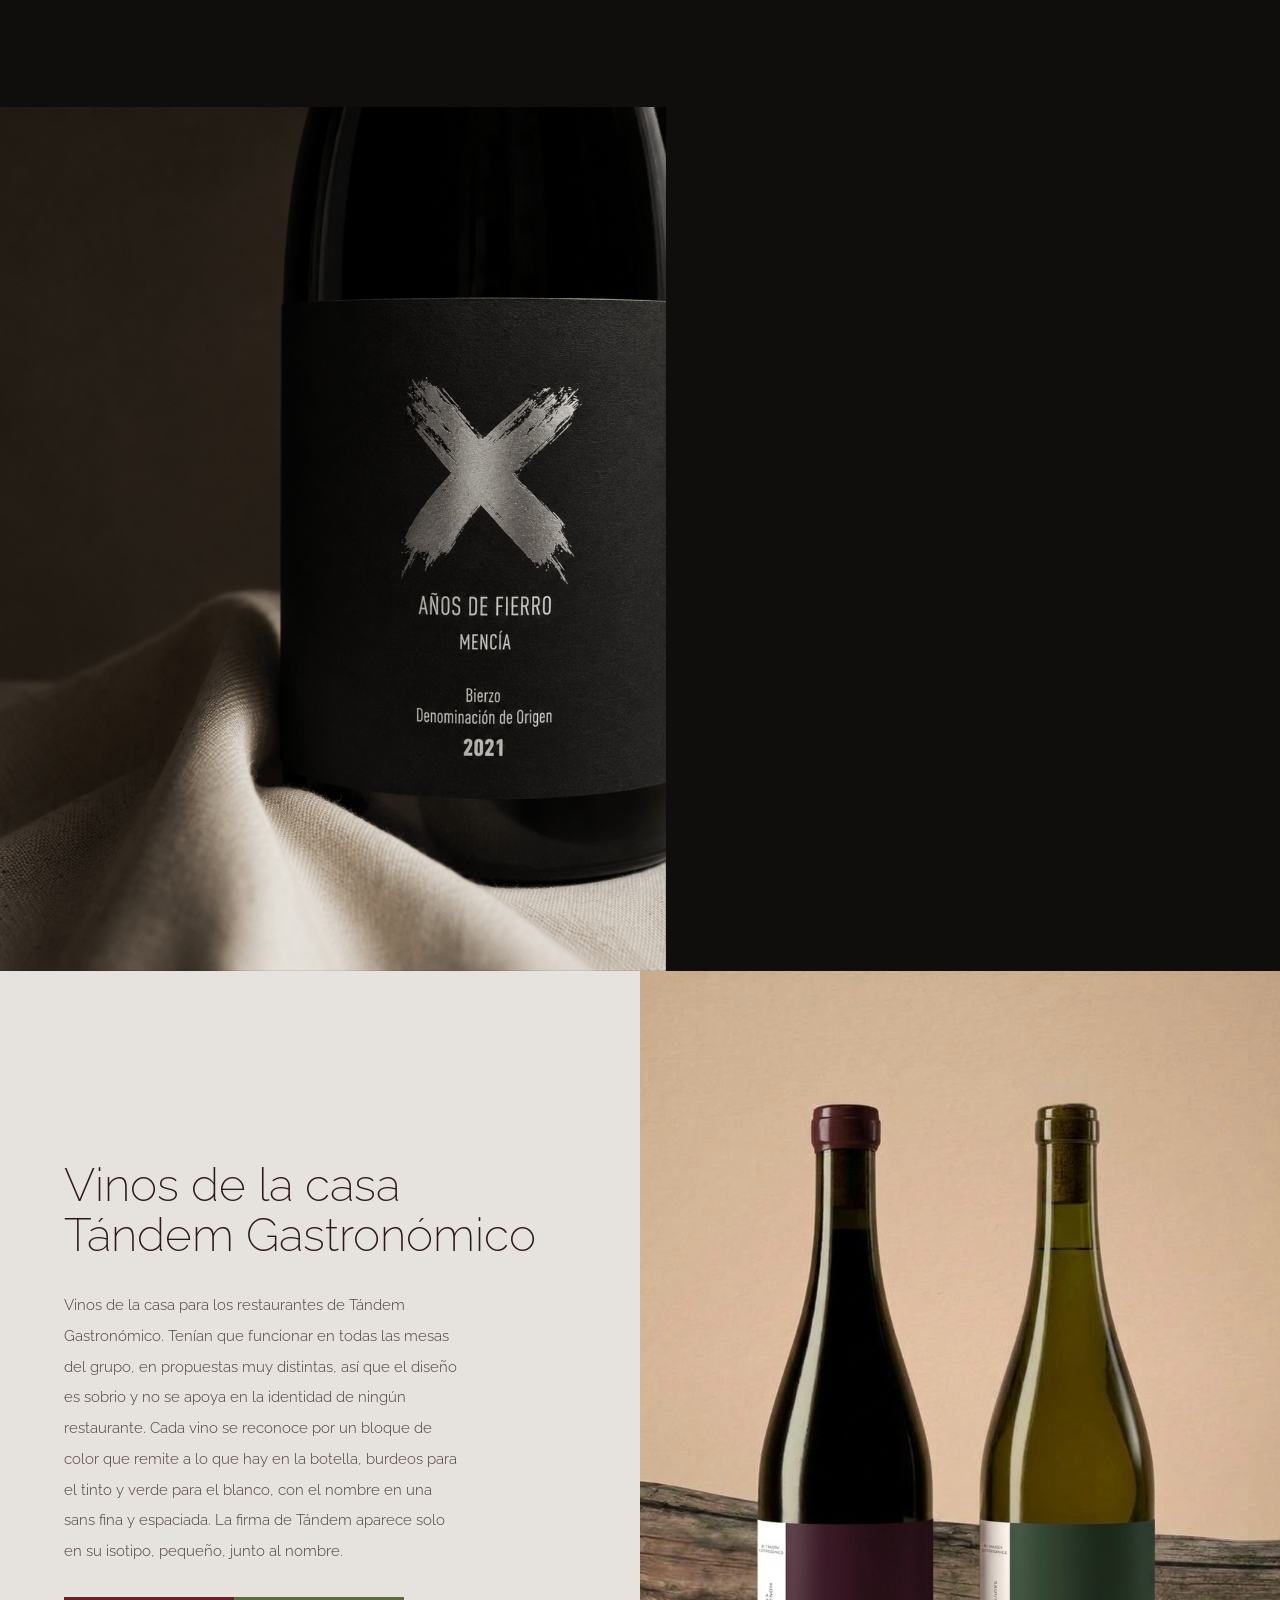
==== commit 96d8f063: "Normalize image filenames and add portfolio effects" ====
--- a/index .html
+++ b/index .html
@@ -95,7 +95,7 @@
 
   <section id="sobre" style="display:grid;grid-template-columns:0.42fr 0.58fr;align-items:stretch;min-height:100vh;background:#E6E2DE">
     <div style="position:relative;overflow:hidden;background:#C2BCA9">
-      <img src="retrato MVP.PNG" data-alt="assets/retrato.jpg" alt="María del Valle Pescetti" style="position:absolute;inset:0;width:100%;height:100%;object-fit:cover;object-position:50% 28%;filter:grayscale(1)">
+      <img src="retrato-mvp.png" data-alt="assets/retrato.jpg" alt="María del Valle Pescetti" style="position:absolute;inset:0;width:100%;height:100%;object-fit:cover;object-position:50% 28%;filter:grayscale(1)">
     <div data-curtain="" style="position:absolute;inset:0;background:#C2BCA9;transform-origin:top;pointer-events:none"></div>
     </div>
     <div style="display:flex;flex-direction:column;justify-content:center;gap:clamp(34px,5vh,60px);padding:clamp(60px,9vh,120px) clamp(40px,6vw,110px)">
@@ -177,7 +177,7 @@
 
   <section id="fierro" style="background:#0F0E0C;color:#F0EBE4">
     <div style="position:relative;height:78vh;overflow:hidden">
-      <img data-reveal="fade" data-parallax="0.07" src="FIERRO SALA NOCHE.JPG" data-alt="01Fierro_Sala.JPG|assets/fierro-sala.jpg" alt="Sala de Fierro" style="position:absolute;inset:-8% 0;width:100%;height:116%;object-fit:cover;opacity:0.85">
+      <img data-reveal="fade" data-parallax="0.07" src="FIERRO SALA NOCHE.JPG" data-alt="01fierro-sala.jpg|assets/fierro-sala.jpg" alt="Sala de Fierro" style="position:absolute;inset:-8% 0;width:100%;height:116%;object-fit:cover;opacity:0.85">
       <div style="position:absolute;inset:0;background:linear-gradient(180deg,rgba(15,14,12,0.25),rgba(15,14,12,0.05) 40%,rgba(15,14,12,0.95))"></div>
       <span data-reveal="fade" data-delay="200" style="position:absolute;left:40px;bottom:44px;font-size:10px;letter-spacing:0.34em;text-transform:uppercase;color:rgba(240,235,228,0.7)">01 — Contenido digital / Redes sociales</span>
     </div>
@@ -187,7 +187,7 @@
     <div style="padding:min(13vh,120px) 40px min(12vh,110px);max-width:1560px;margin:0 auto;display:grid;grid-template-columns:0.36fr 0.64fr;gap:clamp(40px,7vw,120px);align-items:start">
       <div style="display:flex;flex-direction:column;gap:34px">
         <span data-reveal="fade" style="font-size:10px;letter-spacing:0.34em;text-transform:uppercase;color:rgba(240,235,228,0.5)">El proyecto</span>
-        <img data-reveal="up" src="LOGO FIERRO.png" data-alt="logo-nuevo-fierro-blanco-mtenc3xz-58k4.png|assets/fierro-logo-blanco.png" alt="Fierro" style="display: block; width: auto; height: clamp(52px,6vw,92px); object-fit: contain; position: static; z-index: 74"><div style="display:flex;flex-direction:column;gap:6px;font-size:10px;letter-spacing:0.28em;text-transform:uppercase;color:rgba(240,235,228,0.5)">
+        <img data-reveal="up" src="logo-fierro.png" data-alt="logo-nuevo-fierro-blanco-mtenc3xz-58k4.png|assets/fierro-logo-blanco.png" alt="Fierro" style="display: block; width: auto; height: clamp(52px,6vw,92px); object-fit: contain; position: static; z-index: 74"><div style="display:flex;flex-direction:column;gap:6px;font-size:10px;letter-spacing:0.28em;text-transform:uppercase;color:rgba(240,235,228,0.5)">
           <span data-reveal="fade" data-delay="140">Dirección de arte · Contenido · Copy</span>
           <span data-reveal="fade" data-delay="200">Foto y video · Piezas de campaña</span>
         </div>
@@ -202,13 +202,13 @@
     <div style="max-width:1560px;margin:0 auto;padding:0 40px min(13vh,120px);display:grid;grid-template-columns:1fr 1fr;gap:clamp(24px,3vw,50px);align-items:start">
       <figure data-reveal="up" style="margin:0;display:flex;flex-direction:column;gap:16px">
         <div style="aspect-ratio:16 / 9;background:#141210;border:1px solid rgba(240,235,228,0.09);display:flex;align-items:center;justify-content:center;overflow:hidden">
-          <img src="FIERRO -1 .PNG" data-alt="FIERRO-1.PNG|assets/fierro-b.jpg" alt="Raíz, origen y memoria — Fierro" style="display:block;height:82%;width:auto;max-width:88%;object-fit:contain;box-shadow:0 18px 46px rgba(0,0,0,0.55)">
+          <img src="fierro-1.png" data-alt="FIERRO-1.PNG|assets/fierro-b.jpg" alt="Raíz, origen y memoria — Fierro" style="display:block;height:82%;width:auto;max-width:88%;object-fit:contain;box-shadow:0 18px 46px rgba(0,0,0,0.55)">
         </div>
         <figcaption style="display:flex;justify-content:space-between;gap:16px;font-size:10px;letter-spacing:0.3em;text-transform:uppercase;color:rgba(240,235,228,0.5)"><span>Territorio · Huerto de Meliana</span><span style="color:rgba(240,235,228,0.3)">1920 × 1080</span></figcaption>
       </figure>
       <figure data-reveal="up" data-delay="140" style="margin:0;display:flex;flex-direction:column;gap:16px">
         <div style="aspect-ratio:16 / 9;background:#141210;border:1px solid rgba(240,235,228,0.09);display:flex;align-items:center;justify-content:center;overflow:hidden">
-          <img src="FIERRO-3.PNG" data-alt="assets/fierro-a.jpg" alt="Plato como diagrama — Fierro" style="display:block;height:82%;width:auto;max-width:88%;object-fit:contain;box-shadow:0 18px 46px rgba(0,0,0,0.55)">
+          <img src="fierro-3.png" data-alt="assets/fierro-a.jpg" alt="Plato como diagrama — Fierro" style="display:block;height:82%;width:auto;max-width:88%;object-fit:contain;box-shadow:0 18px 46px rgba(0,0,0,0.55)">
         </div>
         <figcaption style="display:flex;justify-content:space-between;gap:16px;font-size:10px;letter-spacing:0.3em;text-transform:uppercase;color:rgba(240,235,228,0.5)"><span>Plato como diagrama · Memoria y técnica</span><span style="color:rgba(240,235,228,0.3)">1920 × 1080</span></figcaption>
       </figure>
@@ -220,28 +220,28 @@
         
       </div>
       <div data-reveal="up" style="position:relative;aspect-ratio:16 / 9;background:radial-gradient(120% 130% at 50% 40%, #1A1714 0%, #0C0B09 68%);border:1px solid rgba(240,235,228,0.09);display:flex;align-items:center;justify-content:center;gap:clamp(6px,1.1vw,20px);overflow:hidden">
-        <img src="FIERRO-3.PNG" data-alt="assets/fierro-a.jpg" alt="Pieza Fierro #10años" style="display:block;height:33%;width:auto;object-fit:contain;box-shadow:0 20px 50px rgba(0,0,0,0.6)">
-        <img src="FIERRO -1 .PNG" data-alt="FIERRO-1.PNG|assets/fierro-b.jpg" alt="Pieza raíz y origen" style="display:block;height:33%;width:auto;object-fit:contain;box-shadow:0 20px 50px rgba(0,0,0,0.6)">
+        <img src="fierro-3.png" data-alt="assets/fierro-a.jpg" alt="Pieza Fierro #10años" style="display:block;height:33%;width:auto;object-fit:contain;box-shadow:0 20px 50px rgba(0,0,0,0.6)">
+        <img src="fierro-1.png" data-alt="FIERRO-1.PNG|assets/fierro-b.jpg" alt="Pieza raíz y origen" style="display:block;height:33%;width:auto;object-fit:contain;box-shadow:0 20px 50px rgba(0,0,0,0.6)">
         <div style="position:relative;height:76%;aspect-ratio:9 / 19.2;flex:0 0 auto;border-radius:clamp(16px,2.1vw,38px);background:linear-gradient(150deg,#3A3631,#15130F 42%,#0A0908);padding:clamp(4px,0.5vw,9px);box-shadow:0 40px 90px rgba(0,0,0,0.75), 0 0 0 1px rgba(240,235,228,0.1), inset 0 0 0 1px rgba(240,235,228,0.06);z-index:2">
           <div style="position:relative;height:100%;width:100%;border-radius:clamp(13px,1.7vw,31px);overflow:hidden;background:#000">
-            <img src="FIERRO- 2.PNG" data-alt="FIERRO-2.PNG|assets/fierro-c.jpg" alt="Serie Ser Fierro en pantalla" style="display:block;width:100%;height:100%;object-fit:cover">
+            <img src="fierro-2.png" data-alt="FIERRO-2.PNG|assets/fierro-c.jpg" alt="Serie Ser Fierro en pantalla" style="display:block;width:100%;height:100%;object-fit:cover">
             <div style="position:absolute;left:50%;top:1.6%;transform:translateX(-50%);width:26%;height:2.4%;min-height:8px;border-radius:99px;background:#080807"></div>
           </div>
         </div>
-        <img src="FIERRO-5.PNG" data-alt="assets/fierro-d.jpg" alt="Pieza maíz" style="display:block;height:33%;width:auto;object-fit:contain;box-shadow:0 20px 50px rgba(0,0,0,0.6)">
-        <img src="FIERRO-4.PNG" data-alt="assets/fierro-e.jpg" alt="Pieza memoria en evolución" style="display:block;height:33%;width:auto;object-fit:contain;box-shadow:0 20px 50px rgba(0,0,0,0.6)">
+        <img src="fierro-5.png" data-alt="assets/fierro-d.jpg" alt="Pieza maíz" style="display:block;height:33%;width:auto;object-fit:contain;box-shadow:0 20px 50px rgba(0,0,0,0.6)">
+        <img src="fierro-4.png" data-alt="assets/fierro-e.jpg" alt="Pieza memoria en evolución" style="display:block;height:33%;width:auto;object-fit:contain;box-shadow:0 20px 50px rgba(0,0,0,0.6)">
       </div>
     </div>
   </section>
 
   <section id="oficina" style="position:relative;overflow:hidden;color:#F2EDE6;min-height:100vh;display:flex;align-items:stretch;padding:0;background:#2A2118">
-    <img src="Fondo textura La oficina.jpeg" data-alt="assets/bg-oficina.jpg" alt="" style="position:absolute;inset:0;width:100%;height:100%;object-fit:cover;animation:mdv-drift 46s ease-in-out infinite;will-change:transform">
+    <img src="fondo-textura-la-oficina.jpeg" data-alt="assets/bg-oficina.jpg" alt="" style="position:absolute;inset:0;width:100%;height:100%;object-fit:cover;animation:mdv-drift 46s ease-in-out infinite;will-change:transform">
     <div style="position:absolute;inset:0;background:linear-gradient(100deg,rgba(26,20,15,0.72),rgba(26,20,15,0.28) 55%,rgba(26,20,15,0.6))"></div>
 
     <div style="position:relative;width:100%;display:grid;grid-template-columns:minmax(0,1fr) auto;align-items:stretch">
       <div data-btxt="" style="display:flex;flex-direction:column;justify-content:center;gap:clamp(20px,2.8vh,34px);padding:clamp(60px,10vh,130px) clamp(40px,5vw,90px)">
         <span data-reveal="fade" style="font-weight:200;font-size:clamp(34px,4vw,68px);line-height:1;color:rgba(242,237,230,0.5)">02</span>
-        <img data-reveal="up" src="LOGO LA OFICINA .png" data-alt="LOGO LA OFICINA.png|logos/oficina-light.png" alt="La Oficina de Carito y Germán" style="display:block;width:auto;height:clamp(54px,6vw,96px);max-width:100%;object-fit:contain;object-position:left center">
+        <img data-reveal="up" src="logo-la-oficina.png" data-alt="LOGO LA OFICINA.png|logos/oficina-light.png" alt="La Oficina de Carito y Germán" style="display:block;width:auto;height:clamp(54px,6vw,96px);max-width:100%;object-fit:contain;object-position:left center">
         <p data-reveal="up" data-delay="120" style="margin:0;font-weight:300;font-size:clamp(14px,1.05vw,16px);line-height:1.95;color:rgba(242,237,230,0.86);max-width:38ch;text-wrap:pretty">Un bar de brasas en movimiento. El cuaderno abierto de Carito y Germán, reconocido por la Guía Michelin 2026. Llevo su identidad y su contenido digital.</p>
         <p data-reveal="up" data-delay="200" style="margin:0;font-weight:300;font-size:clamp(14px,1.05vw,16px);line-height:1.95;color:rgba(242,237,230,0.7);max-width:38ch;text-wrap:pretty">Este contenido digital se creó a través de un sistema flexible: lettering a mano, retratos en blanco y negro, dorado y fuego. Pensado para sostener cartelería de eventos, colaboraciones y publicaciones diarias sin repetirse nunca.</p>
         <div style="display:flex;flex-direction:column;gap:10px;font-size:10px;letter-spacing:0.28em;text-transform:uppercase;color:rgba(242,237,230,0.55)">
@@ -249,7 +249,7 @@
           <a data-reveal="fade" data-delay="300" href="https://instagram.com/laoficinabrasa" target="_blank" rel="noopener" style="color:#F2EDE6">@laoficinabrasa</a>
         </div>
       </div><div data-ofimg="" data-reveal="fade" style="min-width:0;display:flex">
-        <img src="mockup feed la oficina (1).png" data-alt="oficina-feed.jpg|mockup feed la oficina.png" alt="Feed de La Oficina" style="display:block;height:max(100vh,640px);width:auto;max-width:62vw;object-fit:contain">
+        <img src="mockup-feed-la-oficina-1.png" data-alt="oficina-feed.jpg|mockup feed la oficina.png" alt="Feed de La Oficina" style="display:block;height:max(100vh,640px);width:auto;max-width:62vw;object-fit:contain">
         
         
         
@@ -293,18 +293,18 @@
 
       <div style="display:grid;grid-template-columns:repeat(4,1fr);gap:clamp(20px,2.4vw,34px);align-items:start">
         <figure data-reveal="up" style="margin:0;display:flex;flex-direction:column;gap:18px">
-          <img src="coolinary 2.png" data-alt="assets/cool-taller.jpg" alt="Anuncio de taller — Coolinary Experience" style="display:block;width:100%;height:auto">
+          <img src="coolinary-2.png" data-alt="assets/cool-taller.jpg" alt="Anuncio de taller — Coolinary Experience" style="display:block;width:100%;height:auto">
           <figcaption style="font-size:10px;letter-spacing:0.28em;text-transform:uppercase;color:#8A7A70">Anuncio de taller</figcaption>
         </figure>
         <figure data-reveal="up" data-delay="120" style="margin:0;display:flex;flex-direction:column;gap:18px;margin-top:6vh">
-          <img src="coolinary post.png" data-alt="coolinary-espacio.jpg" alt="Un espacio solo para tu celebración — Coolinary" style="display:block;width:100%;height:auto">
+          <img src="coolinary-post.png" data-alt="coolinary-espacio.jpg" alt="Un espacio solo para tu celebración — Coolinary" style="display:block;width:100%;height:auto">
         </figure>
         <figure data-reveal="up" data-delay="240" style="margin:0;display:flex;flex-direction:column;gap:18px">
-          <img src="coolinary 1.png" data-alt="assets/cool-espacios.jpg" alt="Espacios privados" style="display:block;width:100%;height:auto">
+          <img src="coolinary-1.png" data-alt="assets/cool-espacios.jpg" alt="Espacios privados" style="display:block;width:100%;height:auto">
           <figcaption style="font-size:10px;letter-spacing:0.28em;text-transform:uppercase;color:#8A7A70">Espacios privados</figcaption>
         </figure>
         <figure data-reveal="up" data-delay="360" style="margin:0;display:flex;flex-direction:column;gap:18px;margin-top:6vh">
-          <img src="Día de la madre post.png" data-alt="coolinary-dia-madre.jpg" alt="Día de la madre — Coolinary" style="display:block;width:100%;height:auto">
+          <img src="dia-de-la-madre-post.png" data-alt="coolinary-dia-madre.jpg" alt="Día de la madre — Coolinary" style="display:block;width:100%;height:auto">
           <figcaption style="font-size:10px;letter-spacing:0.28em;text-transform:uppercase;color:#8A7A70">Día de la madre</figcaption>
         </figure>
       </div>
@@ -325,7 +325,7 @@
           <p data-reveal="up" data-delay="120" style="margin:0;font-size:15px;line-height:2.05;color:rgba(240,235,228,0.7);max-width:46ch;text-wrap:pretty">Minuta para la cena de los diez años de Fierro. Partí de los bocetos que Carito y Germán dibujaron a mano para los platos del evento y los digitalicé respetando su trazo, con las anotaciones de ingredientes y el nombre de cada pase. El resultado se lee como una página de su cuaderno de cocina, en negro sobre papel crema y sin más recursos que el dibujo. La decisión fue quitar en lugar de sumar: dejar que el trazo de los chefs sea el protagonista y que la única nota fuerte sea la X pintada a pincel, el diez de los años y la identidad del aniversario, que firma la pieza.</p>
           <span data-reveal="fade" data-delay="220" style="font-size:10px;letter-spacing:0.28em;text-transform:uppercase;color:rgba(240,235,228,0.5)">Editorial · Ilustración · Evento</span>
         </div></div>
-      <div data-bleed="" data-reveal="fade" style="grid-column:2;grid-row:1;position:relative;min-height:60vh;overflow:hidden"><img src="minuta 10 años fierro (1).png" data-alt="minuta-fierro.jpg" alt="Minuta 10 años de Fierro" style="position:absolute;inset:0;width:100%;height:100%;object-fit:cover;object-position:50% 50%"></div>
+      <div data-bleed="" data-reveal="fade" style="grid-column:2;grid-row:1;position:relative;min-height:60vh;overflow:hidden"><img src="minuta-10-anos-fierro-1.png" data-alt="minuta-fierro.jpg" alt="Minuta 10 años de Fierro" style="position:absolute;inset:0;width:100%;height:100%;object-fit:cover;object-position:50% 50%"></div>
     </div>
   </section>
 
@@ -337,7 +337,7 @@
           <p data-reveal="up" data-delay="120" style="margin:0;font-size:15px;line-height:2.05;color:#4A3B36;max-width:46ch;text-wrap:pretty">Menús para las cenas a seis manos de La Oficina, donde Carito y Germán cocinan junto a chefs invitados. La Oficina juega en el terreno del fun dining, y el diseño busca ese mismo equilibrio entre lo cuidado y lo relajado: una tipografía monoespaciada que le quita solemnidad al listado de platos y el nombre del invitado escrito a mano, como una firma. Los platos del invitado llevan su isotipo, así el comensal ve de un vistazo cómo se reparte la cena entre las dos cocinas. La estructura se repite en cada cena y el color va cambiando, así cada noche tiene su propia versión dentro de una misma serie.</p>
           <span data-reveal="fade" data-delay="220" style="font-size:10px;letter-spacing:0.28em;text-transform:uppercase;color:#8A7A70">Editorial · Tipografía · Evento</span>
         </div></div>
-      <div data-bleed="" data-reveal="fade" style="grid-column:1;grid-row:1;position:relative;min-height:60vh;overflow:hidden"><img src="menu 6 manos la oficina.jpeg" data-alt="menu-oficina.jpg" alt="Menú cena a seis manos — La Oficina" style="position:absolute;inset:0;width:100%;height:100%;object-fit:cover;object-position:50% 50%"></div>
+      <div data-bleed="" data-reveal="fade" style="grid-column:1;grid-row:1;position:relative;min-height:60vh;overflow:hidden"><img src="menu-6-manos-la-oficina.jpeg" data-alt="menu-oficina.jpg" alt="Menú cena a seis manos — La Oficina" style="position:absolute;inset:0;width:100%;height:100%;object-fit:cover;object-position:50% 50%"></div>
     </div>
   </section>
 
@@ -352,7 +352,7 @@
           <p data-reveal="up" data-delay="160" style="margin:0;font-size:15px;line-height:2.05;color:rgba(240,235,228,0.7);max-width:46ch;text-wrap:pretty">Carta de desayunos para Doña Petrona. Trabajé a partir de su identidad: el verde de la marca para títulos y filetes, y el cuadrillé de colores en el borde como guiño reconocible. Al ser una carta con mucha oferta, la organicé en bloques claros y con una tipografía condensada, para que se lea rápido. Doña Petrona es una cocina de acá y de allá, y la carta también: conviven el castellano, el valenciano y el inglés.</p>
           <span data-reveal="fade" data-delay="220" style="font-size:10px;letter-spacing:0.28em;text-transform:uppercase;color:rgba(240,235,228,0.5)">Editorial · Carta · Hostelería</span>
         </div></div>
-      <div data-bleed="" data-reveal="fade" style="grid-column:2;grid-row:1;position:relative;min-height:60vh;overflow:hidden"><img src="mockups de menús doña petrona.png" data-alt="petrona-menus.jpg" alt="Carta de desayunos y menú de mediodía — Doña Petrona" style="position:absolute;inset:0;width:100%;height:100%;object-fit:cover;object-position:50% 50%"></div>
+      <div data-bleed="" data-reveal="fade" style="grid-column:2;grid-row:1;position:relative;min-height:60vh;overflow:hidden"><img src="mockups-de-menus-dona-petrona.png" data-alt="petrona-menus.jpg" alt="Carta de desayunos y menú de mediodía — Doña Petrona" style="position:absolute;inset:0;width:100%;height:100%;object-fit:cover;object-position:50% 50%"></div>
     </div>
   </section>
 
@@ -364,7 +364,7 @@
           <p data-reveal="up" data-delay="120" style="margin:0;font-size:15px;line-height:2.05;color:#4A3B36;max-width:46ch;text-wrap:pretty">Carta para La Petite Brioche. La carta se trabajó en blanco y negro, como el logo, para que el único color de cada página venga de las fotos de producto: así lo que destaca es la comida. Los títulos usan la misma tipografía de la marca, y el resto se resolvió con una retícula en columnas y una jerarquía clara entre productos, extras y alérgenos, para que una oferta tan amplia, repartida en varias páginas, se lea con calma y sin esfuerzo.</p>
           <span data-reveal="fade" data-delay="220" style="font-size:10px;letter-spacing:0.28em;text-transform:uppercase;color:#8A7A70">Editorial · Carta · Hostelería</span>
         </div></div>
-      <div data-bleed="" data-reveal="fade" style="grid-column:1;grid-row:1;position:relative;min-height:60vh;overflow:hidden"><img src="mockup_carta_la_petite_brioche.jpg" data-alt="carta-brioche.jpg" alt="Carta La Petite Brioche" style="position:absolute;inset:0;width:100%;height:100%;object-fit:cover;object-position:50% 40%"></div>
+      <div data-bleed="" data-reveal="fade" style="grid-column:1;grid-row:1;position:relative;min-height:60vh;overflow:hidden"><img src="mockup-carta-la-petite-brioche.jpg" data-alt="carta-brioche.jpg" alt="Carta La Petite Brioche" style="position:absolute;inset:0;width:100%;height:100%;object-fit:cover;object-position:50% 40%"></div>
     </div>
   </section>
 
@@ -375,7 +375,7 @@
 
   <section id="fierrox" style="background:#0F0E0C;color:#F0EBE4">
     <div style="display:grid;grid-template-columns:0.52fr 0.48fr;align-items:stretch;min-height:96vh">
-      <div data-reveal="fade" style="position:relative;min-height:60vh"><img src="Etiqueta de Vino X.png" data-alt="assets/fierrox.png" alt="" style="display:block;width:100%;height:100%;object-fit:cover"></div>
+      <div data-reveal="fade" style="position:relative;min-height:60vh"><img src="etiqueta-de-vino-x.png" data-alt="assets/fierrox.png" alt="" style="display:block;width:100%;height:100%;object-fit:cover"></div>
       <div style="display:flex;flex-direction:column;justify-content:center;gap:30px;padding:clamp(60px,10vh,130px) clamp(40px,5vw,90px)">
         <h3 data-reveal="up" style="margin: 0; font-weight: 200; font-size: clamp(30px,3.6vw,60px); line-height: 1.08; font-family: Raleway">Fierro X<br>Vino aniversario</h3>
         
@@ -393,7 +393,7 @@
         <div data-reveal="fade" data-delay="200" style="display:flex;height:6px;max-width:340px"><span style="flex:1;background:#6B1F2A"></span><span style="flex:1;background:#5F6B3A"></span></div>
         <span data-reveal="fade" data-delay="260" style="font-size:10px;letter-spacing:0.28em;text-transform:uppercase;color:#8A7A70">Packaging · Etiqueta · Vino</span>
       </div>
-      <div data-bleed="" data-reveal="fade" style="position:relative;min-height:60vh;overflow:hidden"><img src="vinos tándem gastronomico.jpg" data-alt="vinos-tandem.jpg" alt="Vinos de la casa — Tándem Gastronómico" style="position:absolute;inset:0;width:100%;height:100%;object-fit:cover;object-position:50% 55%"></div>
+      <div data-bleed="" data-reveal="fade" style="position:relative;min-height:60vh;overflow:hidden"><img src="vinos-tandem-gastronomico.jpg" data-alt="vinos-tandem.jpg" alt="Vinos de la casa — Tándem Gastronómico" style="position:absolute;inset:0;width:100%;height:100%;object-fit:cover;object-position:50% 55%"></div>
     </div>
   </section>
 
@@ -406,7 +406,7 @@
         <span data-reveal="fade" data-delay="260" style="font-size:10px;letter-spacing:0.28em;text-transform:uppercase;color:rgba(240,235,228,0.5)">Marca · Etiqueta · Producto</span>
       </div>
       <div data-reveal="fade" style="position:relative;overflow:hidden;min-height:60vh">
-        <img data-parallax="0.04" src="ETIQUETA JUANITA .png" data-alt="ETIQUETA JUANITA.png|assets/juanita-bottle.jpg" alt="Botella Juanita" style="position:absolute;inset:-5% 0;width:100%;height:110%;object-fit:cover">
+        <img data-parallax="0.04" src="etiqueta-juanita.png" data-alt="ETIQUETA JUANITA.png|assets/juanita-bottle.jpg" alt="Botella Juanita" style="position:absolute;inset:-5% 0;width:100%;height:110%;object-fit:cover">
       </div>
     </div>
   </section>
@@ -434,14 +434,14 @@
             <h3 data-reveal="up" style="margin:0;font-weight:200;font-size:clamp(30px,3.4vw,58px);line-height:1.02;letter-spacing:-0.01em;color:#2C1917">Piero<br>Ronconi</h3>
             <p data-reveal="up" data-delay="120" style="margin:0;font-size:15px;line-height:2.05;color:#4A3B36;max-width:40ch;text-wrap:pretty">Take away de pasta italiana en Valencia. El logotipo busca Italia sin folclore: sobriedad, elegancia y un trazo contemporáneo que funciona igual en una carta, en una caja o en un sello.</p>
             <span data-reveal="fade" data-delay="200" style="font-size:10px;letter-spacing:0.28em;text-transform:uppercase;color:#8A7A70">Logotipo · Aplicaciones · Papelería</span>
-            <img data-reveal="up" data-delay="240" src="LOGO PIERO.png" data-alt="assets/piero-1.png" alt="Piero Ronconi" style="display:block;width:100%;max-width:230px;height:auto;mix-blend-mode:multiply">
+            <img data-reveal="up" data-delay="240" src="logo-piero.png" data-alt="assets/piero-1.png" alt="Piero Ronconi" style="display:block;width:100%;max-width:230px;height:auto;mix-blend-mode:multiply">
           </div>
           <div data-reveal="up" style="grid-column:5 / span 4;overflow:hidden;background:#DAD5CF">
-            <div style="aspect-ratio:3 / 4;transition:transform 1100ms cubic-bezier(.2,.7,.2,1)"><img src="MOCKUP LOGO PIERO ETIQUETA.png" data-alt="assets/piero-2.png" alt="" style="display:block;width:100%;height:100%;object-fit:cover"></div>
+            <div style="aspect-ratio:3 / 4;transition:transform 1100ms cubic-bezier(.2,.7,.2,1)"><img src="mockup-logo-piero-etiqueta.png" data-alt="assets/piero-2.png" alt="" style="display:block;width:100%;height:100%;object-fit:cover"></div>
           </div>
           <div style="grid-column:9 / span 4;display:flex;flex-direction:column;gap:clamp(18px,2.2vw,32px);margin-top:clamp(0px,6vh,90px)">
             <div data-reveal="up" data-delay="140" style="overflow:hidden;background:#DAD5CF">
-              <div style="aspect-ratio:4 / 3;transition:transform 1100ms cubic-bezier(.2,.7,.2,1)"><img src="MOCKUP LOGO CARTEL PIERO.png" data-alt="assets/piero-3.png" alt="" style="display:block;width:100%;height:100%;object-fit:cover"></div>
+              <div style="aspect-ratio:4 / 3;transition:transform 1100ms cubic-bezier(.2,.7,.2,1)"><img src="mockup-logo-cartel-piero.png" data-alt="assets/piero-3.png" alt="" style="display:block;width:100%;height:100%;object-fit:cover"></div>
             </div>
             <div data-reveal="up" data-delay="240" style="overflow:hidden;background:#DAD5CF">
               
@@ -458,7 +458,7 @@
         </div>
         <div style="display:grid;grid-template-columns:repeat(12,1fr);gap:clamp(18px,2.2vw,32px);align-items:center">
           <div data-reveal="up" style="grid-column:1 / span 7;overflow:hidden;background:#DAD5CF">
-            <div style="aspect-ratio:16 / 11;transition:transform 1100ms cubic-bezier(.2,.7,.2,1)"><img src="MOCKUP LOGO PETITE BRIOCHE.png" data-alt="assets/brioche-1.png" alt="" style="display:block;width:100%;height:100%;object-fit:cover"></div>
+            <div style="aspect-ratio:16 / 11;transition:transform 1100ms cubic-bezier(.2,.7,.2,1)"><img src="mockup-logo-petite-brioche.png" data-alt="assets/brioche-1.png" alt="" style="display:block;width:100%;height:100%;object-fit:cover"></div>
           </div>
           <div style="grid-column:9 / span 4;display:flex;flex-direction:column;gap:clamp(22px,3vh,34px)">
             <img data-reveal="up" src="brioche.png" data-alt="logos/brioche.png" alt="La Petite Brioche" style="display:block;width:100%;max-width:170px;height:auto">
@@ -484,7 +484,7 @@
           <p data-reveal="up" data-delay="120" style="margin:0;font-size:15px;line-height:2.05;color:rgba(242,237,230,0.74);max-width:46ch;text-wrap:pretty">Diseño web para Tándem Gastronómico, el proyecto con el que Carito y Germán, chefs de Fierro, crean y transforman propuestas gastronómicas. La web reúne todo lo que hacen, desde consultoría y formaciones hasta La Central de Postres y experiencias para regalar, en un recorrido claro y fácil de navegar. Partiendo de los colores de la marca, actualicé el logo y la tipografía hacia un lenguaje más moderno, con una serif elegante, itálicas en terracota para los acentos y mucho espacio en blanco. La fotografía pone a las personas en primer plano, porque el tándem son ellos.</p>
           <span data-reveal="fade" data-delay="220" style="font-size:10px;letter-spacing:0.28em;text-transform:uppercase;color:rgba(242,237,230,0.55)">Identidad · Logo · Diseño web</span>
         </div></div>
-      <div data-bleed="" data-reveal="fade" style="grid-column:2;grid-row:1;position:relative;min-height:60vh;overflow:hidden"><img src="mockuo diseño web tándem.png" data-alt="web-tandem.jpg" alt="Web Tándem Gastronómico" style="position:absolute;inset:0;width:100%;height:100%;object-fit:cover;object-position:50% 55%"></div>
+      <div data-bleed="" data-reveal="fade" style="grid-column:2;grid-row:1;position:relative;min-height:60vh;overflow:hidden"><img src="mockuo-diseno-web-tandem.png" data-alt="web-tandem.jpg" alt="Web Tándem Gastronómico" style="position:absolute;inset:0;width:100%;height:100%;object-fit:cover;object-position:50% 55%"></div>
     </div>
   </section>
 
@@ -495,24 +495,24 @@
       <div style="overflow:hidden">
         <div style="display:flex;width:max-content;animation:mdv-marquee 44s linear infinite">
           <div style="display:flex;align-items:center;gap:clamp(50px,7vw,110px);padding-right:clamp(50px,7vw,110px)">
-            <img src="LOGO FIERRO.png" data-alt="logos/fierro-light.png" alt="Fierro" style="height:34px;width:auto">
+            <img src="logo-fierro.png" data-alt="logos/fierro-light.png" alt="Fierro" style="height:34px;width:auto">
             <img src="[data-uri]" alt="Doña Petrona" style="height:46px;width:auto">
-            <img src="LOGO LA OFICINA .png" data-alt="LOGO LA OFICINA.png|logos/oficina-light.png" alt="La Oficina" style="height:38px;width:auto">
-            <img src="LOGO COOLINARY BLANCO.png" data-alt="logos/coolinary-light.png" alt="Coolinary Experience" style="height:26px;width:auto">
-            <img src="LOGO PETITE BRIOCHE BLANCO.png" data-alt="logos/brioche-light.png" alt="La Petite Brioche" style="height:58px;width:auto">
-            <img src="LOGO MAIPI.png" data-alt="logos/maipi-light.png" alt="Maipi" style="height:48px;width:auto">
-            <img src="LOGO PIERO BLANCO.png" data-alt="disen-o-sin-ti-tulo-7--mtezk7fp-h7gc.png|logos/piero-light.png" alt="Piero Ronconi" style="height: 76px; width: 115px">
-            <img src="LOGO CECOTEC BLANCO.png" data-alt="logos/cecotec-light.png" alt="Cecotec" style="height:18px;width:auto">
+            <img src="logo-la-oficina.png" data-alt="LOGO LA OFICINA.png|logos/oficina-light.png" alt="La Oficina" style="height:38px;width:auto">
+            <img src="logo-coolinary-blanco.png" data-alt="logos/coolinary-light.png" alt="Coolinary Experience" style="height:26px;width:auto">
+            <img src="logo-petite-brioche-blanco.png" data-alt="logos/brioche-light.png" alt="La Petite Brioche" style="height:58px;width:auto">
+            <img src="logo-maipi.png" data-alt="logos/maipi-light.png" alt="Maipi" style="height:48px;width:auto">
+            <img src="logo-piero-blanco.png" data-alt="disen-o-sin-ti-tulo-7-mtezk7fp-h7gc.png|logos/piero-light.png" alt="Piero Ronconi" style="height: 76px; width: 115px">
+            <img src="logo-cecotec-blanco.png" data-alt="logos/cecotec-light.png" alt="Cecotec" style="height:18px;width:auto">
           </div>
           <div style="display:flex;align-items:center;gap:clamp(50px,7vw,110px);padding-right:clamp(50px,7vw,110px)" aria-hidden="true">
-            <img src="LOGO FIERRO.png" data-alt="logos/fierro-light.png" alt="" style="height:34px;width:auto">
+            <img src="logo-fierro.png" data-alt="logos/fierro-light.png" alt="" style="height:34px;width:auto">
             <img src="[data-uri]" alt="" style="height:46px;width:auto">
-            <img src="LOGO LA OFICINA .png" data-alt="LOGO LA OFICINA.png|logos/oficina-light.png" alt="" style="height:38px;width:auto">
-            <img src="LOGO COOLINARY BLANCO.png" data-alt="logos/coolinary-light.png" alt="" style="height:26px;width:auto">
-            <img src="LOGO PETITE BRIOCHE BLANCO.png" data-alt="logos/brioche-light.png" alt="" style="height:58px;width:auto">
-            <img src="LOGO MAIPI.png" data-alt="logos/maipi-light.png" alt="" style="height:48px;width:auto">
-            <img src="LOGO PIERO.png" data-alt="logos/piero.jpg" alt="" style="height:62px;width:auto">
-            <img src="LOGO CECOTEC BLANCO.png" data-alt="logos/cecotec-light.png" alt="" style="height:18px;width:auto">
+            <img src="logo-la-oficina.png" data-alt="LOGO LA OFICINA.png|logos/oficina-light.png" alt="" style="height:38px;width:auto">
+            <img src="logo-coolinary-blanco.png" data-alt="logos/coolinary-light.png" alt="" style="height:26px;width:auto">
+            <img src="logo-petite-brioche-blanco.png" data-alt="logos/brioche-light.png" alt="" style="height:58px;width:auto">
+            <img src="logo-maipi.png" data-alt="logos/maipi-light.png" alt="" style="height:48px;width:auto">
+            <img src="logo-piero.png" data-alt="logos/piero.jpg" alt="" style="height:62px;width:auto">
+            <img src="logo-cecotec-blanco.png" data-alt="logos/cecotec-light.png" alt="" style="height:18px;width:auto">
           </div>
         </div>
       </div>
